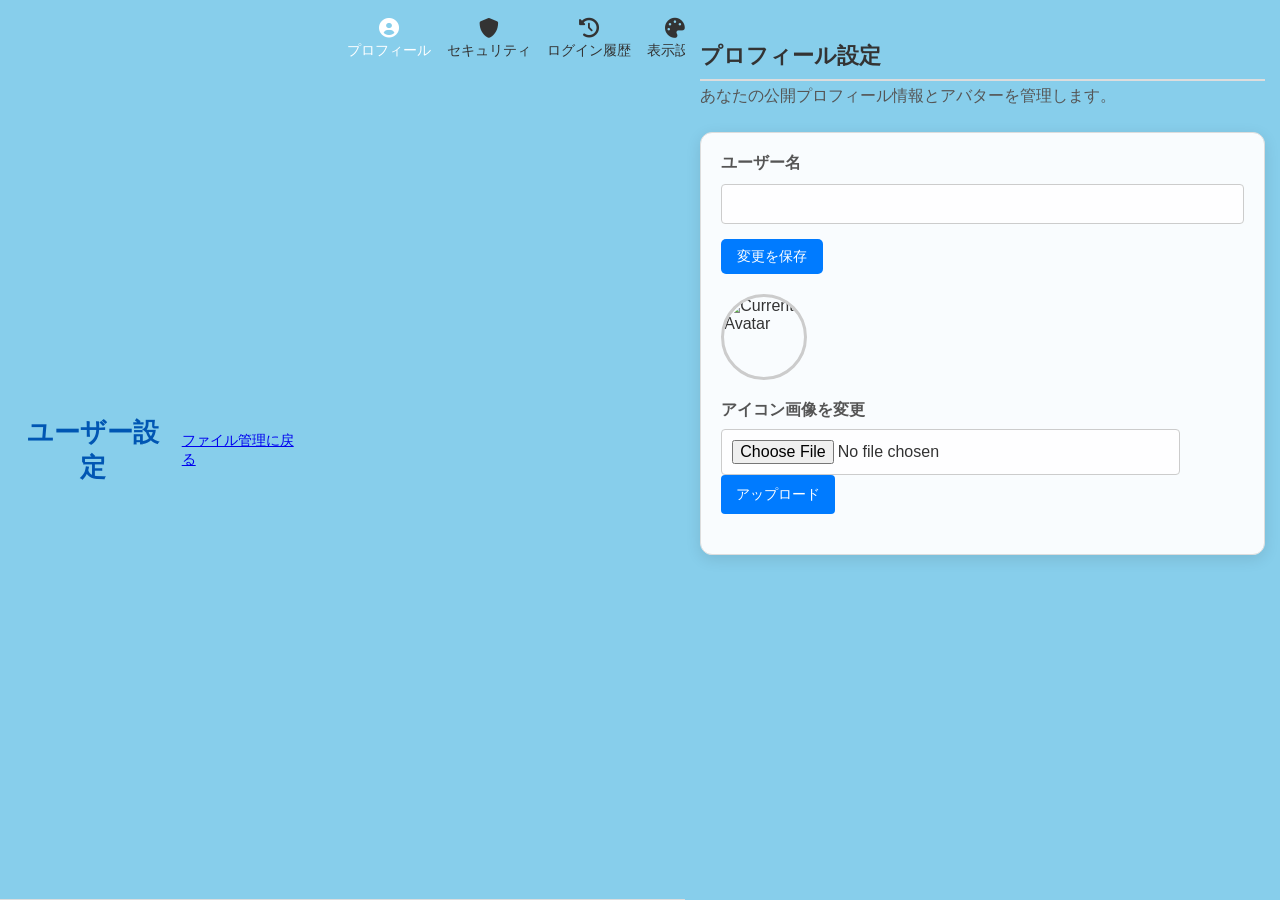
==== app/src/main/assets/settings.html @ d2f46eaf "Update settings.html" ====
<!DOCTYPE html>
<html lang="ja">
<head>
    <meta charset="UTF-8">
    <meta name="viewport" content="width=device-width, initial-scale=1.0">
    <title>ユーザー設定 - 365Cloud</title>
    <link rel="stylesheet" href="365Cloud.css">
    <link rel="stylesheet" href="https://cdnjs.cloudflare.com/ajax/libs/font-awesome/6.0.0/css/all.min.css">
    <style>
        :root {
            --card-bg-color: var(--bg-color-app);
            --card-shadow: 0 4px 15px rgba(0,0,0,0.1);
            --card-border-color: var(--border-color-secondary);
            --input-bg-color: var(--bg-color-main);
            --nav-bg-color: var(--bg-color-sidebar);
            --nav-link-hover-bg: var(--bg-color-action-section);
            --nav-link-active-bg: var(--accent-color);
        }
        body.dark-mode {
            --bg-color-body: #0f172a;
            --card-bg-color: var(--bg-color-action-section);
            --card-shadow: 0 4px 20px rgba(0,0,0,0.3);
            --card-border-color: #444;
            --input-bg-color: var(--bg-color-file-item);
            --nav-bg-color: #1e293b;
            --nav-link-hover-bg: #2a2f3b;
            --nav-link-active-bg: var(--accent-color-dark-theme);
        }
        body {
            min-height: 100vh;
            height: auto;
            padding: 0;
            background-color: var(--bg-color-body);
            color: var(--text-color-primary);
            transition: background-color 0.3s, color 0.3s;
        }
        .settings-header {
            padding: 15px 20px;
            background-color: var(--nav-bg-color);
            border-bottom: 1px solid var(--card-border-color);
            display: flex;
            justify-content: space-between;
            align-items: center;
        }
        .settings-header h1 {
            font-size: 1.6em;
            margin: 0;
        }
        .settings-nav {
            background-color: var(--nav-bg-color);
            border-bottom: 1px solid var(--card-border-color);
            padding: 8px 0;
        }
        .settings-nav ul {
            list-style: none;
            padding: 0;
            margin: 0;
            display: flex;
            flex-direction: row;
            overflow-x: auto;
            -webkit-overflow-scrolling: touch;
            width: 100%;
        }
        .settings-nav li {
            flex: 1 0 auto;
            min-width: 70px;
        }
        .settings-nav li a {
            display: flex;
            flex-direction: column;
            align-items: center;
            gap: 4px;
            padding: 10px 8px;
            color: var(--text-color-primary);
            text-decoration: none;
            font-weight: 500;
            font-size: 0.85em;
            transition: background-color 0.2s, color 0.2s;
        }
        .settings-nav li a .fa-fw {
            width: 24px;
            font-size: 1.45em;
        }
        .settings-nav li a:hover {
            background-color: var(--nav-link-hover-bg);
        }
        .settings-nav li a.active {
            background-color: var(--nav-link-active-bg);
            color: white;
        }
        .settings-content {
            padding: 20px 15px;
        }
        .settings-section {
            display: none;
        }
        .settings-section.active {
            display: block;
            animation: fadeIn 0.5s ease-in-out;
        }
        @keyframes fadeIn {
            from { opacity: 0; transform: translateY(10px); }
            to { opacity: 1; transform: translateY(0); }
        }
        .section-description {
            margin-top: -10px;
            margin-bottom: 25px;
            color: var(--text-color-secondary);
        }
        .card {
            background-color: var(--card-bg-color);
            padding: 20px;
            border-radius: 12px;
            box-shadow: var(--card-shadow);
            margin-bottom: 25px;
            border: 1px solid var(--card-border-color);
            transition: background-color 0.3s, border-color 0.3s;
        }
        .card h2 {
            color: var(--text-color-heading);
            border-bottom: 1px solid var(--border-color-secondary);
            padding-bottom: 15px;
            margin-top: 0;
            margin-bottom: 20px;
            font-size: 1.45em;
        }
        .form-group {
            margin-bottom: 20px;
        }
        label {
            display: block;
            margin-bottom: 8px;
            font-weight: 600;
            color: var(--text-color-secondary);
        }
        input[type="text"], input[type="password"], input[type="file"] {
            width: 100%;
            background-color: var(--input-bg-color);
            color: var(--text-color-primary);
            border: 1px solid var(--border-color-primary);
        }
        #message {
            text-align: center;
            margin-bottom: 20px;
            padding: 10px;
            border-radius: 5px;
            display: none;
        }
        #message.success {
            background-color: rgba(40, 167, 69, 0.2);
            color: var(--text-color-message-success);
            display: block;
        }
        #message.error {
            background-color: rgba(220, 53, 69, 0.2);
            color: var(--text-color-message-error);
            display: block;
        }
        .avatar-preview-container {
            display: flex;
            align-items: center;
            gap: 20px;
            flex-wrap: wrap;
        }
        #avatar-preview {
            border-radius: 50%;
            object-fit: cover;
            border: 3px solid var(--border-color-primary);
        }
        .status-indicator {
            display: inline-block;
            padding: 4px 10px;
            border-radius: 15px;
            font-weight: bold;
            font-size: 0.9em;
        }
        .status-indicator.enabled {
            background-color: rgba(40, 167, 69, 0.3);
            color: #20c997;
        }
        .status-indicator.disabled {
            background-color: rgba(108, 117, 125, 0.3);
            color: #adb5bd;
        }
        .history-table-container {
            max-height: 380px;
            overflow-y: auto;
            border: 1px solid var(--border-color-primary);
            border-radius: 8px;
        }
        .history-table {
            width: 100%;
            border-collapse: collapse;
        }
        .history-table th, .history-table td {
            padding: 12px 15px;
            text-align: left;
            border-bottom: 1px solid var(--border-color-primary);
        }
        .history-table th {
            background-color: var(--input-bg-color);
            position: sticky;
            top: 0;
        }
        .history-table tr:last-child td {
            border-bottom: none;
        }
        .username-form-group {
            display: flex;
            flex-wrap: wrap;
            align-items: center;
            gap: 10px;
        }
        .username-form-group label {
            flex-shrink: 0;
            margin-bottom: 0;
        }
        .username-form-group input {
            flex-grow: 1;
            min-width: 200px;
        }
        .username-form-group button {
            flex-shrink: 0;
        }
    </style>
    <link rel="icon" type="image/png" href="/365Cloud/365Cloud_Mainicon.png">
    <link rel="apple-touch-icon" href="/365Cloud/365Cloud_Mainicon.png">
    <link rel="shortcut icon" href="/365Cloud/365Cloud_Mainicon.png">
</head>
<body>
<div class="settings-header">
    <h1>ユーザー設定</h1>
    <a href="/365Cloud/index.html" class="btn btn-secondary">ファイル管理に戻る</a>
</div>
<div id="message"></div>
<nav class="settings-nav">
    <ul>
        <li><a href="#profile" class="active"><i class="fas fa-user-circle fa-fw"></i> プロフィール</a></li>
        <li><a href="#security"><i class="fas fa-shield-alt fa-fw"></i> セキュリティ</a></li>
        <li><a href="#login-history"><i class="fas fa-history fa-fw"></i> ログイン履歴</a></li>
        <li><a href="#appearance"><i class="fas fa-palette fa-fw"></i> 表示設定</a></li>
    </ul>
</nav>
<main class="settings-content">
    <section id="profile" class="settings-section active">
        <h2>プロフィール設定</h2>
        <p class="section-description">あなたの公開プロフィール情報とアバターを管理します。</p>
        <div class="card">
            <div class="form-group username-form-group">
                <label for="username-input">ユーザー名</label>
                <input type="text" id="username-input" value="" maxlength="10">
                <button id="save-username-button" class="btn btn-primary">変更を保存</button>
            </div>
            <div class="form-group avatar-preview-container">
                <img id="avatar-preview" src="/365Cloud/api/user/avatar" alt="Current Avatar" width="80" height="80">
                <div>
                    <label for="avatar-upload">アイコン画像を変更</label>
                    <input type="file" id="avatar-upload" accept="image/png, image/jpeg, image/gif">
                    <button id="upload-avatar-button">アップロード</button>
                </div>
            </div>
        </div>
    </section>
    <section id="security" class="settings-section">
        <h2>セキュリティ設定</h2>
        <p class="section-description">パスワードの変更と二要素認証（2FA）でアカウントを保護します。</p>
        <div class="card">
            <div class="form-group">
                <label>パスワード</label>
                <button id="open-password-modal">パスワードを変更</button>
            </div>
            <div class="form-group form-group-divider">
                <label>二要素認証 (2FA)</label>
                <div>
                    <p style="margin: 0; display: flex; align-items: center; gap: 10px;">
                        ステータス: <span id="2fa-status"></span>
                        <button id="toggle-2fa-button" class="btn-secondary"></button>
                    </p>
                </div>
            </div>
        </div>
    </section>
    <section id="login-history" class="settings-section">
        <h2>ログイン履歴</h2>
        <p class="section-description">あなたのアカウントへの最近のログインアクティビティを確認します。</p>
        <div class="card">
            <div id="login-history-container" class="history-table-container">
                <table class="history-table">
                    <thead>
                        <tr>
                            <th>日時</th>
                            <th>IPアドレス</th>
                        </tr>
                    </thead>
                    <tbody id="login-history-body">
                    </tbody>
                </table>
            </div>
        </div>
    </section>
    <section id="appearance" class="settings-section">
        <h2>表示設定</h2>
        <p class="section-description">サイトの見た目をカスタマイズします。</p>
        <div class="card">
            <div class="form-group">
                <label>テーマ</label>
                <button id="dark-mode-toggle">ライトモードに切り替え</button>
            </div>
        </div>
    </section>
</main>
<div id="password-modal" class="modal">
    <div class="modal-content">
        <span class="close-button" id="close-password-modal">&times;</span>
        <h2>パスワード変更</h2>
        <form id="password-change-form">
            <div class="form-group">
                <label for="current-password">現在のパスワード</label>
                <input type="password" id="current-password" required>
            </div>
            <div class="form-group">
                <label for="new-password">新しいパスワード (8文字以上)</label>
                <input type="password" id="new-password" required minlength="8">
            </div>
            <div class="form-group">
                <label for="confirm-password">新しいパスワード（確認）</label>
                <input type="password" id="confirm-password" required minlength="8">
            </div>
            <button type="submit">変更を保存</button>
        </form>
    </div>
</div>
<script src="settings.js"></script>
<script>
    document.addEventListener('DOMContentLoaded', () => {
        const navLinks = document.querySelectorAll('.settings-nav ul a');
        const sections = document.querySelectorAll('.settings-section');
        const activateSection = (hash) => {
            const targetHash = hash || '#profile';
            navLinks.forEach(link => {
                link.classList.toggle('active', link.hash === targetHash);
            });
            sections.forEach(section => {
                section.classList.toggle('active', section.id === targetHash.substring(1));
            });
        };
        navLinks.forEach(link => {
            link.addEventListener('click', (e) => {
                e.preventDefault();
                window.location.hash = link.hash;
            });
        });
        window.addEventListener('hashchange', () => {
            activateSection(window.location.hash);
        });
        activateSection(window.location.hash);
    });
</script>
</body>
</html>
---- app/src/main/assets/365Cloud.css ----
:root {
    --bg-color-body: #87CEEB; 
    --bg-color-app: rgba(255, 255, 255, 0.95); 
    --bg-color-main: rgba(255, 255, 255, 0.8); 
    --bg-color-action-section: rgba(233, 247, 255, 0.6); 
    --bg-color-file-list: rgba(255, 255, 255, 0.7); 
    --bg-color-file-item: #f9f9f9; 
    --bg-color-file-item-hover: #eef; 
    --bg-color-back-item: #e9e9e9; 
    --bg-color-resizer: rgba(0, 123, 255, 0.2); 
    --bg-color-resizer-hover: rgba(0, 123, 255, 0.5);
    --bg-color-resizer-active: rgba(0, 123, 255, 0.7);

    --text-color-primary: #333; 
    --text-color-secondary: #555; 
    --text-color-heading: #0056b3; 
    --text-color-link: #007bff; 
    --text-color-message-error: red; 
    --text-color-message-success: green; 

    --border-color-primary: #ccc; 
    --border-color-secondary: #ddd; 
    --border-color-action-section: #b3e0ff; 

    --button-color-primary: #fff;
    --button-bg-primary: #007bff;
    --button-bg-primary-hover: #0056b3;
    --button-bg-secondary: #6c757d;
    --button-bg-secondary-hover: #5a6268;
    --button-bg-danger: #dc3545;
    --button-bg-danger-hover: #c82333;
    --button-bg-warning: #ffc107;
    --button-color-warning: #333;
    --button-bg-warning-hover: #e0a800;
    --button-bg-disabled: #ccc;

     --icon-color-primary: #007bff;
}

body.dark-mode {
    --bg-color-body: #222;
    --bg-color-app: rgba(40, 40, 40, 0.95);
    --bg-color-main: rgba(50, 50, 50, 0.8);
    --bg-color-action-section: rgba(70, 70, 70, 0.6);
    --bg-color-file-list: rgba(60, 60, 60, 0.7);
    --bg-color-file-item: #444;
    --bg-color-file-item-hover: #555;
    --bg-color-back-item: #5a5a5a;
    --bg-color-resizer: rgba(100, 100, 100, 0.2);
    --bg-color-resizer-hover: rgba(100, 100, 100, 0.5);
    --bg-color-resizer-active: rgba(100, 100, 100, 0.7);


    --text-color-primary: #eee;
    --text-color-secondary: #bbb;
    --text-color-heading: #80bfff;
    --text-color-link: #80bfff;
    --text-color-message-error: #ff8888;
    --text-color-message-success: #88ff88;

    --border-color-primary: #555;
    --border-color-secondary: #666;
    --border-color-action-section: #777;

    --button-color-primary: #eee;
    --button-bg-primary: #0056b3;
    --button-bg-primary-hover: #003f80;
    --button-bg-secondary: #5a6268;
    --button-bg-secondary-hover: #4a5258;
    --button-bg-danger: #c82333;
    --button-bg-danger-hover: #a01c28;
    --button-bg-warning: #e0a800;
    --button-color-warning: #eee;
    --button-bg-warning-hover: #c09000;
    --button-bg-disabled: #888;

     --icon-color-primary: #80bfff;
}


body {
    font-family: 'Segoe UI', Tahoma, Geneva, Verdana, sans-serif;
    margin: 0;
    padding: 0;
    background-color: var(--bg-color-body);
    color: var(--text-color-primary);
    height: 100vh;
    overflow: hidden; 
    position: relative;
    display: flex; /* Enable flexbox for main layout */
    transition: background-color 0.3s ease, color 0.3s ease;
}

/* Global Error Message Style */
.error-message {
    background-color: #dc3545;
    color: white;
    padding: 10px 15px;
    border-radius: 5px;
    margin-bottom: 20px;
    text-align: center;
    font-weight: bold;
    box-shadow: 0 2px 4px rgba(0, 0, 0, 0.2);
}

/* Admin Console Specific Styles - Refined */
body.admin-page {
    background-color: #1a1a2e; /* Darker background */
    color: #e0e0e0;
    font-family: 'Poppins', sans-serif;
}

.admin-layout-wrapper {
    display: flex;
    width: 100%;
    height: 100vh; /* Full viewport height */
    overflow: hidden; /* Prevent body scroll */
}

.admin-nav {
    width: 220px; /* Slightly wider sidebar */
    background-color: #16213e; /* Darker sidebar */
    padding: 20px 15px;
    box-shadow: 3px 0 10px rgba(0, 0, 0, 0.3);
    display: flex;
    flex-direction: column;
    overflow-y: auto;
    flex-shrink: 0;
    border-right: 1px solid #0f3460;
}

.admin-nav h1 {
    color: #e94560; /* Accent color */
    font-size: 1.8em;
    text-align: center;
    margin-bottom: 30px;
    border-bottom: none; /* Remove bottom border from h1 in nav */
}

.admin-nav .nav-btn {
    display: block;
    width: 100%;
    padding: 12px 15px;
    margin-bottom: 8px;
    text-align: left;
    background-color: #0f3460; /* Darker button */
    color: #e0e0e0;
    border: none;
    border-radius: 5px;
    cursor: pointer;
    font-size: 0.95em;
    transition: background-color 0.3s ease, transform 0.2s ease;
}

.admin-nav .nav-btn:hover {
    background-color: #e94560; /* Accent color on hover */
    transform: translateX(5px);
}

.admin-nav .nav-btn.active {
    background-color: #e94560; /* Accent color for active */
    font-weight: 600;
    box-shadow: 0 2px 5px rgba(0, 0, 0, 0.2);
}

.admin-nav .nav-btn.active:hover {
    background-color: #e94560;
}

.admin-content-main {
    flex-grow: 1;
    padding: 30px;
    background-color: #1a1a2e; /* Match body background */
    overflow-y: auto;
    color: #e0e0e0;
}

.admin-page h1 {
    color: #e94560; /* Accent color */
    border-bottom: 2px solid #0f3460;
    padding-bottom: 15px;
    margin-bottom: 30px;
    font-size: 2em;
    text-align: left;
}

.admin-page h2 {
    color: #e0e0e0;
    font-size: 1.6em;
    border-bottom: 1px solid #0f3460;
    padding-bottom: 10px;
    margin-top: 25px;
    margin-bottom: 20px;
}

.admin-page h3 {
    color: #e0e0e0;
    font-size: 1.3em;
    margin-top: 20px;
    margin-bottom: 15px;
}

table {
    width: 100%;
    border-collapse: collapse;
    margin-top: 20px;
    background-color: var(--bg-color-file-item);
    border-radius: 8px;
    overflow: hidden;
    border: 1px solid var(--border-color-secondary);
}

th, td {
    padding: 15px 20px;
    border: 1px solid var(--border-color-secondary);
    text-align: left;
    color: var(--text-color-primary);
}

th {
    background-color: var(--bg-color-action-section);
    color: var(--text-color-heading);
    font-weight: 600;
    text-transform: uppercase;
    font-size: 0.9em;
}

tr:nth-child(even) {
    background-color: var(--bg-color-file-list);
}

tr:hover {
    background-color: var(--bg-color-file-item-hover);
    cursor: pointer;
}

.memory-bar-container {
    margin-bottom: 10px;
}

.memory-bar-label {
    font-size: 0.9em;
    color: #e0e0e0;
    margin-bottom: 5px;
}

.memory-bar-bg {
    width: 100%;
    height: 15px;
    background-color: #0f3460; /* Background of the bar */
    border-radius: 5px;
    overflow: hidden;
}

.memory-bar {
    height: 100%;
    width: var(--memory-percentage, 0%);
    background-color: #e94560; /* Bar color */
    border-radius: 5px;
    transition: width 0.5s ease-in-out;
}

.btn {
    padding: 8px 16px;
    border: none;
    border-radius: 5px;
    cursor: pointer;
    font-size: 0.9em;
    transition: background-color 0.3s ease, transform 0.2s ease;
    margin-right: 5px;
}

.btn:hover {
    transform: translateY(-2px);
}

.btn-approve {
    background-color: #28a745; /* Green */
    color: white;
}
.btn-approve:hover { background-color: #218838; }

.btn-reject {
    background-color: #dc3545; /* Red */
    color: white;
}
.btn-reject:hover { background-color: #c82333; }

.btn-info {
    background-color: #007bff; /* Blue */
    color: white;
}
.btn-info:hover { background-color: #0056b3; }

.controls {
    display: flex;
    flex-wrap: wrap;
    gap: 10px;
    margin-bottom: 20px;
    align-items: center;
}

.controls input[type="text"],
.controls select {
    padding: 10px;
    border: 1px solid #0f3460;
    border-radius: 5px;
    background-color: #16213e;
    color: #e0e0e0;
    font-size: 0.9em;
    flex: 1;
    min-width: 150px;
}

.controls input[type="text"]::placeholder {
    color: #bbb;
}

.pagination {
    display: flex;
    justify-content: center;
    align-items: center;
    margin-top: 20px;
    gap: 10px;
}

.pagination .btn {
    padding: 8px 12px;
}

.pagination span {
    font-size: 1.1em;
    font-weight: 600;
    color: #e94560;
}

.modal-content {
    background-color: #16213e; /* Modal background */
    border: 1px solid #0f3460;
    box-shadow: 0 5px 15px rgba(0,0,0,0.5);
}

.modal-content h3 {
    color: #e94560;
    border-bottom: 1px solid #0f3460;
    padding-bottom: 10px;
    margin-bottom: 20px;
}

.modal-content p {
    color: #e0e0e0;
}

.modal-content ul {
    list-style: none;
    padding: 0;
}

.modal-content ul li {
    background-color: #1a1a2e;
    margin-bottom: 5px;
    padding: 8px;
    border-radius: 4px;
    border: 1px solid #0f3460;
}

.user-actions button {
    margin-top: 15px;
}

.log-nav {
    display: flex;
    gap: 10px;
    margin-bottom: 15px;
}

.log-nav-btn {
    padding: 8px 15px;
    border: none;
    border-radius: 5px;
    cursor: pointer;
    background-color: #0f3460;
    color: #e0e0e0;
    transition: background-color 0.3s ease;
}

.log-nav-btn:hover {
    background-color: #e94560;
}

.log-nav-btn.active {
    background-color: #e94560;
    font-weight: 600;
}

#log-content pre {
    background-color: #0f3460;
    color: #88ff88; /* Green text for logs */
    padding: 15px;
    border-radius: 8px;
    max-height: 400px;
    overflow: auto;
    white-space: pre-wrap;
    word-break: break-all;
    border: 1px solid #e94560;
}

#app-settings-form label {
    display: block;
    margin-bottom: 5px;
    font-weight: 500;
}

#app-settings-form input[type="text"] {
    width: calc(100% - 22px);
    margin-bottom: 15px;
}

#app-settings-form button {
    margin-top: 10px;
}

.storage-circle-container {
    display: flex;
    flex-direction: column;
    align-items: center;
    margin-top: 20px;
    margin-bottom: 30px;
}

.storage-circle {
    position: relative;
    width: 150px;
    height: 150px;
    border-radius: 50%;
    background: conic-gradient(#e94560 0%, #e94560 var(--storage-percentage, 0%), #0f3460 var(--storage-percentage, 0%), #0f3460 100%);
    display: flex;
    justify-content: center;
    align-items: center;
    margin-bottom: 15px;
    box-shadow: inset 0 0 10px rgba(0,0,0,0.5);
}

.storage-circle-inner {
    width: 120px;
    height: 120px;
    border-radius: 50%;
    background-color: #1a1a2e; /* Inner circle background */
    display: flex;
    justify-content: center;
    align-items: center;
    font-size: 1.8em;
    font-weight: 600;
    color: #e0e0e0;
}

body.preview-open {
    overflow: hidden;
}

body.sidebar-open {
    overflow: hidden; 
}


h1 {
    color: var(--text-color-heading);
    font-size: 1.8em;
    margin: 0 0 20px 0;
    text-align: center;
}

h2 {
    color: var(--text-color-primary);
    font-size: 1.4em;
    border-bottom: 2px solid var(--border-color-secondary);
    padding-bottom: 8px;
    margin-top: 20px;
    margin-bottom: 15px;
}

.app-container {
    display: flex;
    width: 100%;
    height: 100%;
    position: relative;
    z-index: 1;
}

.sidebar {
    flex-basis: 500px; 
    flex-shrink: 0;
    flex-grow: 0;
    background-color: var(--bg-color-app);
    padding: 20px;
    box-shadow: 2px 0 5px rgba(0, 0, 0, 0.1);
    display: flex;
    flex-direction: column;
    overflow-y: auto;
    min-width: 150px;
    max-width: 50%;
    z-index: 100; 
}

.sidebar h2 {
    margin-top: 0;
    border-bottom: 1px solid var(--border-color-secondary);
}

.resizer {
    width: 8px;
    cursor: ew-resize;
    background-color: var(--bg-color-resizer);
    transition: background-color 0.2s ease;
    flex-shrink: 0;
}

.resizer:hover {
    background-color: var(--bg-color-resizer-hover);
}

body.resizing {
    cursor: ew-resize;
    user-select: none;
}
.resizing .resizer {
     background-color: var(--bg-color-resizer-active);
}


.main-content {
    flex-grow: 1;
    padding: 20px;
    background-color: var(--bg-color-main);
    overflow-y: auto;
    display: flex;
    flex-direction: column;
    min-width: 250px;
}

#storage-info {
    font-size: 1em;
    color: var(--text-color-primary);
    margin-bottom: 20px;
    padding-bottom: 10px;
    border-bottom: 1px solid var(--border-color-secondary);
}

.action-section {
    margin-bottom: 20px;
    padding: 15px;
    background-color: var(--bg-color-action-section);
    border-radius: 8px;
    border: 1px dashed var(--border-color-action-section);
}

.action-section div {
    margin-bottom: 10px;
}
.action-section div:last-child {
    margin-bottom: 0;
}

.action-section label {
    display: block;
    margin-bottom: 5px;
    font-weight: bold;
    color: var(--text-color-secondary);
    font-size: 0.9em;
}

input[type="text"], input[type="file"] {
    padding: 10px;
    border: 1px solid var(--border-color-primary);
    border-radius: 4px;
    font-size: 1em;
    box-sizing: border-box;
    margin-bottom: 5px;
    display: block;
    width: 100%;
    background-color: var(--bg-color-app);
    color: var(--text-color-primary);
}

input[type="file"] {
     width: calc(100% - 180px);
     display: inline-block;
     vertical-align: middle;
     margin-right: 10px;
     margin-bottom: 0;
}

button {
    padding: 10px 15px;
    font-size: 0.9em;
    color: var(--button-color-primary);
    background-color: var(--button-bg-primary);
    border: none;
    border-radius: 4px;
    cursor: pointer;
    transition: background-color 0.3s ease;
    margin-right: 5px;
    vertical-align: middle;
}

button:hover {
    background-color: var(--button-bg-primary-hover);
}

button:disabled {
    background-color: var(--button-bg-disabled);
    cursor: not-allowed;
}

#back-button {
    background-color: var(--button-bg-secondary);
    margin-bottom: 10px;
}
#back-button:hover {
    background-color: var(--button-bg-secondary-hover);
}

#logout-button {
    background-color: var(--button-bg-danger);
}
#logout-button:hover {
    background-color: var(--button-bg-danger-hover);
}

#clear-file-button {
    background-color: var(--button-bg-warning);
    color: var(--button-color-warning);
}
#clear-file-button:hover {
    background-color: var(--button-bg-warning-hover);
}

#dark-mode-toggle {
     padding: 8px 12px;
     font-size: 0.8em;
     background-color: var(--button-bg-secondary);
     color: var(--button-color-primary);
     border: none;
     border-radius: 4px;
     cursor: pointer;
     margin-top: 15px;
     align-self: flex-start;
}
#dark-mode-toggle:hover {
     background-color: var(--button-bg-secondary-hover);
}


.file-list-header {
    display: flex;
    justify-content: space-between;
    align-items: center;
    margin-bottom: 10px;
    flex-wrap: wrap;
}

#current-folder-display-main {
     font-size: 1.2em;
    flex-grow: 1;
    word-break: break-all;
    margin-right: 10px;
}

#upload-progress {
    margin-top: 10px;
    font-size: 0.9em;
    color: var(--text-color-link);
    font-weight: bold;
    text-align: center;
}

#file-list-container {
    flex-grow: 1;
    overflow-y: auto;
    border: 1px solid var(--border-color-secondary);
    border-radius: 8px;
    padding: 10px;
    background-color: var(--bg-color-file-list);
    cursor: pointer;
    box-shadow: inset 0 1px 3px rgba(0, 0, 0, 0.05);
    display: flex;
    justify-content: center;
    align-items: center;
    min-height: 150px;
    position: relative;
}

#file-list-container.drag-over {
    background-color: rgba(224, 247, 250, 0.9);
    border-color: #00bcd4;
    box-shadow: 0 0 10px rgba(0, 188, 212, 0.5);
}

body.dark-mode #file-list-container.drag-over {
    background-color: rgba(50, 50, 50, 0.9);
    border-color: #888;
    box-shadow: 0 0 10px rgba(100, 100, 100, 0.5);
}


#file-list {
    list-style-type: none;
    padding: 0;
    margin: 0;
    width: 100%;
}

#file-list li {
    display: flex;
    align-items: center;
    justify-content: space-between;
    padding: 12px;
    margin-bottom: 8px;
    border: 1px solid var(--border-color-secondary);
    border-radius: 5px;
    background-color: var(--bg-color-file-item);
    transition: background-color 0.2s ease, box-shadow 0.2s ease;
    position: relative;
}

#file-list li:last-child {
    margin-bottom: 0;
}

#file-list li:hover {
    background-color: var(--bg-color-file-item-hover);
    box-shadow: 0 2px 5px rgba(0, 0, 0, 0.1);
}

#file-list li.folder {
    background-color: var(--bg-color-back-item);
}
#file-list li.folder:hover {
    background-color: var(--bg-color-back-item);
    filter: brightness(0.9);
}


.item-icon {
    margin-right: 10px;
    font-size: 1.2em;
    color: var(--icon-color-primary);
    width: 20px;
    text-align: center;
    flex-shrink: 0;
}

/* PC側: 絵文字アイコン */
.item-icon.folder::before {
    content: '📁';
}

.item-icon.file::before {
    content: '📄';
}
.item-icon.file[data-type^="image"]::before { content: '🖼️'; }
.item-icon.file[data-type="text/plain"]::before { content: '📝'; }
.item-icon.file[data-type^="video"]::before { content: '📹'; }
.item-icon.file[data-type^="audio"]::before { content: '🎧'; }
.item-icon.file[data-type^="application/pdf"]::before { content: '📄'; }


.item-name {
    flex-grow: 1;
    margin-right: 15px;
    word-break: break-all;
    display: flex;
    align-items: center;
    font-weight: bold;
     color: var(--text-color-primary);
}

.file-list li.renaming {
    pointer-events: none; 
    opacity: 0.8; 
}

.file-list li.renaming .rename-input,
.file-list li.renaming .item-actions .save-rename-button,
.file-list li.renaming .item-actions .cancel-rename-button {
     pointer-events: auto;
}


.rename-input {
    flex-grow: 1;
    margin-right: 15px; 
    padding: 5px;
    font-size: 1em;
    border: 1px solid var(--text-color-link); 
    border-radius: 4px;
    box-sizing: border-box;
    background-color: var(--bg-color-app); 
    color: var(--text-color-primary); 
}

.item-actions button.save-rename-button {
    background-color: var(--button-bg-primary);
    color: var(--button-color-primary);
}
.item-actions button.save-rename-button:hover {
    background-color: var(--button-bg-primary-hover);
}

.item-actions button.cancel-rename-button {
    background-color: var(--button-bg-secondary);
    color: var(--button-color-primary);
}
.item-actions button.cancel-rename-button:hover {
    background-color: var(--button-bg-secondary-hover);
}


.item-size {
    font-size: 0.9em;
    color: var(--text-color-secondary);
    margin-left: 10px;
    flex-shrink: 0;
}

.item-actions {
    display: flex;
    gap: 5px;
    flex-shrink: 0;
    opacity: 0; 
    transition: opacity 0.2s ease;
}

#file-list li:hover .item-actions {
    opacity: 1;
}

#file-list li:has(.rename-input) .item-actions {
    opacity: 1;
}


.item-actions button {
    padding: 5px 10px;
    font-size: 0.8em;
    margin-right: 0;
}


#message {
    margin-top: 15px;
    font-size: 1em;
    color: var(--text-color-message-error);
    font-weight: bold;
     width: 100%;
     box-sizing: border-box;
}
#message[style*="color: green"] {
    color: var(--text-color-message-success) !important; 
}
#message[style*="color: red"] {
     color: var(--text-color-message-error) !important; 
}


.cloud {
    position: absolute;
    background: #fff;
    border-radius: 50%;
    box-shadow: 0 0 15px rgba(255, 255, 255, 0.7);
    opacity: 0.9;
    z-index: -1;
}

.cloud:nth-child(odd) {
    width: 200px;
    height: 100px;
}

.cloud:nth-child(even) {
    width: 250px;
    height: 120px;
}

@keyframes moveCloud {
    0% {
        transform: translateX(-100%);
    }
    100% {
        transform: translateX(calc(100vw + 250px));
    }
}

.cloud:nth-child(1) {
    top: 20%;
    left: -200px;
    animation: moveCloud 40s linear infinite;
}

.cloud:nth-child(2) {
    top: 30%;
    left: -250px;
    animation: moveCloud 50s linear infinite;
}

.cloud:nth-child(3) {
    top: 10%;
    left: -300px;
    animation: moveCloud 60s linear infinite;
}

.cloud:nth-child(4) {
    top: 50%;
    left: -400px;
    animation: moveCloud 70s linear infinite;
}

.cloud:nth-child(5) {
    top: 15%;
    left: -150px;
    animation: moveCloud 55s linear infinite;
}

.cloud:nth-child(6) {
    top: 40%;
    left: -200px;
    animation: moveCloud 65s linear infinite;
}

.cloud:nth-child(7) {
    top: 25%;
    left: -300px;
    animation: moveCloud 45s linear infinite;
}

.cloud:nth-child(8) {
    top: 5%;
    left: -350px;
    animation: moveCloud 75s linear infinite;
}

.cloud:nth-child(9) {
    top: 35%;
    left: -450px;
    animation: moveCloud 80s linear infinite;
}

.cloud:nth-child(10) {
    top: 60%;
    left: -500px;
    animation: moveCloud 90s linear infinite;
}

#preview-container {
    position: fixed;
    top: 0;
    left: 0;
    width: 100%;
    height: 100%;
    background-color: rgba(0, 0, 0, 0.8);
    display: none;
    justify-content: center;
    align-items: center;
    z-index: 1000;
}

#preview-content {
    background-color: #fff; 
    padding: 20px;
    border-radius: 8px;
    max-width: 90%;
    max-height: 90%;
    overflow: hidden;
    position: relative;
    display: flex;
    flex-direction: column;
}
body.dark-mode #preview-content {
    background-color: var(--bg-color-file-item); 
}

#preview-data {
    flex-grow: 1;
    overflow: auto;
    margin-bottom: 15px;
}

#preview-data img,
#preview-data video {
    display: block;
    max-width: 100%;
    max-height: 100%;
    margin: 0 auto;
}

#preview-data pre {
    white-space: pre-wrap;
    word-wrap: break-word;
    max-height: 100%;
    overflow: auto;
     color: var(--text-color-primary);
}

#preview-close-button {
    padding: 8px 15px;
    background-color: var(--button-bg-secondary);
    color: var(--button-color-primary);
    border: none;
    border-radius: 4px;
    cursor: pointer;
    align-self: flex-end;
    margin-top: 0;
}

#preview-close-button:hover {
     background-color: var(--button-bg-secondary-hover);
}

#share-modal {
    position: fixed;
    top: 0;
    left: 0;
    width: 100%;
    height: 100%;
    background-color: rgba(0, 0, 0, 0.8);
    display: none;
    justify-content: center;
    align-items: center;
    z-index: 1000;
}

.share-modal-content {
    background-color: var(--bg-color-app);
    color: var(--text-color-primary);
    padding: 20px;
    border-radius: 8px;
    max-width: 500px;
    width: 90%;
    text-align: center;
    position: relative;
}

.share-modal-content h3 {
    margin-top: 0;
    color: var(--text-color-primary);
}

#share-link-input {
    width: calc(100% - 22px);
    padding: 10px;
    margin: 15px 0;
    border: 1px solid var(--border-color-primary);
    border-radius: 4px;
    font-size: 1em;
    box-sizing: border-box;
    user-select: all;
    text-align: center;
    background-color: var(--bg-color-file-item);
    color: var(--text-color-primary);
}

.share-modal-buttons button {
    margin: 5px;
}


/* --- Mobile Modern UI (768px以下で適用) --- */
/* PC では非表示にするモバイル専用要素 */
.mobile-header, .mobile-bottom-nav, .fab,
.mobile-breadcrumb, .mobile-sidebar-backdrop, #mobile-upload-progress {
    display: none !important;
}

@media (max-width: 768px) {
    /* ベース設定 */
    body {
        font-size: 16px;
        overflow: hidden;
        background-color: #f0f4f8;
        padding: 0;
    }

    body.dark-mode {
        background-color: #1a1a1a;
    }

    /* ─── ヘッダー ─── */
    .mobile-header {
        display: flex !important;
        position: fixed;
        top: 0;
        left: 0;
        width: 100%;
        height: 56px;
        background: #007bff;
        color: white;
        z-index: 1600;
        align-items: center;
        padding: 0 8px;
        box-shadow: 0 2px 8px rgba(0,0,0,0.2);
        box-sizing: border-box;
        gap: 4px;
    }

    body.dark-mode .mobile-header {
        background: #0056b3;
    }

    .mobile-app-title {
        flex-grow: 1;
        font-weight: 700;
        font-size: 1.15rem;
        text-align: center;
        letter-spacing: 0.3px;
    }

    .mobile-header-actions {
        display: flex;
        align-items: center;
        gap: 2px;
    }

    /* ヘッダー・ブレッドクラムのアイコンボタン共通 */
    .mobile-icon-btn {
        background: transparent;
        border: none;
        color: white;
        font-size: 1.15rem;
        width: 40px;
        height: 40px;
        border-radius: 8px;
        cursor: pointer;
        display: flex;
        align-items: center;
        justify-content: center;
        flex-shrink: 0;
        -webkit-tap-highlight-color: transparent;
    }

    .mobile-icon-btn:active {
        background: rgba(255,255,255,0.2);
    }

    /* ─── パンくず（サブフォルダに入った時だけ表示） ─── */
    .mobile-breadcrumb {
        display: none; /* JS で flex に切替 */
        position: fixed;
        top: 56px;
        left: 0;
        width: 100%;
        height: 40px;
        background: var(--bg-color-app);
        border-bottom: 1px solid var(--border-color-secondary);
        z-index: 1500;
        align-items: center;
        padding: 0 12px;
        box-sizing: border-box;
        gap: 8px;
    }

    .mobile-breadcrumb.visible {
        display: flex !important;
    }

    .mobile-back-icon-btn {
        background: transparent;
        border: none;
        color: #007bff;
        font-size: 1rem;
        width: 32px;
        height: 32px;
        border-radius: 8px;
        cursor: pointer;
        display: flex;
        align-items: center;
        justify-content: center;
        flex-shrink: 0;
        -webkit-tap-highlight-color: transparent;
    }

    .mobile-back-icon-btn:active {
        background: rgba(0,123,255,0.1);
    }

    #mobile-path-display {
        font-size: 0.85rem;
        color: var(--text-color-secondary);
        white-space: nowrap;
        overflow: hidden;
        text-overflow: ellipsis;
    }

    /* ─── コンテナ調整 ─── */
    .app-container {
        flex-direction: column;
        height: 100vh;
        padding-top: 56px;    /* ヘッダー分 */
        padding-bottom: 65px; /* ボトムナビ分 */
        box-sizing: border-box;
    }

    .app-container.has-breadcrumb {
        padding-top: 96px; /* ヘッダー56 + パンくず40 */
    }

    /* ─── メインコンテンツ ─── */
    .main-content {
        padding: 12px;
        overflow-y: auto;
        -webkit-overflow-scrolling: touch;
        background-color: transparent;
        display: flex;
        flex-direction: column;
    }

    /* ─── ファイルリスト: カード型 ─── */
    #file-list-container {
        padding: 0;
        background: transparent;
        border: none;
        box-shadow: none;
        min-height: unset;
    }

    #file-list li {
        margin-bottom: 10px;
        padding: 12px 14px;
        background: var(--bg-color-app);
        border-radius: 14px;
        display: flex;
        align-items: center;
        box-shadow: 0 2px 8px rgba(0,0,0,0.06);
        transition: transform 0.15s ease, box-shadow 0.15s ease;
        border: 1px solid var(--border-color-secondary);
    }

    #file-list li:active {
        transform: scale(0.98);
        box-shadow: 0 1px 4px rgba(0,0,0,0.08);
    }

    .item-icon {
        width: 44px;
        height: 44px;
        background: var(--bg-color-action-section);
        border-radius: 12px;
        display: flex;
        align-items: center;
        justify-content: center;
        margin-right: 12px;
        font-size: 1.4rem;
        flex-shrink: 0;
    }

    .item-icon::before {
        display: none !important; /* モバイル: 絵文字アイコンは Font Awesome で代替 */
    }

    .item-name {
        font-size: 0.95rem;
        font-weight: 600;
        color: var(--text-color-primary);
        white-space: nowrap;
        overflow: hidden;
        text-overflow: ellipsis;
        flex-grow: 1;
        min-width: 0;
    }

    .item-size {
        font-size: 0.75rem;
        color: var(--text-color-secondary);
        font-weight: 400;
        margin-top: 2px;
    }

    /* ─── アクションボタン ─── */
    .item-actions {
        display: flex;
        gap: 6px;
        opacity: 1;
        flex-shrink: 0;
        margin-left: 8px;
    }

    .item-actions button {
        background: var(--bg-color-action-section);
        color: #007bff;
        width: 34px;
        height: 34px;
        border-radius: 10px;
        display: flex;
        align-items: center;
        justify-content: center;
        font-size: 0.9rem;
        padding: 0;
        margin: 0;
        border: none;
        -webkit-tap-highlight-color: transparent;
    }

    .item-actions button:active {
        opacity: 0.7;
    }

    /* ─── サイドバー: スライドインオーバーレイ ─── */
    .sidebar, .resizer, .file-list-header {
        display: none !important;
    }

    .sidebar.open {
        display: flex !important;
        position: fixed;
        top: 0;
        left: 0;
        width: 82%;
        max-width: 300px;
        height: 100%;
        z-index: 2000;
        overflow-y: auto;
        -webkit-overflow-scrolling: touch;
        padding: 20px 20px 20px 20px;
        padding-top: 70px;
        box-shadow: 4px 0 24px rgba(0,0,0,0.3);
        box-sizing: border-box;
        animation: mobileSlideInLeft 0.22s ease;
    }

    @keyframes mobileSlideInLeft {
        from { transform: translateX(-100%); opacity: 0.5; }
        to   { transform: translateX(0);    opacity: 1; }
    }

    /* ─── サイドバー背景オーバーレイ ─── */
    .mobile-sidebar-backdrop {
        display: none !important;
        position: fixed;
        top: 0; left: 0;
        width: 100%; height: 100%;
        background: rgba(0,0,0,0.45);
        z-index: 1950;
        pointer-events: none !important;
        -webkit-tap-highlight-color: transparent;
    }

    .mobile-sidebar-backdrop.active {
        display: block !important;
        pointer-events: auto !important;
    }

    /* ─── ボトムナビ ─── */
    .mobile-bottom-nav {
        display: flex !important;
        position: fixed;
        bottom: 0;
        left: 0;
        width: 100%;
        height: 65px;
        background: var(--bg-color-app);
        border-top: 1px solid var(--border-color-secondary);
        z-index: 1500;
        padding-bottom: env(safe-area-inset-bottom);
        box-sizing: border-box;
    }

    .nav-item {
        flex: 1;
        background: none;
        border: none;
        display: flex;
        flex-direction: column;
        align-items: center;
        justify-content: center;
        color: #8e8e93;
        font-size: 0.7rem;
        transition: color 0.2s ease;
        cursor: pointer;
        -webkit-tap-highlight-color: transparent;
        gap: 3px;
    }

    .nav-item i {
        font-size: 1.35rem;
    }

    .nav-item span {
        font-size: 0.68rem;
    }

    .nav-item.active {
        color: #007bff;
    }

    /* ─── FAB ─── */
    .fab {
        display: flex !important;
        position: fixed;
        right: 18px;
        bottom: 80px;
        width: 56px;
        height: 56px;
        border-radius: 28px;
        background: linear-gradient(135deg, #007bff, #0056b3);
        color: white;
        box-shadow: 0 4px 16px rgba(0, 123, 255, 0.45);
        z-index: 1400;
        font-size: 1.4rem;
        align-items: center;
        justify-content: center;
        border: none;
        cursor: pointer;
        -webkit-tap-highlight-color: transparent;
    }

    .fab:active {
        transform: scale(0.93);
    }

    /* ─── アップロード進捗オーバーレイ ─── */
    #mobile-upload-progress {
        display: none;
        position: fixed;
        bottom: 70px;
        left: 12px;
        right: 12px;
        background: var(--bg-color-app);
        border-radius: 12px;
        padding: 10px 14px;
        box-shadow: 0 4px 16px rgba(0,0,0,0.15);
        z-index: 1800;
        align-items: center;
        gap: 10px;
        border: 1px solid var(--border-color-secondary);
    }

    #mobile-upload-progress.active {
        display: flex !important;
    }

    .mobile-upload-bar-bg {
        flex-grow: 1;
        height: 6px;
        background: var(--border-color-secondary);
        border-radius: 3px;
        overflow: hidden;
    }

    .mobile-upload-bar-fill {
        height: 100%;
        width: 0%;
        background: #007bff;
        border-radius: 3px;
        transition: width 0.3s ease;
    }

    #mobile-upload-text {
        font-size: 0.8rem;
        color: var(--text-color-secondary);
        font-weight: 600;
        white-space: nowrap;
        min-width: 32px;
        text-align: right;
    }
}

@media (min-width: 769px) {
    #sidebar-toggle {
        display: none; 
    }
    body::after {
        display: none !important; 
        pointer-events: none !important; 
    }

    .item-actions {
        opacity: 0;
    }
    #file-list li:hover .item-actions {
        opacity: 1;
    }

     #file-list li.renaming .item-actions {
         opacity: 1;
     }
}

#hidden-options-modal {
    position: fixed;
    top: 0;
    left: 0;
    width: 100%;
    height: 100%;
    background-color: rgba(0, 0, 0, 0.8);
    display: none; 
    justify-content: center;
    align-items: center;
    z-index: 1100; 
}

.hidden-options-content {
    background-color: var(--bg-color-app); 
    color: var(--text-color-primary); 
    padding: 25px; 
    border-radius: 8px;
    max-width: 400px; 
    width: 90%;
    text-align: left; 
    position: relative;
    box-shadow: 0 4px 10px rgba(0, 0, 0, 0.3);
}

.hidden-options-content h3 {
    margin-top: 0;
    margin-bottom: 20px;
    color: var(--text-color-heading); 
    text-align: center; 
}

#system-info p {
    margin-bottom: 10px;
    font-size: 1em;
    line-height: 1.5;
}

#system-info strong {
     color: var(--text-color-secondary); 
     display: inline-block; 
     min-width: 120px; 
}


#close-hidden-options-modal {
    display: block; 
    width: 100px; 
    margin: 20px auto 0; 
    padding: 8px 15px;
    background-color: var(--button-bg-secondary); 
    color: var(--button-color-primary);
    border: none;
    border-radius: 4px;
    cursor: pointer;
    transition: background-color 0.3s ease;
}

#close-hidden-options-modal:hover {
     background-color: var(--button-bg-secondary-hover);
}


@media (max-width: 768px) {
    .hidden-options-content {
         padding: 20px;
         max-width: 90%;
    }
     .hidden-options-content h3 {
         margin-bottom: 15px;
     }
     #system-info strong {
         min-width: 100px;
     }
     #close-hidden-options-modal {
         width: 80px;
         margin-top: 15px;
     }
}

@media (min-width: 769px) {
}
.modal {
    display: none; 
    position: fixed;
    z-index: 1000;
    left: 0;
    top: 0;
    width: 100%;
    height: 100%;
    overflow: auto;
    background-color: rgba(0,0,0,0.5);
}
.modal-content {
    background-color: #fefefe;
    margin: 15% auto;
    padding: 20px;
    border: 1px solid #888;
    width: 80%;
    max-width: 500px;
    border-radius: 8px;
    position: relative;
    box-shadow: 0 4px 8px 0 rgba(0,0,0,0.2),0 6px 20px 0 rgba(0,0,0,0.19);
}
.close-button {
    color: #aaa;
    float: right;
    font-size: 28px;
    font-weight: bold;
}
.close-button:hover,
.close-button:focus {
    color: black;
    text-decoration: none;
    cursor: pointer;
}
.share-link-container { display: flex; align-items: center; }
.share-link-container input { flex-grow: 1; margin-right: 10px; }
.btn-icon { 
    padding: 8px 12px;
    background-color: #f0f0f0;
    border: 1px solid #ccc;
    cursor: pointer;
    border-radius: 4px;
}
.btn-icon:hover { background-color: #e0e0e0; }



.modal {
    display: none; 
    position: fixed;
    z-index: 1001; 
    left: 0;
    top: 0;
    width: 100%;
    height: 100%;
    overflow: auto;
    background-color: rgba(0,0,0,0.6); 
    justify-content: center;
    align-items: center;
}

.modal[style*="display: block;"],
.modal[style*="display: flex;"] {
    display: flex !important;
}

.modal-content {
    background-color: var(--bg-color-app);
    color: var(--text-color-primary);
    margin: auto;
    padding: 25px;
    border: 1px solid var(--border-color-primary);
    width: 90%;
    max-width: 500px;
    border-radius: 8px;
    position: relative;
    box-shadow: 0 5px 15px rgba(0,0,0,0.3);
    animation: modal-fade-in 0.3s ease-out;
}

@keyframes modal-fade-in {
    from {
        opacity: 0;
        transform: translateY(-20px);
    }
    to {
        opacity: 1;
        transform: translateY(0);
    }
}

.modal-content h2 {
    margin-top: 0;
    margin-bottom: 10px;
    color: var(--text-color-heading);
    font-size: 1.5em;
    text-align: center;
}

.modal-content p {
    text-align: center;
    margin-bottom: 20px;
    color: var(--text-color-secondary);
    word-break: break-all;
}

.modal-content .form-group {
    text-align: left;
    margin-bottom: 20px;
}

.modal-content .form-group label {
    display: block;
    margin-bottom: 5px;
    font-weight: 500;
}

.modal-content .form-group input {
    width: 100%;
    box-sizing: border-box;
}

.close-button {
    color: var(--text-color-secondary);
    position: absolute;
    top: 10px;
    right: 15px;
    font-size: 28px;
    font-weight: bold;
    line-height: 1;
}

.close-button:hover,
.close-button:focus {
    color: var(--text-color-primary);
    text-decoration: none;
    cursor: pointer;
}

.share-link-container {
    display: flex;
    align-items: center;
}

.share-link-container input {
    flex-grow: 1;
    margin-right: 10px;
    background-color: var(--bg-color-file-item);
    color: var(--text-color-primary);
    border: 1px solid var(--border-color-primary);
}

.btn-icon { 
    padding: 10px 14px;
    background-color: var(--bg-color-back-item);
    border: 1px solid var(--border-color-primary);
    cursor: pointer;
    border-radius: 4px;
    color: var(--text-color-primary);
    display: flex;
    align-items: center;
    justify-content: center;
}

#message-modal {
    z-index: 1200; /* Ensure it's on top */
}

.btn-icon:hover {
    background-color: var(--bg-color-file-item-hover);
}

#message-modal .modal-content {
    position: absolute; /* Allow top/left manipulation */
    cursor: grab;      /* Indicate it's draggable */
}

/* Admin page link styles for better visibility */
.admin-page a, .admin-page a:visited {
    color: #58a6ff; /* A bright, readable blue */
    text-decoration: none;
    transition: color 0.2s ease;
}

.admin-page a:hover {
    color: #80bfff; /* Lighter blue on hover */
    text-decoration: underline;
}

.user-actions-container {
    display: flex;
    gap: 10px;
    margin-top: 10px;
}

.user-actions-container .btn {
    flex: 1;
    text-align: center;
    text-decoration: none;
    color: var(--button-color-primary);
    padding: 10px 5px;
}

.btn-settings {
    background-color: var(--button-bg-secondary);
}

.btn-settings:hover {
    background-color: var(--button-bg-secondary-hover);
    color: var(--button-color-primary);
}

.btn-share-management {
    background-color: var(--button-bg-primary);
    text-decoration: none;
    color: var(--button-color-primary);
}

.btn-share-management:hover {
    background-color: var(--button-bg-primary-hover);
    color: var(--button-color-primary);
}

.modal-overlay {
    position: fixed;
    top: 0;
    left: 0;
    width: 100%;
    height: 100%;
    background-color: rgba(0, 0, 0, 0.6);
    display: none;
    justify-content: center;
    align-items: center;
    z-index: 1000;
}

.modal-overlay[style*="display: block;"],
.modal-overlay[style*="display: flex;"] {
    display: flex !important;
}

/* Drag and Drop Styles */
li[draggable="true"]:grabbing,
li[draggable="true"]:grabbing * {
    cursor: grabbing;
}

#file-list li.drag-over-folder {
    background-color: #e0f7fa; /* Light cyan background */
    border: 2px dashed #007bff; /* Blue dashed border */
}

body.dark-mode #file-list li.drag-over-folder {
    background-color: #3a5368; /* Darker cyan for dark mode */
    border: 2px dashed #80bfff; /* Lighter blue for dark mode */
}

/* Global Upload Progress Bar Styles */
#global-upload-progress-container {
    width: 100%;
    display: flex;
    align-items: center;
    gap: 8px;
    margin-top: 10px;
    margin-bottom: 10px;
}

.progress-bar-outer {
    flex-grow: 1;
    height: 20px;
    background-color: var(--bg-color-file-list);
    border-radius: 10px;
    border: 1px solid var(--border-color-secondary);
    padding: 2px;
    box-sizing: border-box;
    overflow: hidden; /* はみ出した内側要素を隠す */
}

.progress-bar-inner {
    height: 100%;
    width: 0%;
    background-color: var(--button-bg-primary);
    border-radius: 7px;
    transition: width 0.2s ease-out;
    position: relative;
}

#global-upload-progress-text {
    font-size: 12px;
    font-weight: bold;
    color: white;
    position: absolute;
    top: 50%;
    transform: translateY(-50%); /* Y軸の中央揃えのみ */
    white-space: nowrap;
    text-shadow: 0 0 2px rgba(0,0,0,0.7);
    transition: left 0.3s ease, color 0.3s ease; /* アニメーション効果 */
}

.progress-bar-inner.progress-text-right {
    justify-content: flex-end; /* テキストを右に寄せる */
    padding-right: 5px; /* 右端に少し余白 */
}
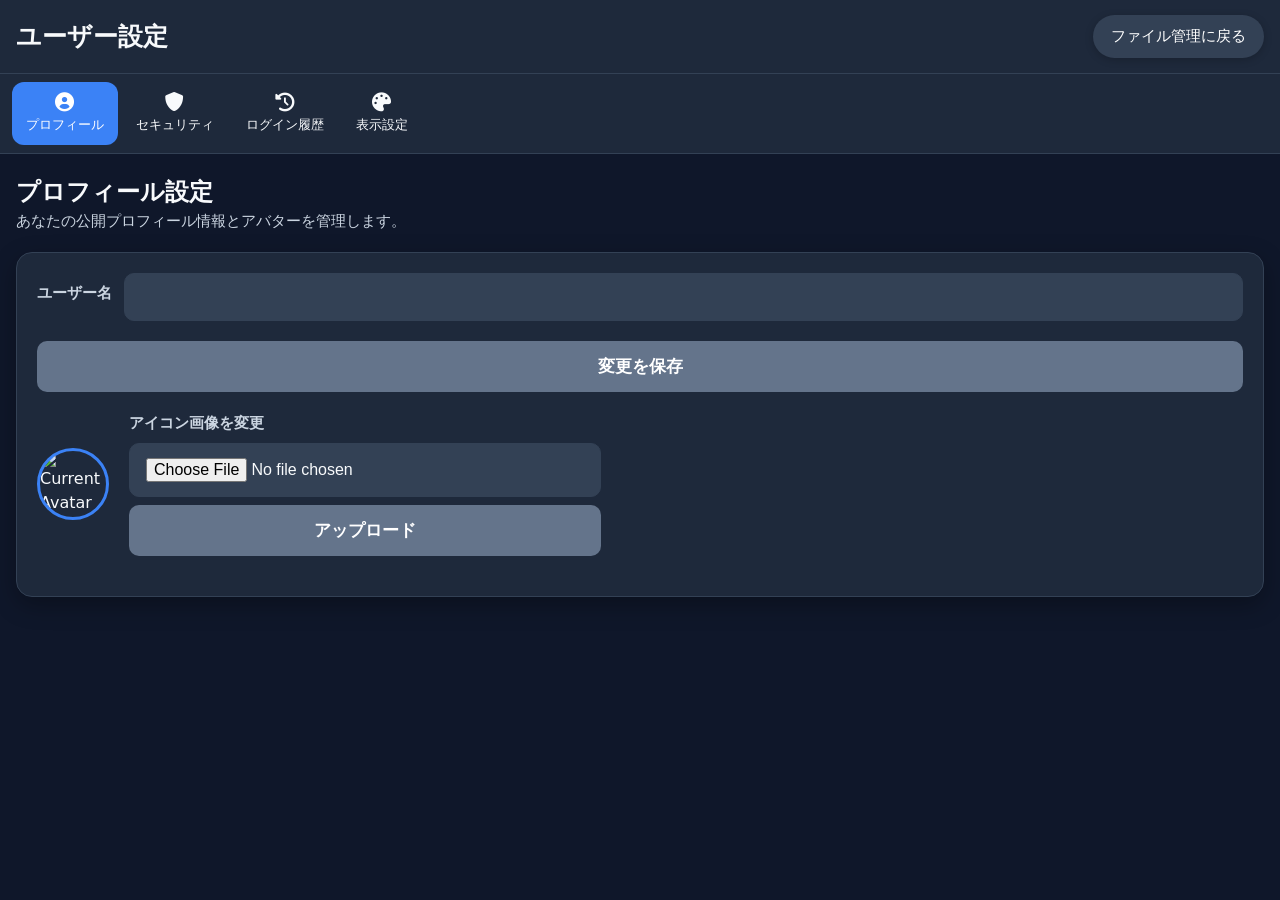
==== commit d37a1e1b: "Update settings.html" ====
--- a/app/src/main/assets/settings.html
+++ b/app/src/main/assets/settings.html
@@ -2,53 +2,67 @@
 <html lang="ja">
 <head>
     <meta charset="UTF-8">
-    <meta name="viewport" content="width=device-width, initial-scale=1.0">
+    <meta name="viewport" content="width=device-width, initial-scale=1.0, maximum-scale=1.0, user-scalable=no">
     <title>ユーザー設定 - 365Cloud</title>
-    <link rel="stylesheet" href="365Cloud.css">
     <link rel="stylesheet" href="https://cdnjs.cloudflare.com/ajax/libs/font-awesome/6.0.0/css/all.min.css">
+    <link rel="icon" type="image/png" href="/365Cloud/365Cloud_Mainicon.png">
+    <link rel="apple-touch-icon" href="/365Cloud/365Cloud_Mainicon.png">
+    <link rel="shortcut icon" href="/365Cloud/365Cloud_Mainicon.png">
     <style>
         :root {
-            --card-bg-color: var(--bg-color-app);
-            --card-shadow: 0 4px 15px rgba(0,0,0,0.1);
-            --card-border-color: var(--border-color-secondary);
-            --input-bg-color: var(--bg-color-main);
-            --nav-bg-color: var(--bg-color-sidebar);
-            --nav-link-hover-bg: var(--bg-color-action-section);
-            --nav-link-active-bg: var(--accent-color);
-        }
-        body.dark-mode {
-            --bg-color-body: #0f172a;
-            --card-bg-color: var(--bg-color-action-section);
-            --card-shadow: 0 4px 20px rgba(0,0,0,0.3);
-            --card-border-color: #444;
-            --input-bg-color: var(--bg-color-file-item);
-            --nav-bg-color: #1e293b;
-            --nav-link-hover-bg: #2a2f3b;
-            --nav-link-active-bg: var(--accent-color-dark-theme);
+            --bg-body: #0f172a;
+            --bg-header: #1e293b;
+            --bg-card: #1e293b;
+            --text-primary: #f8fafc;
+            --text-secondary: #cbd5e1;
+            --accent: #3b82f6;
+            --border: #334155;
+        }
+        * {
+            margin: 0;
+            padding: 0;
+            box-sizing: border-box;
         }
         body {
+            font-family: system-ui, -apple-system, BlinkMacSystemFont, "Segoe UI", Roboto, sans-serif;
+            background-color: var(--bg-body);
+            color: var(--text-primary);
             min-height: 100vh;
-            height: auto;
-            padding: 0;
-            background-color: var(--bg-color-body);
-            color: var(--text-color-primary);
-            transition: background-color 0.3s, color 0.3s;
+            padding-bottom: 20px;
+            line-height: 1.5;
         }
         .settings-header {
-            padding: 15px 20px;
-            background-color: var(--nav-bg-color);
-            border-bottom: 1px solid var(--card-border-color);
-            display: flex;
+            background-color: var(--bg-header);
+            padding: 15px 16px;
+            display: flex;
+            align-items: center;
             justify-content: space-between;
-            align-items: center;
+            border-bottom: 1px solid var(--border);
+            position: sticky;
+            top: 0;
+            z-index: 100;
         }
         .settings-header h1 {
-            font-size: 1.6em;
-            margin: 0;
+            font-size: 1.55em;
+            font-weight: 600;
+        }
+        .back-button {
+            background-color: #334155;
+            color: white;
+            border: none;
+            padding: 10px 18px;
+            border-radius: 9999px;
+            font-size: 0.95em;
+            font-weight: 500;
+            text-decoration: none;
+            display: flex;
+            align-items: center;
+            gap: 6px;
+            box-shadow: 0 2px 8px rgba(0,0,0,0.2);
         }
         .settings-nav {
-            background-color: var(--nav-bg-color);
-            border-bottom: 1px solid var(--card-border-color);
+            background-color: var(--bg-header);
+            border-bottom: 1px solid var(--border);
             padding: 8px 0;
         }
         .settings-nav ul {
@@ -56,73 +70,70 @@
             padding: 0;
             margin: 0;
             display: flex;
-            flex-direction: row;
             overflow-x: auto;
             -webkit-overflow-scrolling: touch;
-            width: 100%;
+            gap: 4px;
+            padding-left: 12px;
         }
         .settings-nav li {
-            flex: 1 0 auto;
-            min-width: 70px;
+            flex: 0 0 auto;
         }
         .settings-nav li a {
             display: flex;
             flex-direction: column;
             align-items: center;
             gap: 4px;
-            padding: 10px 8px;
-            color: var(--text-color-primary);
+            padding: 10px 14px;
+            color: var(--text-primary);
             text-decoration: none;
+            font-size: 0.82em;
             font-weight: 500;
-            font-size: 0.85em;
-            transition: background-color 0.2s, color 0.2s;
+            border-radius: 12px;
+            min-width: 72px;
+            transition: background-color 0.2s;
         }
         .settings-nav li a .fa-fw {
-            width: 24px;
             font-size: 1.45em;
         }
         .settings-nav li a:hover {
-            background-color: var(--nav-link-hover-bg);
+            background-color: #334155;
         }
         .settings-nav li a.active {
-            background-color: var(--nav-link-active-bg);
+            background-color: var(--accent);
             color: white;
         }
-        .settings-content {
-            padding: 20px 15px;
+        .main-content {
+            padding: 20px 16px;
         }
         .settings-section {
             display: none;
         }
         .settings-section.active {
             display: block;
-            animation: fadeIn 0.5s ease-in-out;
+            animation: fadeIn 0.4s ease-out;
         }
         @keyframes fadeIn {
-            from { opacity: 0; transform: translateY(10px); }
+            from { opacity: 0; transform: translateY(12px); }
             to { opacity: 1; transform: translateY(0); }
         }
         .section-description {
-            margin-top: -10px;
-            margin-bottom: 25px;
-            color: var(--text-color-secondary);
+            color: var(--text-secondary);
+            font-size: 0.95em;
+            margin-bottom: 20px;
         }
         .card {
-            background-color: var(--card-bg-color);
+            background-color: var(--bg-card);
+            border-radius: 16px;
             padding: 20px;
-            border-radius: 12px;
-            box-shadow: var(--card-shadow);
-            margin-bottom: 25px;
-            border: 1px solid var(--card-border-color);
-            transition: background-color 0.3s, border-color 0.3s;
+            box-shadow: 0 8px 25px rgba(0,0,0,0.3);
+            border: 1px solid var(--border);
+            margin-bottom: 24px;
         }
         .card h2 {
-            color: var(--text-color-heading);
-            border-bottom: 1px solid var(--border-color-secondary);
-            padding-bottom: 15px;
-            margin-top: 0;
-            margin-bottom: 20px;
             font-size: 1.45em;
+            margin-bottom: 16px;
+            padding-bottom: 12px;
+            border-bottom: 1px solid var(--border);
         }
         .form-group {
             margin-bottom: 20px;
@@ -131,29 +142,36 @@
             display: block;
             margin-bottom: 8px;
             font-weight: 600;
-            color: var(--text-color-secondary);
-        }
-        input[type="text"], input[type="password"], input[type="file"] {
+            color: var(--text-secondary);
+            font-size: 0.95em;
+        }
+        input[type="text"],
+        input[type="password"],
+        input[type="file"] {
             width: 100%;
-            background-color: var(--input-bg-color);
-            color: var(--text-color-primary);
-            border: 1px solid var(--border-color-primary);
+            padding: 14px 16px;
+            background-color: #334155;
+            border: 1px solid var(--border);
+            border-radius: 10px;
+            color: var(--text-primary);
+            font-size: 1em;
         }
         #message {
+            margin: 12px 16px;
+            padding: 12px;
+            border-radius: 8px;
             text-align: center;
-            margin-bottom: 20px;
-            padding: 10px;
-            border-radius: 5px;
+            font-weight: 500;
             display: none;
         }
         #message.success {
-            background-color: rgba(40, 167, 69, 0.2);
-            color: var(--text-color-message-success);
+            background-color: rgba(34, 197, 94, 0.2);
+            color: #4ade80;
             display: block;
         }
         #message.error {
-            background-color: rgba(220, 53, 69, 0.2);
-            color: var(--text-color-message-error);
+            background-color: rgba(239, 68, 68, 0.2);
+            color: #f87171;
             display: block;
         }
         .avatar-preview-container {
@@ -165,196 +183,274 @@
         #avatar-preview {
             border-radius: 50%;
             object-fit: cover;
-            border: 3px solid var(--border-color-primary);
-        }
-        .status-indicator {
-            display: inline-block;
-            padding: 4px 10px;
-            border-radius: 15px;
-            font-weight: bold;
-            font-size: 0.9em;
-        }
-        .status-indicator.enabled {
-            background-color: rgba(40, 167, 69, 0.3);
-            color: #20c997;
-        }
-        .status-indicator.disabled {
-            background-color: rgba(108, 117, 125, 0.3);
-            color: #adb5bd;
+            border: 3px solid var(--accent);
+            width: 72px;
+            height: 72px;
+        }
+        .username-form-group {
+            display: flex;
+            flex-wrap: wrap;
+            align-items: center;
+            gap: 12px;
+        }
+        .username-form-group label {
+            flex-shrink: 0;
+        }
+        .username-form-group input {
+            flex: 1;
+            min-width: 180px;
+        }
+        .username-form-group button {
+            flex-shrink: 0;
+            padding: 12px 24px;
         }
         .history-table-container {
             max-height: 380px;
             overflow-y: auto;
-            border: 1px solid var(--border-color-primary);
-            border-radius: 8px;
+            border: 1px solid var(--border);
+            border-radius: 12px;
+            background-color: #1e293b;
         }
         .history-table {
             width: 100%;
             border-collapse: collapse;
         }
-        .history-table th, .history-table td {
-            padding: 12px 15px;
+        .history-table th,
+        .history-table td {
+            padding: 14px 12px;
             text-align: left;
-            border-bottom: 1px solid var(--border-color-primary);
+            font-size: 0.95em;
+            border-bottom: 1px solid var(--border);
         }
         .history-table th {
-            background-color: var(--input-bg-color);
+            background-color: #0f172a;
             position: sticky;
             top: 0;
+            z-index: 10;
         }
         .history-table tr:last-child td {
             border-bottom: none;
         }
-        .username-form-group {
-            display: flex;
-            flex-wrap: wrap;
-            align-items: center;
-            gap: 10px;
-        }
-        .username-form-group label {
-            flex-shrink: 0;
-            margin-bottom: 0;
-        }
-        .username-form-group input {
-            flex-grow: 1;
-            min-width: 200px;
-        }
-        .username-form-group button {
-            flex-shrink: 0;
+        .status-indicator {
+            display: inline-block;
+            padding: 4px 12px;
+            border-radius: 9999px;
+            font-size: 0.85em;
+            font-weight: 600;
+        }
+        .status-indicator.enabled {
+            background-color: rgba(34, 197, 94, 0.2);
+            color: #4ade80;
+        }
+        .status-indicator.disabled {
+            background-color: rgba(148, 163, 184, 0.2);
+            color: #94a3b8;
+        }
+        .modal {
+            display: none;
+            position: fixed;
+            top: 0;
+            left: 0;
+            width: 100%;
+            height: 100%;
+            background-color: rgba(15, 23, 42, 0.95);
+            z-index: 1000;
+            align-items: center;
+            justify-content: center;
+            padding: 20px;
+        }
+        .modal-content {
+            background-color: #1e293b;
+            width: 100%;
+            max-width: 420px;
+            border-radius: 20px;
+            padding: 24px;
+            position: relative;
+            box-shadow: 0 20px 40px rgba(0,0,0,0.4);
+        }
+        .close-button {
+            position: absolute;
+            top: 18px;
+            right: 22px;
+            font-size: 30px;
+            color: #94a3b8;
+            cursor: pointer;
+            line-height: 1;
+        }
+        .modal h2 {
+            font-size: 1.45em;
+            margin-bottom: 16px;
+        }
+        .form-group button {
+            width: 100%;
+            padding: 14px;
+            font-size: 1.05em;
+            font-weight: 600;
+            border: none;
+            border-radius: 10px;
+            margin-top: 8px;
+        }
+        .btn-primary {
+            background-color: var(--accent);
+            color: white;
+        }
+        .btn-secondary {
+            background-color: #64748b;
+            color: white;
+        }
+        .btn {
+            background-color: #64748b;
+            color: white;
+            padding: 12px 24px;
+            border: none;
+            border-radius: 10px;
+            font-weight: 500;
+            cursor: pointer;
+            font-size: 1em;
         }
     </style>
-    <link rel="icon" type="image/png" href="/365Cloud/365Cloud_Mainicon.png">
-    <link rel="apple-touch-icon" href="/365Cloud/365Cloud_Mainicon.png">
-    <link rel="shortcut icon" href="/365Cloud/365Cloud_Mainicon.png">
 </head>
 <body>
-<div class="settings-header">
-    <h1>ユーザー設定</h1>
-    <a href="/365Cloud/index.html" class="btn btn-secondary">ファイル管理に戻る</a>
-</div>
-<div id="message"></div>
-<nav class="settings-nav">
-    <ul>
-        <li><a href="#profile" class="active"><i class="fas fa-user-circle fa-fw"></i> プロフィール</a></li>
-        <li><a href="#security"><i class="fas fa-shield-alt fa-fw"></i> セキュリティ</a></li>
-        <li><a href="#login-history"><i class="fas fa-history fa-fw"></i> ログイン履歴</a></li>
-        <li><a href="#appearance"><i class="fas fa-palette fa-fw"></i> 表示設定</a></li>
-    </ul>
-</nav>
-<main class="settings-content">
-    <section id="profile" class="settings-section active">
-        <h2>プロフィール設定</h2>
-        <p class="section-description">あなたの公開プロフィール情報とアバターを管理します。</p>
-        <div class="card">
-            <div class="form-group username-form-group">
-                <label for="username-input">ユーザー名</label>
-                <input type="text" id="username-input" value="" maxlength="10">
-                <button id="save-username-button" class="btn btn-primary">変更を保存</button>
+
+    <div class="settings-header">
+        <h1>ユーザー設定</h1>
+        <a href="/365Cloud/index.html" class="back-button">ファイル管理に戻る</a>
+    </div>
+
+    <div id="message"></div>
+
+    <nav class="settings-nav">
+        <ul>
+            <li><a href="#profile" class="active"><i class="fas fa-user-circle fa-fw"></i> プロフィール</a></li>
+            <li><a href="#security"><i class="fas fa-shield-alt fa-fw"></i> セキュリティ</a></li>
+            <li><a href="#login-history"><i class="fas fa-history fa-fw"></i> ログイン履歴</a></li>
+            <li><a href="#appearance"><i class="fas fa-palette fa-fw"></i> 表示設定</a></li>
+        </ul>
+    </nav>
+
+    <div class="main-content">
+        <section id="profile" class="settings-section active">
+            <h2>プロフィール設定</h2>
+            <p class="section-description">あなたの公開プロフィール情報とアバターを管理します。</p>
+            <div class="card">
+                <div class="form-group username-form-group">
+                    <label for="username-input">ユーザー名</label>
+                    <input type="text" id="username-input" value="" maxlength="10">
+                    <button id="save-username-button" class="btn btn-primary">変更を保存</button>
+                </div>
+                <div class="form-group avatar-preview-container">
+                    <img id="avatar-preview" src="/365Cloud/api/user/avatar" alt="Current Avatar" width="72" height="72">
+                    <div>
+                        <label for="avatar-upload">アイコン画像を変更</label>
+                        <input type="file" id="avatar-upload" accept="image/png, image/jpeg, image/gif">
+                        <button id="upload-avatar-button" class="btn">アップロード</button>
+                    </div>
+                </div>
             </div>
-            <div class="form-group avatar-preview-container">
-                <img id="avatar-preview" src="/365Cloud/api/user/avatar" alt="Current Avatar" width="80" height="80">
-                <div>
-                    <label for="avatar-upload">アイコン画像を変更</label>
-                    <input type="file" id="avatar-upload" accept="image/png, image/jpeg, image/gif">
-                    <button id="upload-avatar-button">アップロード</button>
+        </section>
+
+        <section id="security" class="settings-section">
+            <h2>セキュリティ設定</h2>
+            <p class="section-description">パスワードの変更と二要素認証（2FA）でアカウントを保護します。</p>
+            <div class="card">
+                <div class="form-group">
+                    <label>パスワード</label>
+                    <button id="open-password-modal" class="btn">パスワードを変更</button>
+                </div>
+                <div class="form-group">
+                    <label>二要素認証 (2FA)</label>
+                    <div>
+                        <p style="margin: 0; display: flex; align-items: center; gap: 12px; flex-wrap: wrap;">
+                            ステータス: <span id="2fa-status"></span>
+                            <button id="toggle-2fa-button" class="btn btn-secondary"></button>
+                        </p>
+                    </div>
                 </div>
             </div>
+        </section>
+
+        <section id="login-history" class="settings-section">
+            <h2>ログイン履歴</h2>
+            <p class="section-description">あなたのアカウントへの最近のログインアクティビティを確認します。</p>
+            <div class="card">
+                <div id="login-history-container" class="history-table-container">
+                    <table class="history-table">
+                        <thead>
+                            <tr>
+                                <th>日時</th>
+                                <th>IPアドレス</th>
+                            </tr>
+                        </thead>
+                        <tbody id="login-history-body">
+                        </tbody>
+                    </table>
+                </div>
+            </div>
+        </section>
+
+        <section id="appearance" class="settings-section">
+            <h2>表示設定</h2>
+            <p class="section-description">サイトの見た目をカスタマイズします。</p>
+            <div class="card">
+                <div class="form-group">
+                    <label>テーマ</label>
+                    <button id="dark-mode-toggle" class="btn">ライトモードに切り替え</button>
+                </div>
+            </div>
+        </section>
+    </div>
+
+    <div id="password-modal" class="modal">
+        <div class="modal-content">
+            <span class="close-button" id="close-password-modal">&times;</span>
+            <h2>パスワード変更</h2>
+            <form id="password-change-form">
+                <div class="form-group">
+                    <label for="current-password">現在のパスワード</label>
+                    <input type="password" id="current-password" required>
+                </div>
+                <div class="form-group">
+                    <label for="new-password">新しいパスワード (8文字以上)</label>
+                    <input type="password" id="new-password" required minlength="8">
+                </div>
+                <div class="form-group">
+                    <label for="confirm-password">新しいパスワード（確認）</label>
+                    <input type="password" id="confirm-password" required minlength="8">
+                </div>
+                <button type="submit" class="btn btn-primary">変更を保存</button>
+            </form>
         </div>
-    </section>
-    <section id="security" class="settings-section">
-        <h2>セキュリティ設定</h2>
-        <p class="section-description">パスワードの変更と二要素認証（2FA）でアカウントを保護します。</p>
-        <div class="card">
-            <div class="form-group">
-                <label>パスワード</label>
-                <button id="open-password-modal">パスワードを変更</button>
-            </div>
-            <div class="form-group form-group-divider">
-                <label>二要素認証 (2FA)</label>
-                <div>
-                    <p style="margin: 0; display: flex; align-items: center; gap: 10px;">
-                        ステータス: <span id="2fa-status"></span>
-                        <button id="toggle-2fa-button" class="btn-secondary"></button>
-                    </p>
-                </div>
-            </div>
-        </div>
-    </section>
-    <section id="login-history" class="settings-section">
-        <h2>ログイン履歴</h2>
-        <p class="section-description">あなたのアカウントへの最近のログインアクティビティを確認します。</p>
-        <div class="card">
-            <div id="login-history-container" class="history-table-container">
-                <table class="history-table">
-                    <thead>
-                        <tr>
-                            <th>日時</th>
-                            <th>IPアドレス</th>
-                        </tr>
-                    </thead>
-                    <tbody id="login-history-body">
-                    </tbody>
-                </table>
-            </div>
-        </div>
-    </section>
-    <section id="appearance" class="settings-section">
-        <h2>表示設定</h2>
-        <p class="section-description">サイトの見た目をカスタマイズします。</p>
-        <div class="card">
-            <div class="form-group">
-                <label>テーマ</label>
-                <button id="dark-mode-toggle">ライトモードに切り替え</button>
-            </div>
-        </div>
-    </section>
-</main>
-<div id="password-modal" class="modal">
-    <div class="modal-content">
-        <span class="close-button" id="close-password-modal">&times;</span>
-        <h2>パスワード変更</h2>
-        <form id="password-change-form">
-            <div class="form-group">
-                <label for="current-password">現在のパスワード</label>
-                <input type="password" id="current-password" required>
-            </div>
-            <div class="form-group">
-                <label for="new-password">新しいパスワード (8文字以上)</label>
-                <input type="password" id="new-password" required minlength="8">
-            </div>
-            <div class="form-group">
-                <label for="confirm-password">新しいパスワード（確認）</label>
-                <input type="password" id="confirm-password" required minlength="8">
-            </div>
-            <button type="submit">変更を保存</button>
-        </form>
     </div>
-</div>
-<script src="settings.js"></script>
-<script>
-    document.addEventListener('DOMContentLoaded', () => {
-        const navLinks = document.querySelectorAll('.settings-nav ul a');
-        const sections = document.querySelectorAll('.settings-section');
-        const activateSection = (hash) => {
-            const targetHash = hash || '#profile';
+
+    <script src="settings.js"></script>
+    <script>
+        document.addEventListener('DOMContentLoaded', () => {
+            const navLinks = document.querySelectorAll('.settings-nav ul a');
+            const sections = document.querySelectorAll('.settings-section');
+
+            const activateSection = (hash) => {
+                const targetHash = hash || '#profile';
+                navLinks.forEach(link => {
+                    link.classList.toggle('active', link.hash === targetHash);
+                });
+                sections.forEach(section => {
+                    section.classList.toggle('active', section.id === targetHash.substring(1));
+                });
+            };
+
             navLinks.forEach(link => {
-                link.classList.toggle('active', link.hash === targetHash);
+                link.addEventListener('click', (e) => {
+                    e.preventDefault();
+                    window.location.hash = link.hash;
+                });
             });
-            sections.forEach(section => {
-                section.classList.toggle('active', section.id === targetHash.substring(1));
+
+            window.addEventListener('hashchange', () => {
+                activateSection(window.location.hash);
             });
-        };
-        navLinks.forEach(link => {
-            link.addEventListener('click', (e) => {
-                e.preventDefault();
-                window.location.hash = link.hash;
-            });
-        });
-        window.addEventListener('hashchange', () => {
+
             activateSection(window.location.hash);
         });
-        activateSection(window.location.hash);
-    });
-</script>
+    </script>
 </body>
 </html>
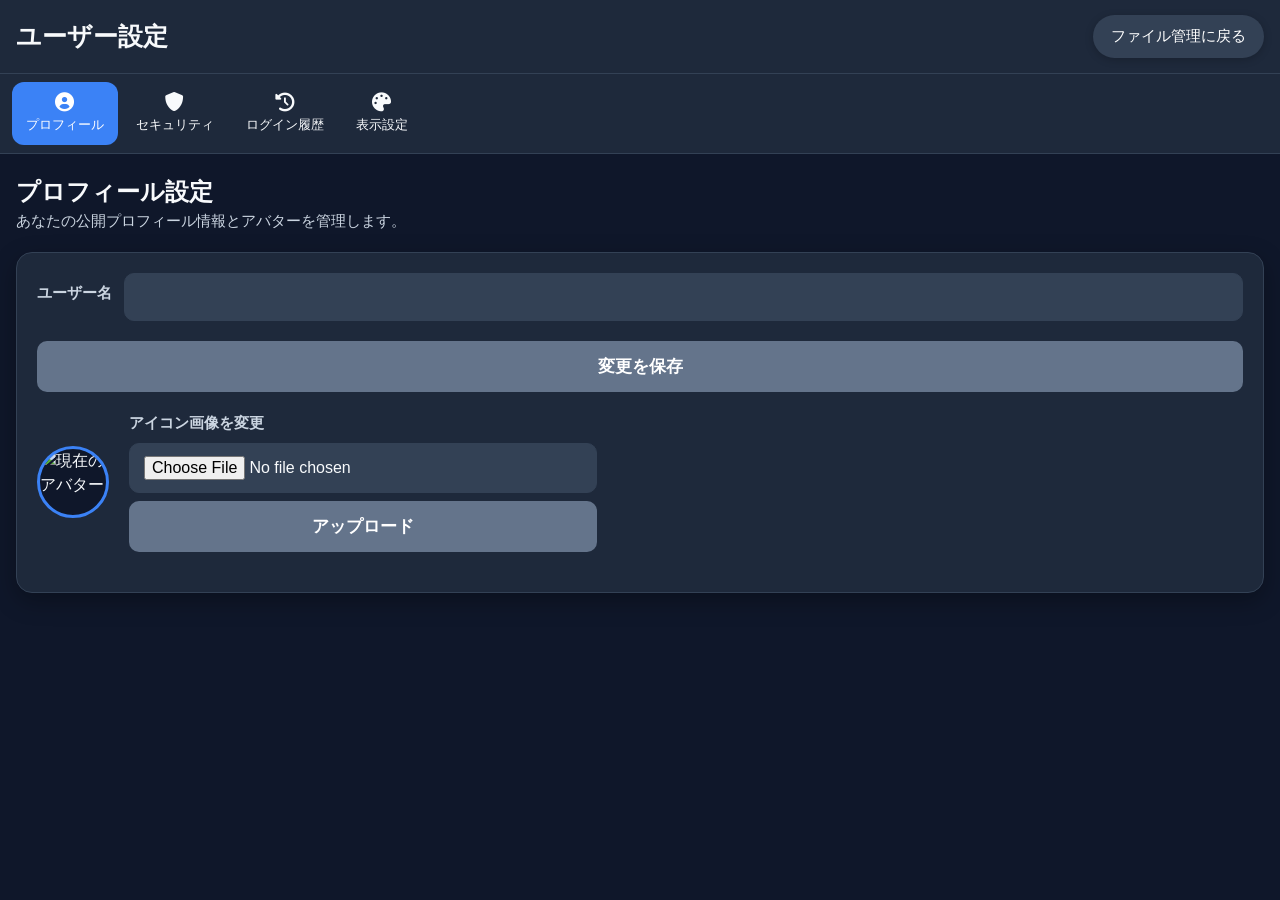
==== commit dece9bc8: "Update settings.html" ====
--- a/app/src/main/assets/settings.html
+++ b/app/src/main/assets/settings.html
@@ -58,7 +58,7 @@
             display: flex;
             align-items: center;
             gap: 6px;
-            box-shadow: 0 2px 8px rgba(0,0,0,0.2);
+            box-shadow: 0 2px 8px rgba(0, 0, 0, 0.2);
         }
         .settings-nav {
             background-color: var(--bg-header);
@@ -113,8 +113,14 @@
             animation: fadeIn 0.4s ease-out;
         }
         @keyframes fadeIn {
-            from { opacity: 0; transform: translateY(12px); }
-            to { opacity: 1; transform: translateY(0); }
+            from {
+                opacity: 0;
+                transform: translateY(12px);
+            }
+            to {
+                opacity: 1;
+                transform: translateY(0);
+            }
         }
         .section-description {
             color: var(--text-secondary);
@@ -125,7 +131,7 @@
             background-color: var(--bg-card);
             border-radius: 16px;
             padding: 20px;
-            box-shadow: 0 8px 25px rgba(0,0,0,0.3);
+            box-shadow: 0 8px 25px rgba(0, 0, 0, 0.3);
             border: 1px solid var(--border);
             margin-bottom: 24px;
         }
@@ -156,6 +162,9 @@
             color: var(--text-primary);
             font-size: 1em;
         }
+        input[type="file"] {
+            padding: 12px 14px;
+        }
         #message {
             margin: 12px 16px;
             padding: 12px;
@@ -163,6 +172,8 @@
             text-align: center;
             font-weight: 500;
             display: none;
+            min-height: 0;
+            word-break: break-word;
         }
         #message.success {
             background-color: rgba(34, 197, 94, 0.2);
@@ -186,6 +197,8 @@
             border: 3px solid var(--accent);
             width: 72px;
             height: 72px;
+            background-color: #0f172a;
+            flex-shrink: 0;
         }
         .username-form-group {
             display: flex;
@@ -266,7 +279,7 @@
             border-radius: 20px;
             padding: 24px;
             position: relative;
-            box-shadow: 0 20px 40px rgba(0,0,0,0.4);
+            box-shadow: 0 20px 40px rgba(0, 0, 0, 0.4);
         }
         .close-button {
             position: absolute;
@@ -308,6 +321,21 @@
             cursor: pointer;
             font-size: 1em;
         }
+        .btn:hover {
+            filter: brightness(1.05);
+        }
+        .btn:disabled {
+            opacity: 0.65;
+            cursor: not-allowed;
+        }
+        .btn:focus-visible,
+        .back-button:focus-visible,
+        .settings-nav li a:focus-visible,
+        input:focus-visible,
+        .close-button:focus-visible {
+            outline: 2px solid var(--accent);
+            outline-offset: 2px;
+        }
     </style>
 </head>
 <body>
@@ -317,7 +345,7 @@
         <a href="/365Cloud/index.html" class="back-button">ファイル管理に戻る</a>
     </div>
 
-    <div id="message"></div>
+    <div id="message" aria-live="polite"></div>
 
     <nav class="settings-nav">
         <ul>
@@ -335,15 +363,15 @@
             <div class="card">
                 <div class="form-group username-form-group">
                     <label for="username-input">ユーザー名</label>
-                    <input type="text" id="username-input" value="" maxlength="10">
-                    <button id="save-username-button" class="btn btn-primary">変更を保存</button>
+                    <input type="text" id="username-input" value="" maxlength="10" autocomplete="nickname" spellcheck="false">
+                    <button id="save-username-button" type="button" class="btn btn-primary">変更を保存</button>
                 </div>
                 <div class="form-group avatar-preview-container">
-                    <img id="avatar-preview" src="/365Cloud/api/user/avatar" alt="Current Avatar" width="72" height="72">
+                    <img id="avatar-preview" src="/365Cloud/api/user/avatar" alt="現在のアバター" width="72" height="72">
                     <div>
                         <label for="avatar-upload">アイコン画像を変更</label>
                         <input type="file" id="avatar-upload" accept="image/png, image/jpeg, image/gif">
-                        <button id="upload-avatar-button" class="btn">アップロード</button>
+                        <button id="upload-avatar-button" type="button" class="btn">アップロード</button>
                     </div>
                 </div>
             </div>
@@ -355,14 +383,14 @@
             <div class="card">
                 <div class="form-group">
                     <label>パスワード</label>
-                    <button id="open-password-modal" class="btn">パスワードを変更</button>
+                    <button id="open-password-modal" type="button" class="btn">パスワードを変更</button>
                 </div>
                 <div class="form-group">
                     <label>二要素認証 (2FA)</label>
                     <div>
                         <p style="margin: 0; display: flex; align-items: center; gap: 12px; flex-wrap: wrap;">
                             ステータス: <span id="2fa-status"></span>
-                            <button id="toggle-2fa-button" class="btn btn-secondary"></button>
+                            <button id="toggle-2fa-button" type="button" class="btn btn-secondary"></button>
                         </p>
                     </div>
                 </div>
@@ -381,8 +409,7 @@
                                 <th>IPアドレス</th>
                             </tr>
                         </thead>
-                        <tbody id="login-history-body">
-                        </tbody>
+                        <tbody id="login-history-body"></tbody>
                     </table>
                 </div>
             </div>
@@ -394,28 +421,28 @@
             <div class="card">
                 <div class="form-group">
                     <label>テーマ</label>
-                    <button id="dark-mode-toggle" class="btn">ライトモードに切り替え</button>
+                    <button id="dark-mode-toggle" type="button" class="btn">ライトモードに切り替え</button>
                 </div>
             </div>
         </section>
     </div>
 
-    <div id="password-modal" class="modal">
-        <div class="modal-content">
-            <span class="close-button" id="close-password-modal">&times;</span>
-            <h2>パスワード変更</h2>
+    <div id="password-modal" class="modal" aria-hidden="true">
+        <div class="modal-content" role="dialog" aria-modal="true" aria-labelledby="password-modal-title">
+            <span class="close-button" id="close-password-modal" aria-label="閉じる">&times;</span>
+            <h2 id="password-modal-title">パスワード変更</h2>
             <form id="password-change-form">
                 <div class="form-group">
                     <label for="current-password">現在のパスワード</label>
-                    <input type="password" id="current-password" required>
+                    <input type="password" id="current-password" required autocomplete="current-password">
                 </div>
                 <div class="form-group">
                     <label for="new-password">新しいパスワード (8文字以上)</label>
-                    <input type="password" id="new-password" required minlength="8">
+                    <input type="password" id="new-password" required minlength="8" autocomplete="new-password">
                 </div>
                 <div class="form-group">
                     <label for="confirm-password">新しいパスワード（確認）</label>
-                    <input type="password" id="confirm-password" required minlength="8">
+                    <input type="password" id="confirm-password" required minlength="8" autocomplete="new-password">
                 </div>
                 <button type="submit" class="btn btn-primary">変更を保存</button>
             </form>
@@ -442,6 +469,7 @@
                 link.addEventListener('click', (e) => {
                     e.preventDefault();
                     window.location.hash = link.hash;
+                    activateSection(link.hash);
                 });
             });
 
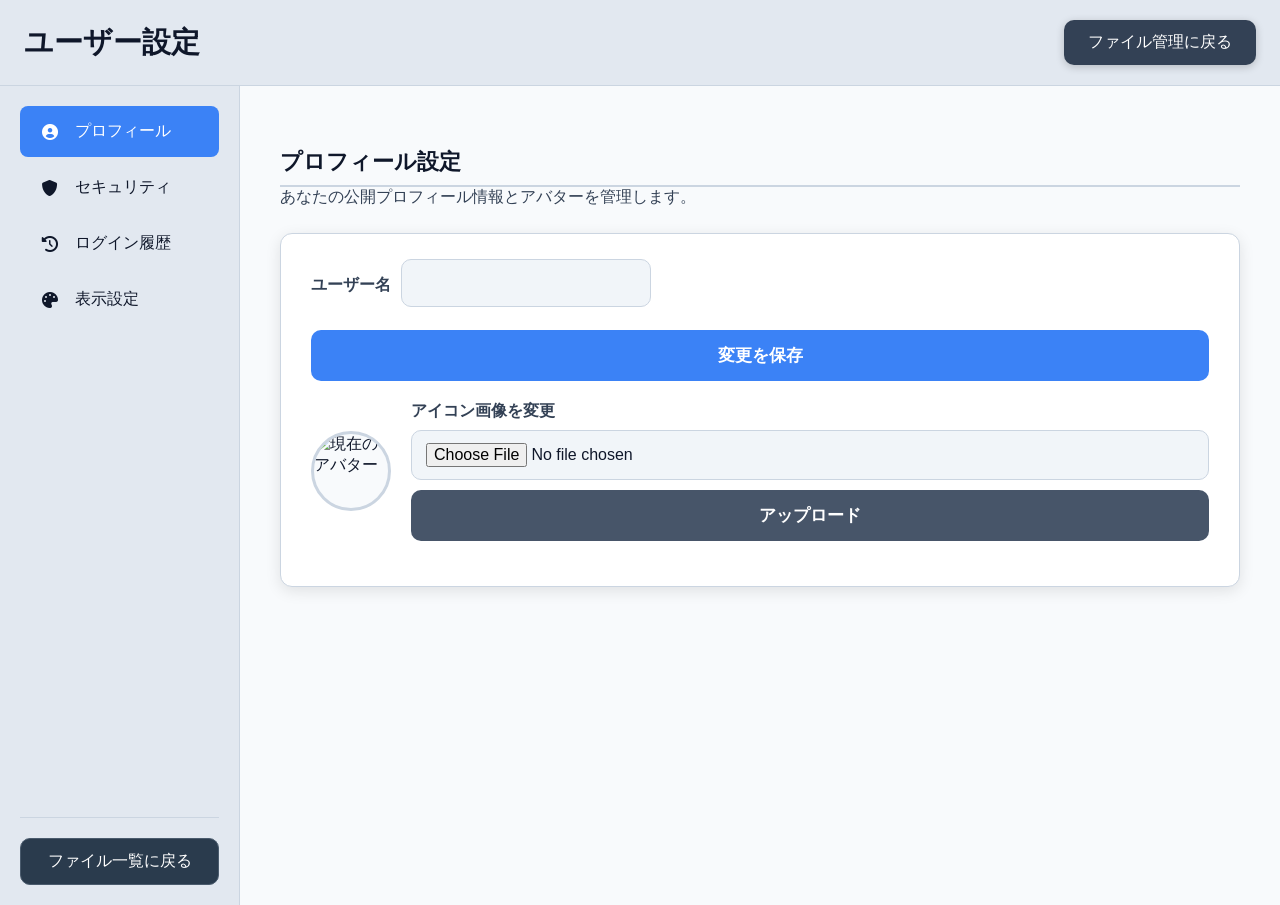
==== commit 80e38935: "Update settings.html" ====
--- a/app/src/main/assets/settings.html
+++ b/app/src/main/assets/settings.html
@@ -2,268 +2,430 @@
 <html lang="ja">
 <head>
     <meta charset="UTF-8">
-    <meta name="viewport" content="width=device-width, initial-scale=1.0, maximum-scale=1.0, user-scalable=no">
+    <meta name="viewport" content="width=device-width, initial-scale=1.0">
     <title>ユーザー設定 - 365Cloud</title>
+    <link rel="stylesheet" href="365Cloud.css">
     <link rel="stylesheet" href="https://cdnjs.cloudflare.com/ajax/libs/font-awesome/6.0.0/css/all.min.css">
     <link rel="icon" type="image/png" href="/365Cloud/365Cloud_Mainicon.png">
     <link rel="apple-touch-icon" href="/365Cloud/365Cloud_Mainicon.png">
     <link rel="shortcut icon" href="/365Cloud/365Cloud_Mainicon.png">
     <style>
         :root {
-            --bg-body: #0f172a;
-            --bg-header: #1e293b;
-            --bg-card: #1e293b;
-            --text-primary: #f8fafc;
-            --text-secondary: #cbd5e1;
-            --accent: #3b82f6;
-            --border: #334155;
-        }
+            --bg-color-body: #f8fafc;
+            --bg-color-app: #ffffff;
+            --bg-color-main: #f1f5f9;
+            --bg-color-sidebar: #e2e8f0;
+            --bg-color-action-section: #cbd5e1;
+            --bg-color-file-item: #e2e8f0;
+            --accent-color: #3b82f6;
+            --accent-color-dark-theme: #60a5fa;
+            --text-color-primary: #0f172a;
+            --text-color-secondary: #334155;
+            --text-color-heading: #0f172a;
+            --text-color-message-success: #16a34a;
+            --text-color-message-error: #dc2626;
+            --border-color-primary: #cbd5e1;
+            --border-color-secondary: #cbd5e1;
+            --button-bg-primary: #3b82f6;
+            --button-bg-secondary: #475569;
+            --card-bg-color: var(--bg-color-app);
+            --card-shadow: 0 4px 15px rgba(0, 0, 0, 0.1);
+            --card-border-color: var(--border-color-secondary);
+            --input-bg-color: var(--bg-color-main);
+            --nav-bg-color: var(--bg-color-sidebar);
+            --nav-link-hover-bg: var(--bg-color-action-section);
+            --nav-link-active-bg: var(--accent-color);
+        }
+
+        body.dark-mode {
+            --bg-color-body: #0f172a;
+            --bg-color-app: #1e293b;
+            --bg-color-main: #1e293b;
+            --bg-color-sidebar: #111827;
+            --bg-color-action-section: #1f2937;
+            --bg-color-file-item: #334155;
+            --accent-color: #3b82f6;
+            --accent-color-dark-theme: #60a5fa;
+            --text-color-primary: #f8fafc;
+            --text-color-secondary: #cbd5e1;
+            --text-color-heading: #f8fafc;
+            --text-color-message-success: #4ade80;
+            --text-color-message-error: #f87171;
+            --border-color-primary: #334155;
+            --border-color-secondary: #334155;
+            --button-bg-primary: #3b82f6;
+            --button-bg-secondary: #334155;
+            --card-bg-color: var(--bg-color-app);
+            --card-shadow: 0 4px 20px rgba(0, 0, 0, 0.3);
+            --card-border-color: #334155;
+            --input-bg-color: var(--bg-color-file-item);
+            --nav-bg-color: #1e293b;
+            --nav-link-hover-bg: #2a3649;
+            --nav-link-active-bg: var(--accent-color-dark-theme);
+        }
+
         * {
+            box-sizing: border-box;
+        }
+
+        html, body {
             margin: 0;
             padding: 0;
-            box-sizing: border-box;
-        }
+            min-height: 100%;
+        }
+
         body {
+            display: block;
+            min-height: 100vh;
+            height: auto;
+            overflow: hidden;
+            background-color: var(--bg-color-body);
+            color: var(--text-color-primary);
             font-family: system-ui, -apple-system, BlinkMacSystemFont, "Segoe UI", Roboto, sans-serif;
-            background-color: var(--bg-body);
-            color: var(--text-primary);
-            min-height: 100vh;
-            padding-bottom: 20px;
-            line-height: 1.5;
-        }
+            transition: background-color 0.3s, color 0.3s;
+        }
+
+        a {
+            color: inherit;
+        }
+
         .settings-header {
-            background-color: var(--bg-header);
-            padding: 15px 16px;
+            padding: 20px 24px;
+            background-color: var(--nav-bg-color);
+            border-bottom: 1px solid var(--card-border-color);
             display: flex;
+            justify-content: space-between;
             align-items: center;
-            justify-content: space-between;
-            border-bottom: 1px solid var(--border);
-            position: sticky;
-            top: 0;
-            z-index: 100;
-        }
+            gap: 16px;
+            flex-wrap: wrap;
+        }
+
         .settings-header h1 {
-            font-size: 1.55em;
-            font-weight: 600;
-        }
+            font-size: 1.8em;
+            margin: 0;
+            font-weight: 700;
+        }
+
+        .btn,
+        .btn-primary,
+        .btn-secondary,
+        .back-button {
+            appearance: none;
+            border: none;
+            border-radius: 10px;
+            cursor: pointer;
+            font-size: 1em;
+            font-weight: 500;
+            padding: 12px 24px;
+            text-decoration: none;
+            display: inline-flex;
+            align-items: center;
+            justify-content: center;
+            gap: 8px;
+            transition: filter 0.15s ease, background-color 0.15s ease, color 0.15s ease, border-color 0.15s ease;
+        }
+
+        .btn:hover,
+        .btn-primary:hover,
+        .btn-secondary:hover,
+        .back-button:hover {
+            filter: brightness(1.05);
+        }
+
+        .btn:disabled,
+        .btn-primary:disabled,
+        .btn-secondary:disabled,
+        .back-button:disabled {
+            opacity: 0.65;
+            cursor: not-allowed;
+        }
+
+        .btn {
+            background-color: var(--button-bg-secondary);
+            color: white;
+        }
+
+        .btn-primary {
+            background-color: var(--button-bg-primary);
+            color: white;
+        }
+
+        .btn-secondary {
+            background-color: #2a3b4d;
+            border: 1px solid #4a5b6d;
+            color: white;
+        }
+
         .back-button {
             background-color: #334155;
             color: white;
-            border: none;
-            padding: 10px 18px;
-            border-radius: 9999px;
-            font-size: 0.95em;
-            font-weight: 500;
-            text-decoration: none;
+            box-shadow: 0 2px 8px rgba(0, 0, 0, 0.2);
+        }
+
+        .settings-layout {
             display: flex;
-            align-items: center;
-            gap: 6px;
-            box-shadow: 0 2px 8px rgba(0, 0, 0, 0.2);
-        }
+            height: calc(100vh - 81px);
+            min-height: calc(100vh - 81px);
+        }
+
         .settings-nav {
-            background-color: var(--bg-header);
-            border-bottom: 1px solid var(--border);
-            padding: 8px 0;
-        }
+            width: 240px;
+            background-color: var(--nav-bg-color);
+            padding: 20px;
+            border-right: 1px solid var(--card-border-color);
+            flex-shrink: 0;
+            display: flex;
+            flex-direction: column;
+            overflow: hidden;
+        }
+
         .settings-nav ul {
             list-style: none;
             padding: 0;
             margin: 0;
-            display: flex;
-            overflow-x: auto;
-            -webkit-overflow-scrolling: touch;
-            gap: 4px;
-            padding-left: 12px;
-        }
-        .settings-nav li {
-            flex: 0 0 auto;
-        }
+        }
+
         .settings-nav li a {
             display: flex;
-            flex-direction: column;
             align-items: center;
-            gap: 4px;
-            padding: 10px 14px;
-            color: var(--text-primary);
+            gap: 15px;
+            padding: 15px 20px;
+            color: var(--text-color-primary);
             text-decoration: none;
-            font-size: 0.82em;
+            border-radius: 8px;
+            margin-bottom: 5px;
             font-weight: 500;
-            border-radius: 12px;
-            min-width: 72px;
-            transition: background-color 0.2s;
-        }
+            transition: background-color 0.2s, color 0.2s;
+        }
+
         .settings-nav li a .fa-fw {
-            font-size: 1.45em;
-        }
+            width: 20px;
+        }
+
         .settings-nav li a:hover {
-            background-color: #334155;
-        }
+            background-color: var(--nav-link-hover-bg);
+        }
+
         .settings-nav li a.active {
-            background-color: var(--accent);
+            background-color: var(--button-bg-primary);
             color: white;
         }
-        .main-content {
-            padding: 20px 16px;
-        }
+
+        .nav-footer {
+            margin-top: auto;
+            padding-top: 20px;
+            border-top: 1px solid var(--card-border-color);
+        }
+
+        .nav-footer .btn,
+        .nav-footer .btn-secondary {
+            width: 100%;
+            box-sizing: border-box;
+        }
+
+        .settings-content {
+            flex-grow: 1;
+            padding: 40px;
+            overflow-y: auto;
+            overflow-x: hidden;
+        }
+
         .settings-section {
             display: none;
         }
+
         .settings-section.active {
             display: block;
-            animation: fadeIn 0.4s ease-out;
-        }
+            animation: fadeIn 0.5s ease-in-out;
+        }
+
         @keyframes fadeIn {
             from {
                 opacity: 0;
-                transform: translateY(12px);
+                transform: translateY(10px);
             }
             to {
                 opacity: 1;
                 transform: translateY(0);
             }
         }
+
         .section-description {
-            color: var(--text-secondary);
-            font-size: 0.95em;
-            margin-bottom: 20px;
-        }
+            margin-top: -15px;
+            margin-bottom: 25px;
+            color: var(--text-color-secondary);
+        }
+
         .card {
-            background-color: var(--bg-card);
-            border-radius: 16px;
-            padding: 20px;
-            box-shadow: 0 8px 25px rgba(0, 0, 0, 0.3);
-            border: 1px solid var(--border);
-            margin-bottom: 24px;
-        }
+            background-color: var(--card-bg-color);
+            padding: 25px 30px;
+            border-radius: 12px;
+            box-shadow: var(--card-shadow);
+            margin-bottom: 30px;
+            border: 1px solid var(--card-border-color);
+            transition: background-color 0.3s, border-color 0.3s;
+        }
+
         .card h2 {
-            font-size: 1.45em;
-            margin-bottom: 16px;
-            padding-bottom: 12px;
-            border-bottom: 1px solid var(--border);
-        }
+            color: var(--text-color-heading);
+            border-bottom: 1px solid var(--border-color-secondary);
+            padding-bottom: 15px;
+            margin-top: 0;
+            margin-bottom: 25px;
+            font-size: 1.5em;
+        }
+
         .form-group {
             margin-bottom: 20px;
         }
+
         label {
             display: block;
             margin-bottom: 8px;
             font-weight: 600;
-            color: var(--text-secondary);
-            font-size: 0.95em;
-        }
+            color: var(--text-color-secondary);
+        }
+
         input[type="text"],
         input[type="password"],
         input[type="file"] {
             width: 100%;
             padding: 14px 16px;
-            background-color: #334155;
-            border: 1px solid var(--border);
+            background-color: var(--input-bg-color);
+            color: var(--text-color-primary);
+            border: 1px solid var(--border-color-primary);
             border-radius: 10px;
-            color: var(--text-primary);
             font-size: 1em;
         }
+
         input[type="file"] {
             padding: 12px 14px;
         }
+
+        input:focus-visible,
+        .btn:focus-visible,
+        .btn-primary:focus-visible,
+        .btn-secondary:focus-visible,
+        .back-button:focus-visible,
+        .settings-nav li a:focus-visible,
+        .close-button:focus-visible {
+            outline: 2px solid var(--accent-color);
+            outline-offset: 2px;
+        }
+
         #message {
-            margin: 12px 16px;
+            text-align: center;
+            margin: 12px 16px 20px;
             padding: 12px;
             border-radius: 8px;
-            text-align: center;
-            font-weight: 500;
             display: none;
-            min-height: 0;
             word-break: break-word;
-        }
+            font-weight: 600;
+        }
+
         #message.success {
-            background-color: rgba(34, 197, 94, 0.2);
-            color: #4ade80;
+            background-color: rgba(40, 167, 69, 0.2);
+            color: var(--text-color-message-success);
             display: block;
         }
+
         #message.error {
-            background-color: rgba(239, 68, 68, 0.2);
-            color: #f87171;
+            background-color: rgba(220, 53, 69, 0.2);
+            color: var(--text-color-message-error);
             display: block;
         }
+
         .avatar-preview-container {
             display: flex;
             align-items: center;
             gap: 20px;
             flex-wrap: wrap;
         }
+
         #avatar-preview {
             border-radius: 50%;
             object-fit: cover;
-            border: 3px solid var(--accent);
-            width: 72px;
-            height: 72px;
-            background-color: #0f172a;
+            border: 3px solid var(--border-color-primary);
+            background-color: var(--bg-color-body);
+            width: 80px;
+            height: 80px;
             flex-shrink: 0;
         }
+
         .username-form-group {
             display: flex;
+            align-items: center;
+            gap: 10px;
             flex-wrap: wrap;
-            align-items: center;
-            gap: 12px;
-        }
+        }
+
         .username-form-group label {
             flex-shrink: 0;
-        }
+            margin-bottom: 0;
+        }
+
         .username-form-group input {
-            flex: 1;
+            flex-grow: 1;
             min-width: 180px;
-        }
+            max-width: 250px;
+        }
+
         .username-form-group button {
             flex-shrink: 0;
-            padding: 12px 24px;
-        }
+        }
+
         .history-table-container {
-            max-height: 380px;
+            max-height: 400px;
             overflow-y: auto;
-            border: 1px solid var(--border);
-            border-radius: 12px;
-            background-color: #1e293b;
-        }
+            border: 1px solid var(--border-color-primary);
+            border-radius: 8px;
+        }
+
         .history-table {
             width: 100%;
             border-collapse: collapse;
         }
+
         .history-table th,
         .history-table td {
-            padding: 14px 12px;
+            padding: 12px 15px;
             text-align: left;
-            font-size: 0.95em;
-            border-bottom: 1px solid var(--border);
-        }
+            border-bottom: 1px solid var(--border-color-primary);
+        }
+
         .history-table th {
-            background-color: #0f172a;
+            background-color: var(--input-bg-color);
             position: sticky;
             top: 0;
-            z-index: 10;
-        }
+            z-index: 1;
+        }
+
         .history-table tr:last-child td {
             border-bottom: none;
         }
+
         .status-indicator {
             display: inline-block;
-            padding: 4px 12px;
-            border-radius: 9999px;
-            font-size: 0.85em;
-            font-weight: 600;
-        }
+            padding: 4px 10px;
+            border-radius: 15px;
+            font-weight: bold;
+            font-size: 0.9em;
+        }
+
         .status-indicator.enabled {
-            background-color: rgba(34, 197, 94, 0.2);
-            color: #4ade80;
-        }
+            background-color: rgba(40, 167, 69, 0.3);
+            color: #20c997;
+        }
+
         .status-indicator.disabled {
-            background-color: rgba(148, 163, 184, 0.2);
-            color: #94a3b8;
-        }
+            background-color: rgba(108, 117, 125, 0.3);
+            color: #adb5bd;
+        }
+
         .modal {
             display: none;
             position: fixed;
-            top: 0;
-            left: 0;
+            inset: 0;
             width: 100%;
             height: 100%;
             background-color: rgba(15, 23, 42, 0.95);
@@ -272,15 +434,18 @@
             justify-content: center;
             padding: 20px;
         }
+
         .modal-content {
-            background-color: #1e293b;
+            background-color: var(--card-bg-color);
             width: 100%;
             max-width: 420px;
             border-radius: 20px;
             padding: 24px;
             position: relative;
             box-shadow: 0 20px 40px rgba(0, 0, 0, 0.4);
-        }
+            border: 1px solid var(--card-border-color);
+        }
+
         .close-button {
             position: absolute;
             top: 18px;
@@ -290,10 +455,12 @@
             cursor: pointer;
             line-height: 1;
         }
+
         .modal h2 {
             font-size: 1.45em;
             margin-bottom: 16px;
         }
+
         .form-group button {
             width: 100%;
             padding: 14px;
@@ -303,38 +470,63 @@
             border-radius: 10px;
             margin-top: 8px;
         }
-        .btn-primary {
-            background-color: var(--accent);
-            color: white;
-        }
-        .btn-secondary {
-            background-color: #64748b;
-            color: white;
-        }
-        .btn {
-            background-color: #64748b;
-            color: white;
-            padding: 12px 24px;
-            border: none;
-            border-radius: 10px;
-            font-weight: 500;
-            cursor: pointer;
-            font-size: 1em;
-        }
-        .btn:hover {
-            filter: brightness(1.05);
-        }
-        .btn:disabled {
-            opacity: 0.65;
-            cursor: not-allowed;
-        }
-        .btn:focus-visible,
-        .back-button:focus-visible,
-        .settings-nav li a:focus-visible,
-        input:focus-visible,
-        .close-button:focus-visible {
-            outline: 2px solid var(--accent);
-            outline-offset: 2px;
+
+        section#appearance.settings-section {
+            display: none;
+        }
+
+        @media (max-width: 900px) {
+            body {
+                overflow: auto;
+            }
+
+            .settings-layout {
+                flex-direction: column;
+                height: auto;
+                min-height: auto;
+            }
+
+            .settings-nav {
+                width: 100%;
+                border-right: none;
+                border-bottom: 1px solid var(--card-border-color);
+            }
+
+            .settings-content {
+                overflow: visible;
+                padding: 20px 16px 28px;
+            }
+
+            .nav-footer {
+                display: none;
+            }
+        }
+
+        @media (max-width: 640px) {
+            .settings-header {
+                padding: 16px;
+            }
+
+            .settings-header h1 {
+                font-size: 1.45em;
+            }
+
+            .settings-content {
+                padding: 16px;
+            }
+
+            .card {
+                padding: 18px;
+            }
+
+            .username-form-group input {
+                max-width: 100%;
+            }
+
+            .username-form-group button,
+            .form-group button {
+                width: 100%;
+            }
         }
     </style>
 </head>
@@ -347,84 +539,89 @@
 
     <div id="message" aria-live="polite"></div>
 
-    <nav class="settings-nav">
-        <ul>
-            <li><a href="#profile" class="active"><i class="fas fa-user-circle fa-fw"></i> プロフィール</a></li>
-            <li><a href="#security"><i class="fas fa-shield-alt fa-fw"></i> セキュリティ</a></li>
-            <li><a href="#login-history"><i class="fas fa-history fa-fw"></i> ログイン履歴</a></li>
-            <li><a href="#appearance"><i class="fas fa-palette fa-fw"></i> 表示設定</a></li>
-        </ul>
-    </nav>
-
-    <div class="main-content">
-        <section id="profile" class="settings-section active">
-            <h2>プロフィール設定</h2>
-            <p class="section-description">あなたの公開プロフィール情報とアバターを管理します。</p>
-            <div class="card">
-                <div class="form-group username-form-group">
-                    <label for="username-input">ユーザー名</label>
-                    <input type="text" id="username-input" value="" maxlength="10" autocomplete="nickname" spellcheck="false">
-                    <button id="save-username-button" type="button" class="btn btn-primary">変更を保存</button>
-                </div>
-                <div class="form-group avatar-preview-container">
-                    <img id="avatar-preview" src="/365Cloud/api/user/avatar" alt="現在のアバター" width="72" height="72">
-                    <div>
-                        <label for="avatar-upload">アイコン画像を変更</label>
-                        <input type="file" id="avatar-upload" accept="image/png, image/jpeg, image/gif">
-                        <button id="upload-avatar-button" type="button" class="btn">アップロード</button>
+    <div class="settings-layout">
+        <nav class="settings-nav">
+            <ul>
+                <li><a href="#profile" class="active"><i class="fas fa-user-circle fa-fw"></i> プロフィール</a></li>
+                <li><a href="#security"><i class="fas fa-shield-alt fa-fw"></i> セキュリティ</a></li>
+                <li><a href="#login-history"><i class="fas fa-history fa-fw"></i> ログイン履歴</a></li>
+                <li><a href="#appearance"><i class="fas fa-palette fa-fw"></i> 表示設定</a></li>
+            </ul>
+            <div class="nav-footer">
+                <a href="/365Cloud/index.html" class="btn btn-secondary">ファイル一覧に戻る</a>
+            </div>
+        </nav>
+
+        <main class="settings-content">
+            <section id="profile" class="settings-section active">
+                <h2>プロフィール設定</h2>
+                <p class="section-description">あなたの公開プロフィール情報とアバターを管理します。</p>
+                <div class="card">
+                    <div class="form-group username-form-group">
+                        <label for="username-input">ユーザー名</label>
+                        <input type="text" id="username-input" value="" maxlength="10" autocomplete="nickname" spellcheck="false">
+                        <button id="save-username-button" type="button" class="btn btn-primary">変更を保存</button>
+                    </div>
+                    <div class="form-group avatar-preview-container">
+                        <img id="avatar-preview" src="/365Cloud/api/user/avatar" alt="現在のアバター" width="80" height="80">
+                        <div style="min-width: 220px; flex: 1;">
+                            <label for="avatar-upload">アイコン画像を変更</label>
+                            <input type="file" id="avatar-upload" accept="image/png, image/jpeg, image/gif">
+                            <button id="upload-avatar-button" type="button" class="btn" style="margin-top: 10px;">アップロード</button>
+                        </div>
                     </div>
                 </div>
-            </div>
-        </section>
-
-        <section id="security" class="settings-section">
-            <h2>セキュリティ設定</h2>
-            <p class="section-description">パスワードの変更と二要素認証（2FA）でアカウントを保護します。</p>
-            <div class="card">
-                <div class="form-group">
-                    <label>パスワード</label>
-                    <button id="open-password-modal" type="button" class="btn">パスワードを変更</button>
-                </div>
-                <div class="form-group">
-                    <label>二要素認証 (2FA)</label>
-                    <div>
-                        <p style="margin: 0; display: flex; align-items: center; gap: 12px; flex-wrap: wrap;">
-                            ステータス: <span id="2fa-status"></span>
-                            <button id="toggle-2fa-button" type="button" class="btn btn-secondary"></button>
-                        </p>
+            </section>
+
+            <section id="security" class="settings-section">
+                <h2>セキュリティ設定</h2>
+                <p class="section-description">パスワードの変更と二要素認証（2FA）でアカウントを保護します。</p>
+                <div class="card">
+                    <div class="form-group">
+                        <label>パスワード</label>
+                        <button id="open-password-modal" type="button" class="btn">パスワードを変更</button>
+                    </div>
+                    <div class="form-group">
+                        <label>二要素認証 (2FA)</label>
+                        <div>
+                            <p style="margin: 0; display: flex; align-items: center; gap: 12px; flex-wrap: wrap;">
+                                ステータス: <span id="2fa-status"></span>
+                                <button id="toggle-2fa-button" type="button" class="btn btn-secondary"></button>
+                            </p>
+                        </div>
                     </div>
                 </div>
-            </div>
-        </section>
-
-        <section id="login-history" class="settings-section">
-            <h2>ログイン履歴</h2>
-            <p class="section-description">あなたのアカウントへの最近のログインアクティビティを確認します。</p>
-            <div class="card">
-                <div id="login-history-container" class="history-table-container">
-                    <table class="history-table">
-                        <thead>
-                            <tr>
-                                <th>日時</th>
-                                <th>IPアドレス</th>
-                            </tr>
-                        </thead>
-                        <tbody id="login-history-body"></tbody>
-                    </table>
+            </section>
+
+            <section id="login-history" class="settings-section">
+                <h2>ログイン履歴</h2>
+                <p class="section-description">あなたのアカウントへの最近のログインアクティビティを確認します。</p>
+                <div class="card">
+                    <div id="login-history-container" class="history-table-container">
+                        <table class="history-table">
+                            <thead>
+                                <tr>
+                                    <th>日時</th>
+                                    <th>IPアドレス</th>
+                                </tr>
+                            </thead>
+                            <tbody id="login-history-body"></tbody>
+                        </table>
+                    </div>
                 </div>
-            </div>
-        </section>
-
-        <section id="appearance" class="settings-section">
-            <h2>表示設定</h2>
-            <p class="section-description">サイトの見た目をカスタマイズします。</p>
-            <div class="card">
-                <div class="form-group">
-                    <label>テーマ</label>
-                    <button id="dark-mode-toggle" type="button" class="btn">ライトモードに切り替え</button>
+            </section>
+
+            <section id="appearance" class="settings-section" style="display: none;">
+                <h2>表示設定</h2>
+                <p class="section-description">サイトの見た目をカスタマイズします。</p>
+                <div class="card">
+                    <div class="form-group">
+                        <label>テーマ</label>
+                        <button id="dark-mode-toggle" type="button" class="btn">ライトモードに切り替え</button>
+                    </div>
                 </div>
-            </div>
-        </section>
+            </section>
+        </main>
     </div>
 
     <div id="password-modal" class="modal" aria-hidden="true">
--- a/app/src/main/assets/365Cloud.css
+++ b/app/src/main/assets/365Cloud.css
@@ -0,0 +1,1873 @@
+:root {
+    --bg-color-body: #87CEEB; 
+    --bg-color-app: rgba(255, 255, 255, 0.95); 
+    --bg-color-main: rgba(255, 255, 255, 0.8); 
+    --bg-color-action-section: rgba(233, 247, 255, 0.6); 
+    --bg-color-file-list: rgba(255, 255, 255, 0.7); 
+    --bg-color-file-item: #f9f9f9; 
+    --bg-color-file-item-hover: #eef; 
+    --bg-color-back-item: #e9e9e9; 
+    --bg-color-resizer: rgba(0, 123, 255, 0.2); 
+    --bg-color-resizer-hover: rgba(0, 123, 255, 0.5);
+    --bg-color-resizer-active: rgba(0, 123, 255, 0.7);
+
+    --text-color-primary: #333; 
+    --text-color-secondary: #555; 
+    --text-color-heading: #0056b3; 
+    --text-color-link: #007bff; 
+    --text-color-message-error: red; 
+    --text-color-message-success: green; 
+
+    --border-color-primary: #ccc; 
+    --border-color-secondary: #ddd; 
+    --border-color-action-section: #b3e0ff; 
+
+    --button-color-primary: #fff;
+    --button-bg-primary: #007bff;
+    --button-bg-primary-hover: #0056b3;
+    --button-bg-secondary: #6c757d;
+    --button-bg-secondary-hover: #5a6268;
+    --button-bg-danger: #dc3545;
+    --button-bg-danger-hover: #c82333;
+    --button-bg-warning: #ffc107;
+    --button-color-warning: #333;
+    --button-bg-warning-hover: #e0a800;
+    --button-bg-disabled: #ccc;
+
+     --icon-color-primary: #007bff;
+}
+
+body.dark-mode {
+    --bg-color-body: #222;
+    --bg-color-app: rgba(40, 40, 40, 0.95);
+    --bg-color-main: rgba(50, 50, 50, 0.8);
+    --bg-color-action-section: rgba(70, 70, 70, 0.6);
+    --bg-color-file-list: rgba(60, 60, 60, 0.7);
+    --bg-color-file-item: #444;
+    --bg-color-file-item-hover: #555;
+    --bg-color-back-item: #5a5a5a;
+    --bg-color-resizer: rgba(100, 100, 100, 0.2);
+    --bg-color-resizer-hover: rgba(100, 100, 100, 0.5);
+    --bg-color-resizer-active: rgba(100, 100, 100, 0.7);
+
+
+    --text-color-primary: #eee;
+    --text-color-secondary: #bbb;
+    --text-color-heading: #80bfff;
+    --text-color-link: #80bfff;
+    --text-color-message-error: #ff8888;
+    --text-color-message-success: #88ff88;
+
+    --border-color-primary: #555;
+    --border-color-secondary: #666;
+    --border-color-action-section: #777;
+
+    --button-color-primary: #eee;
+    --button-bg-primary: #0056b3;
+    --button-bg-primary-hover: #003f80;
+    --button-bg-secondary: #5a6268;
+    --button-bg-secondary-hover: #4a5258;
+    --button-bg-danger: #c82333;
+    --button-bg-danger-hover: #a01c28;
+    --button-bg-warning: #e0a800;
+    --button-color-warning: #eee;
+    --button-bg-warning-hover: #c09000;
+    --button-bg-disabled: #888;
+
+     --icon-color-primary: #80bfff;
+}
+
+
+body {
+    font-family: 'Segoe UI', Tahoma, Geneva, Verdana, sans-serif;
+    margin: 0;
+    padding: 0;
+    background-color: var(--bg-color-body);
+    color: var(--text-color-primary);
+    height: 100vh;
+    overflow: hidden; 
+    position: relative;
+    display: flex; /* Enable flexbox for main layout */
+    transition: background-color 0.3s ease, color 0.3s ease;
+}
+
+/* Global Error Message Style */
+.error-message {
+    background-color: #dc3545;
+    color: white;
+    padding: 10px 15px;
+    border-radius: 5px;
+    margin-bottom: 20px;
+    text-align: center;
+    font-weight: bold;
+    box-shadow: 0 2px 4px rgba(0, 0, 0, 0.2);
+}
+
+/* Admin Console Specific Styles - Refined */
+body.admin-page {
+    background-color: #1a1a2e; /* Darker background */
+    color: #e0e0e0;
+    font-family: 'Poppins', sans-serif;
+}
+
+.admin-layout-wrapper {
+    display: flex;
+    width: 100%;
+    height: 100vh; /* Full viewport height */
+    overflow: hidden; /* Prevent body scroll */
+}
+
+.admin-nav {
+    width: 220px; /* Slightly wider sidebar */
+    background-color: #16213e; /* Darker sidebar */
+    padding: 20px 15px;
+    box-shadow: 3px 0 10px rgba(0, 0, 0, 0.3);
+    display: flex;
+    flex-direction: column;
+    overflow-y: auto;
+    flex-shrink: 0;
+    border-right: 1px solid #0f3460;
+}
+
+.admin-nav h1 {
+    color: #e94560; /* Accent color */
+    font-size: 1.8em;
+    text-align: center;
+    margin-bottom: 30px;
+    border-bottom: none; /* Remove bottom border from h1 in nav */
+}
+
+.admin-nav .nav-btn {
+    display: block;
+    width: 100%;
+    padding: 12px 15px;
+    margin-bottom: 8px;
+    text-align: left;
+    background-color: #0f3460; /* Darker button */
+    color: #e0e0e0;
+    border: none;
+    border-radius: 5px;
+    cursor: pointer;
+    font-size: 0.95em;
+    transition: background-color 0.3s ease, transform 0.2s ease;
+}
+
+.admin-nav .nav-btn:hover {
+    background-color: #e94560; /* Accent color on hover */
+    transform: translateX(5px);
+}
+
+.admin-nav .nav-btn.active {
+    background-color: #e94560; /* Accent color for active */
+    font-weight: 600;
+    box-shadow: 0 2px 5px rgba(0, 0, 0, 0.2);
+}
+
+.admin-nav .nav-btn.active:hover {
+    background-color: #e94560;
+}
+
+.admin-content-main {
+    flex-grow: 1;
+    padding: 30px;
+    background-color: #1a1a2e; /* Match body background */
+    overflow-y: auto;
+    color: #e0e0e0;
+}
+
+.admin-page h1 {
+    color: #e94560; /* Accent color */
+    border-bottom: 2px solid #0f3460;
+    padding-bottom: 15px;
+    margin-bottom: 30px;
+    font-size: 2em;
+    text-align: left;
+}
+
+.admin-page h2 {
+    color: #e0e0e0;
+    font-size: 1.6em;
+    border-bottom: 1px solid #0f3460;
+    padding-bottom: 10px;
+    margin-top: 25px;
+    margin-bottom: 20px;
+}
+
+.admin-page h3 {
+    color: #e0e0e0;
+    font-size: 1.3em;
+    margin-top: 20px;
+    margin-bottom: 15px;
+}
+
+table {
+    width: 100%;
+    border-collapse: collapse;
+    margin-top: 20px;
+    background-color: var(--bg-color-file-item);
+    border-radius: 8px;
+    overflow: hidden;
+    border: 1px solid var(--border-color-secondary);
+}
+
+th, td {
+    padding: 15px 20px;
+    border: 1px solid var(--border-color-secondary);
+    text-align: left;
+    color: var(--text-color-primary);
+}
+
+th {
+    background-color: var(--bg-color-action-section);
+    color: var(--text-color-heading);
+    font-weight: 600;
+    text-transform: uppercase;
+    font-size: 0.9em;
+}
+
+tr:nth-child(even) {
+    background-color: var(--bg-color-file-list);
+}
+
+tr:hover {
+    background-color: var(--bg-color-file-item-hover);
+    cursor: pointer;
+}
+
+.memory-bar-container {
+    margin-bottom: 10px;
+}
+
+.memory-bar-label {
+    font-size: 0.9em;
+    color: #e0e0e0;
+    margin-bottom: 5px;
+}
+
+.memory-bar-bg {
+    width: 100%;
+    height: 15px;
+    background-color: #0f3460; /* Background of the bar */
+    border-radius: 5px;
+    overflow: hidden;
+}
+
+.memory-bar {
+    height: 100%;
+    width: var(--memory-percentage, 0%);
+    background-color: #e94560; /* Bar color */
+    border-radius: 5px;
+    transition: width 0.5s ease-in-out;
+}
+
+.btn {
+    padding: 8px 16px;
+    border: none;
+    border-radius: 5px;
+    cursor: pointer;
+    font-size: 0.9em;
+    transition: background-color 0.3s ease, transform 0.2s ease;
+    margin-right: 5px;
+}
+
+.btn:hover {
+    transform: translateY(-2px);
+}
+
+.btn-approve {
+    background-color: #28a745; /* Green */
+    color: white;
+}
+.btn-approve:hover { background-color: #218838; }
+
+.btn-reject {
+    background-color: #dc3545; /* Red */
+    color: white;
+}
+.btn-reject:hover { background-color: #c82333; }
+
+.btn-info {
+    background-color: #007bff; /* Blue */
+    color: white;
+}
+.btn-info:hover { background-color: #0056b3; }
+
+.controls {
+    display: flex;
+    flex-wrap: wrap;
+    gap: 10px;
+    margin-bottom: 20px;
+    align-items: center;
+}
+
+.controls input[type="text"],
+.controls select {
+    padding: 10px;
+    border: 1px solid #0f3460;
+    border-radius: 5px;
+    background-color: #16213e;
+    color: #e0e0e0;
+    font-size: 0.9em;
+    flex: 1;
+    min-width: 150px;
+}
+
+.controls input[type="text"]::placeholder {
+    color: #bbb;
+}
+
+.pagination {
+    display: flex;
+    justify-content: center;
+    align-items: center;
+    margin-top: 20px;
+    gap: 10px;
+}
+
+.pagination .btn {
+    padding: 8px 12px;
+}
+
+.pagination span {
+    font-size: 1.1em;
+    font-weight: 600;
+    color: #e94560;
+}
+
+.modal-content {
+    background-color: #16213e; /* Modal background */
+    border: 1px solid #0f3460;
+    box-shadow: 0 5px 15px rgba(0,0,0,0.5);
+}
+
+.modal-content h3 {
+    color: #e94560;
+    border-bottom: 1px solid #0f3460;
+    padding-bottom: 10px;
+    margin-bottom: 20px;
+}
+
+.modal-content p {
+    color: #e0e0e0;
+}
+
+.modal-content ul {
+    list-style: none;
+    padding: 0;
+}
+
+.modal-content ul li {
+    background-color: #1a1a2e;
+    margin-bottom: 5px;
+    padding: 8px;
+    border-radius: 4px;
+    border: 1px solid #0f3460;
+}
+
+.user-actions button {
+    margin-top: 15px;
+}
+
+.log-nav {
+    display: flex;
+    gap: 10px;
+    margin-bottom: 15px;
+}
+
+.log-nav-btn {
+    padding: 8px 15px;
+    border: none;
+    border-radius: 5px;
+    cursor: pointer;
+    background-color: #0f3460;
+    color: #e0e0e0;
+    transition: background-color 0.3s ease;
+}
+
+.log-nav-btn:hover {
+    background-color: #e94560;
+}
+
+.log-nav-btn.active {
+    background-color: #e94560;
+    font-weight: 600;
+}
+
+#log-content pre {
+    background-color: #0f3460;
+    color: #88ff88; /* Green text for logs */
+    padding: 15px;
+    border-radius: 8px;
+    max-height: 400px;
+    overflow: auto;
+    white-space: pre-wrap;
+    word-break: break-all;
+    border: 1px solid #e94560;
+}
+
+#app-settings-form label {
+    display: block;
+    margin-bottom: 5px;
+    font-weight: 500;
+}
+
+#app-settings-form input[type="text"] {
+    width: calc(100% - 22px);
+    margin-bottom: 15px;
+}
+
+#app-settings-form button {
+    margin-top: 10px;
+}
+
+.storage-circle-container {
+    display: flex;
+    flex-direction: column;
+    align-items: center;
+    margin-top: 20px;
+    margin-bottom: 30px;
+}
+
+.storage-circle {
+    position: relative;
+    width: 150px;
+    height: 150px;
+    border-radius: 50%;
+    background: conic-gradient(#e94560 0%, #e94560 var(--storage-percentage, 0%), #0f3460 var(--storage-percentage, 0%), #0f3460 100%);
+    display: flex;
+    justify-content: center;
+    align-items: center;
+    margin-bottom: 15px;
+    box-shadow: inset 0 0 10px rgba(0,0,0,0.5);
+}
+
+.storage-circle-inner {
+    width: 120px;
+    height: 120px;
+    border-radius: 50%;
+    background-color: #1a1a2e; /* Inner circle background */
+    display: flex;
+    justify-content: center;
+    align-items: center;
+    font-size: 1.8em;
+    font-weight: 600;
+    color: #e0e0e0;
+}
+
+body.preview-open {
+    overflow: hidden;
+}
+
+body.sidebar-open {
+    overflow: hidden; 
+}
+
+
+h1 {
+    color: var(--text-color-heading);
+    font-size: 1.8em;
+    margin: 0 0 20px 0;
+    text-align: center;
+}
+
+h2 {
+    color: var(--text-color-primary);
+    font-size: 1.4em;
+    border-bottom: 2px solid var(--border-color-secondary);
+    padding-bottom: 8px;
+    margin-top: 20px;
+    margin-bottom: 15px;
+}
+
+.app-container {
+    display: flex;
+    width: 100%;
+    height: 100%;
+    position: relative;
+    z-index: 1;
+}
+
+.sidebar {
+    flex-basis: 500px; 
+    flex-shrink: 0;
+    flex-grow: 0;
+    background-color: var(--bg-color-app);
+    padding: 20px;
+    box-shadow: 2px 0 5px rgba(0, 0, 0, 0.1);
+    display: flex;
+    flex-direction: column;
+    overflow-y: auto;
+    min-width: 150px;
+    max-width: 50%;
+    z-index: 100; 
+}
+
+.sidebar h2 {
+    margin-top: 0;
+    border-bottom: 1px solid var(--border-color-secondary);
+}
+
+.resizer {
+    width: 8px;
+    cursor: ew-resize;
+    background-color: var(--bg-color-resizer);
+    transition: background-color 0.2s ease;
+    flex-shrink: 0;
+}
+
+.resizer:hover {
+    background-color: var(--bg-color-resizer-hover);
+}
+
+body.resizing {
+    cursor: ew-resize;
+    user-select: none;
+}
+.resizing .resizer {
+     background-color: var(--bg-color-resizer-active);
+}
+
+
+.main-content {
+    flex-grow: 1;
+    padding: 20px;
+    background-color: var(--bg-color-main);
+    overflow-y: auto;
+    display: flex;
+    flex-direction: column;
+    min-width: 250px;
+}
+
+#storage-info {
+    font-size: 1em;
+    color: var(--text-color-primary);
+    margin-bottom: 20px;
+    padding-bottom: 10px;
+    border-bottom: 1px solid var(--border-color-secondary);
+}
+
+.action-section {
+    margin-bottom: 20px;
+    padding: 15px;
+    background-color: var(--bg-color-action-section);
+    border-radius: 8px;
+    border: 1px dashed var(--border-color-action-section);
+}
+
+.action-section div {
+    margin-bottom: 10px;
+}
+.action-section div:last-child {
+    margin-bottom: 0;
+}
+
+.action-section label {
+    display: block;
+    margin-bottom: 5px;
+    font-weight: bold;
+    color: var(--text-color-secondary);
+    font-size: 0.9em;
+}
+
+input[type="text"], input[type="file"] {
+    padding: 10px;
+    border: 1px solid var(--border-color-primary);
+    border-radius: 4px;
+    font-size: 1em;
+    box-sizing: border-box;
+    margin-bottom: 5px;
+    display: block;
+    width: 100%;
+    background-color: var(--bg-color-app);
+    color: var(--text-color-primary);
+}
+
+input[type="file"] {
+     width: calc(100% - 180px);
+     display: inline-block;
+     vertical-align: middle;
+     margin-right: 10px;
+     margin-bottom: 0;
+}
+
+button {
+    padding: 10px 15px;
+    font-size: 0.9em;
+    color: var(--button-color-primary);
+    background-color: var(--button-bg-primary);
+    border: none;
+    border-radius: 4px;
+    cursor: pointer;
+    transition: background-color 0.3s ease;
+    margin-right: 5px;
+    vertical-align: middle;
+}
+
+button:hover {
+    background-color: var(--button-bg-primary-hover);
+}
+
+button:disabled {
+    background-color: var(--button-bg-disabled);
+    cursor: not-allowed;
+}
+
+#back-button {
+    background-color: var(--button-bg-secondary);
+    margin-bottom: 10px;
+}
+#back-button:hover {
+    background-color: var(--button-bg-secondary-hover);
+}
+
+#logout-button {
+    background-color: var(--button-bg-danger);
+}
+#logout-button:hover {
+    background-color: var(--button-bg-danger-hover);
+}
+
+#clear-file-button {
+    background-color: var(--button-bg-warning);
+    color: var(--button-color-warning);
+}
+#clear-file-button:hover {
+    background-color: var(--button-bg-warning-hover);
+}
+
+#dark-mode-toggle {
+     padding: 8px 12px;
+     font-size: 0.8em;
+     background-color: var(--button-bg-secondary);
+     color: var(--button-color-primary);
+     border: none;
+     border-radius: 4px;
+     cursor: pointer;
+     margin-top: 15px;
+     align-self: flex-start;
+}
+#dark-mode-toggle:hover {
+     background-color: var(--button-bg-secondary-hover);
+}
+
+
+.file-list-header {
+    display: flex;
+    justify-content: space-between;
+    align-items: center;
+    margin-bottom: 10px;
+    flex-wrap: wrap;
+}
+
+#current-folder-display-main {
+     font-size: 1.2em;
+    flex-grow: 1;
+    word-break: break-all;
+    margin-right: 10px;
+}
+
+#upload-progress {
+    margin-top: 10px;
+    font-size: 0.9em;
+    color: var(--text-color-link);
+    font-weight: bold;
+    text-align: center;
+}
+
+#file-list-container {
+    flex-grow: 1;
+    overflow-y: auto;
+    border: 1px solid var(--border-color-secondary);
+    border-radius: 8px;
+    padding: 10px;
+    background-color: var(--bg-color-file-list);
+    cursor: pointer;
+    box-shadow: inset 0 1px 3px rgba(0, 0, 0, 0.05);
+    display: flex;
+    justify-content: center;
+    align-items: center;
+    min-height: 150px;
+    position: relative;
+}
+
+#file-list-container.drag-over {
+    background-color: rgba(224, 247, 250, 0.9);
+    border-color: #00bcd4;
+    box-shadow: 0 0 10px rgba(0, 188, 212, 0.5);
+}
+
+body.dark-mode #file-list-container.drag-over {
+    background-color: rgba(50, 50, 50, 0.9);
+    border-color: #888;
+    box-shadow: 0 0 10px rgba(100, 100, 100, 0.5);
+}
+
+
+#file-list {
+    list-style-type: none;
+    padding: 0;
+    margin: 0;
+    width: 100%;
+}
+
+#file-list li {
+    display: flex;
+    align-items: center;
+    justify-content: space-between;
+    padding: 12px;
+    margin-bottom: 8px;
+    border: 1px solid var(--border-color-secondary);
+    border-radius: 5px;
+    background-color: var(--bg-color-file-item);
+    transition: background-color 0.2s ease, box-shadow 0.2s ease;
+    position: relative;
+}
+
+#file-list li:last-child {
+    margin-bottom: 0;
+}
+
+#file-list li:hover {
+    background-color: var(--bg-color-file-item-hover);
+    box-shadow: 0 2px 5px rgba(0, 0, 0, 0.1);
+}
+
+#file-list li.folder {
+    background-color: var(--bg-color-back-item);
+}
+#file-list li.folder:hover {
+    background-color: var(--bg-color-back-item);
+    filter: brightness(0.9);
+}
+
+
+.item-icon {
+    margin-right: 10px;
+    font-size: 1.2em;
+    color: var(--icon-color-primary);
+    width: 20px;
+    text-align: center;
+    flex-shrink: 0;
+}
+
+/* PC側: 絵文字アイコン */
+.item-icon.folder::before {
+    content: '📁';
+}
+
+.item-icon.file::before {
+    content: '📄';
+}
+.item-icon.file[data-type^="image"]::before { content: '🖼️'; }
+.item-icon.file[data-type="text/plain"]::before { content: '📝'; }
+.item-icon.file[data-type^="video"]::before { content: '📹'; }
+.item-icon.file[data-type^="audio"]::before { content: '🎧'; }
+.item-icon.file[data-type^="application/pdf"]::before { content: '📄'; }
+
+
+.item-name {
+    flex-grow: 1;
+    margin-right: 15px;
+    word-break: break-all;
+    display: flex;
+    align-items: center;
+    font-weight: bold;
+     color: var(--text-color-primary);
+}
+
+.file-list li.renaming {
+    pointer-events: none; 
+    opacity: 0.8; 
+}
+
+.file-list li.renaming .rename-input,
+.file-list li.renaming .item-actions .save-rename-button,
+.file-list li.renaming .item-actions .cancel-rename-button {
+     pointer-events: auto;
+}
+
+
+.rename-input {
+    flex-grow: 1;
+    margin-right: 15px; 
+    padding: 5px;
+    font-size: 1em;
+    border: 1px solid var(--text-color-link); 
+    border-radius: 4px;
+    box-sizing: border-box;
+    background-color: var(--bg-color-app); 
+    color: var(--text-color-primary); 
+}
+
+.item-actions button.save-rename-button {
+    background-color: var(--button-bg-primary);
+    color: var(--button-color-primary);
+}
+.item-actions button.save-rename-button:hover {
+    background-color: var(--button-bg-primary-hover);
+}
+
+.item-actions button.cancel-rename-button {
+    background-color: var(--button-bg-secondary);
+    color: var(--button-color-primary);
+}
+.item-actions button.cancel-rename-button:hover {
+    background-color: var(--button-bg-secondary-hover);
+}
+
+
+.item-size {
+    font-size: 0.9em;
+    color: var(--text-color-secondary);
+    margin-left: 10px;
+    flex-shrink: 0;
+}
+
+.item-actions {
+    display: flex;
+    gap: 5px;
+    flex-shrink: 0;
+    opacity: 0; 
+    transition: opacity 0.2s ease;
+}
+
+#file-list li:hover .item-actions {
+    opacity: 1;
+}
+
+#file-list li:has(.rename-input) .item-actions {
+    opacity: 1;
+}
+
+
+.item-actions button {
+    padding: 5px 10px;
+    font-size: 0.8em;
+    margin-right: 0;
+}
+
+
+#message {
+    margin-top: 15px;
+    font-size: 1em;
+    color: var(--text-color-message-error);
+    font-weight: bold;
+     width: 100%;
+     box-sizing: border-box;
+}
+#message[style*="color: green"] {
+    color: var(--text-color-message-success) !important; 
+}
+#message[style*="color: red"] {
+     color: var(--text-color-message-error) !important; 
+}
+
+
+.cloud {
+    position: absolute;
+    background: #fff;
+    border-radius: 50%;
+    box-shadow: 0 0 15px rgba(255, 255, 255, 0.7);
+    opacity: 0.9;
+    z-index: -1;
+}
+
+.cloud:nth-child(odd) {
+    width: 200px;
+    height: 100px;
+}
+
+.cloud:nth-child(even) {
+    width: 250px;
+    height: 120px;
+}
+
+@keyframes moveCloud {
+    0% {
+        transform: translateX(-100%);
+    }
+    100% {
+        transform: translateX(calc(100vw + 250px));
+    }
+}
+
+.cloud:nth-child(1) {
+    top: 20%;
+    left: -200px;
+    animation: moveCloud 40s linear infinite;
+}
+
+.cloud:nth-child(2) {
+    top: 30%;
+    left: -250px;
+    animation: moveCloud 50s linear infinite;
+}
+
+.cloud:nth-child(3) {
+    top: 10%;
+    left: -300px;
+    animation: moveCloud 60s linear infinite;
+}
+
+.cloud:nth-child(4) {
+    top: 50%;
+    left: -400px;
+    animation: moveCloud 70s linear infinite;
+}
+
+.cloud:nth-child(5) {
+    top: 15%;
+    left: -150px;
+    animation: moveCloud 55s linear infinite;
+}
+
+.cloud:nth-child(6) {
+    top: 40%;
+    left: -200px;
+    animation: moveCloud 65s linear infinite;
+}
+
+.cloud:nth-child(7) {
+    top: 25%;
+    left: -300px;
+    animation: moveCloud 45s linear infinite;
+}
+
+.cloud:nth-child(8) {
+    top: 5%;
+    left: -350px;
+    animation: moveCloud 75s linear infinite;
+}
+
+.cloud:nth-child(9) {
+    top: 35%;
+    left: -450px;
+    animation: moveCloud 80s linear infinite;
+}
+
+.cloud:nth-child(10) {
+    top: 60%;
+    left: -500px;
+    animation: moveCloud 90s linear infinite;
+}
+
+#preview-container {
+    position: fixed;
+    top: 0;
+    left: 0;
+    width: 100%;
+    height: 100%;
+    background-color: rgba(0, 0, 0, 0.8);
+    display: none;
+    justify-content: center;
+    align-items: center;
+    z-index: 1000;
+}
+
+#preview-content {
+    background-color: #fff; 
+    padding: 20px;
+    border-radius: 8px;
+    max-width: 90%;
+    max-height: 90%;
+    overflow: hidden;
+    position: relative;
+    display: flex;
+    flex-direction: column;
+}
+body.dark-mode #preview-content {
+    background-color: var(--bg-color-file-item); 
+}
+
+#preview-data {
+    flex-grow: 1;
+    overflow: auto;
+    margin-bottom: 15px;
+}
+
+#preview-data img,
+#preview-data video {
+    display: block;
+    max-width: 100%;
+    max-height: 100%;
+    margin: 0 auto;
+}
+
+#preview-data pre {
+    white-space: pre-wrap;
+    word-wrap: break-word;
+    max-height: 100%;
+    overflow: auto;
+     color: var(--text-color-primary);
+}
+
+#preview-close-button {
+    padding: 8px 15px;
+    background-color: var(--button-bg-secondary);
+    color: var(--button-color-primary);
+    border: none;
+    border-radius: 4px;
+    cursor: pointer;
+    align-self: flex-end;
+    margin-top: 0;
+}
+
+#preview-close-button:hover {
+     background-color: var(--button-bg-secondary-hover);
+}
+
+#share-modal {
+    position: fixed;
+    top: 0;
+    left: 0;
+    width: 100%;
+    height: 100%;
+    background-color: rgba(0, 0, 0, 0.8);
+    display: none;
+    justify-content: center;
+    align-items: center;
+    z-index: 1000;
+}
+
+.share-modal-content {
+    background-color: var(--bg-color-app);
+    color: var(--text-color-primary);
+    padding: 20px;
+    border-radius: 8px;
+    max-width: 500px;
+    width: 90%;
+    text-align: center;
+    position: relative;
+}
+
+.share-modal-content h3 {
+    margin-top: 0;
+    color: var(--text-color-primary);
+}
+
+#share-link-input {
+    width: calc(100% - 22px);
+    padding: 10px;
+    margin: 15px 0;
+    border: 1px solid var(--border-color-primary);
+    border-radius: 4px;
+    font-size: 1em;
+    box-sizing: border-box;
+    user-select: all;
+    text-align: center;
+    background-color: var(--bg-color-file-item);
+    color: var(--text-color-primary);
+}
+
+.share-modal-buttons button {
+    margin: 5px;
+}
+
+
+/* --- Mobile Modern UI (768px以下で適用) --- */
+/* PC では非表示にするモバイル専用要素 */
+.mobile-header, .mobile-bottom-nav, .fab,
+.mobile-breadcrumb, .mobile-sidebar-backdrop, #mobile-upload-progress {
+    display: none !important;
+}
+
+@media (max-width: 768px) {
+    /* ベース設定 */
+    body {
+        font-size: 16px;
+        overflow: hidden;
+        background-color: #f0f4f8;
+        padding: 0;
+    }
+
+    body.dark-mode {
+        background-color: #1a1a1a;
+    }
+
+    /* ─── ヘッダー ─── */
+    .mobile-header {
+        display: flex !important;
+        position: fixed;
+        top: 0;
+        left: 0;
+        width: 100%;
+        height: 56px;
+        background: #007bff;
+        color: white;
+        z-index: 1600;
+        align-items: center;
+        padding: 0 8px;
+        box-shadow: 0 2px 8px rgba(0,0,0,0.2);
+        box-sizing: border-box;
+        gap: 4px;
+    }
+
+    body.dark-mode .mobile-header {
+        background: #0056b3;
+    }
+
+    .mobile-app-title {
+        flex-grow: 1;
+        font-weight: 700;
+        font-size: 1.15rem;
+        text-align: center;
+        letter-spacing: 0.3px;
+    }
+
+    .mobile-header-actions {
+        display: flex;
+        align-items: center;
+        gap: 2px;
+    }
+
+    /* ヘッダー・ブレッドクラムのアイコンボタン共通 */
+    .mobile-icon-btn {
+        background: transparent;
+        border: none;
+        color: white;
+        font-size: 1.15rem;
+        width: 40px;
+        height: 40px;
+        border-radius: 8px;
+        cursor: pointer;
+        display: flex;
+        align-items: center;
+        justify-content: center;
+        flex-shrink: 0;
+        -webkit-tap-highlight-color: transparent;
+    }
+
+    .mobile-icon-btn:active {
+        background: rgba(255,255,255,0.2);
+    }
+
+    /* ─── パンくず（サブフォルダに入った時だけ表示） ─── */
+    .mobile-breadcrumb {
+        display: none; /* JS で flex に切替 */
+        position: fixed;
+        top: 56px;
+        left: 0;
+        width: 100%;
+        height: 40px;
+        background: var(--bg-color-app);
+        border-bottom: 1px solid var(--border-color-secondary);
+        z-index: 1500;
+        align-items: center;
+        padding: 0 12px;
+        box-sizing: border-box;
+        gap: 8px;
+    }
+
+    .mobile-breadcrumb.visible {
+        display: flex !important;
+    }
+
+    .mobile-back-icon-btn {
+        background: transparent;
+        border: none;
+        color: #007bff;
+        font-size: 1rem;
+        width: 32px;
+        height: 32px;
+        border-radius: 8px;
+        cursor: pointer;
+        display: flex;
+        align-items: center;
+        justify-content: center;
+        flex-shrink: 0;
+        -webkit-tap-highlight-color: transparent;
+    }
+
+    .mobile-back-icon-btn:active {
+        background: rgba(0,123,255,0.1);
+    }
+
+    #mobile-path-display {
+        font-size: 0.85rem;
+        color: var(--text-color-secondary);
+        white-space: nowrap;
+        overflow: hidden;
+        text-overflow: ellipsis;
+    }
+
+    /* ─── コンテナ調整 ─── */
+    .app-container {
+        flex-direction: column;
+        height: 100vh;
+        padding-top: 56px;    /* ヘッダー分 */
+        padding-bottom: 65px; /* ボトムナビ分 */
+        box-sizing: border-box;
+    }
+
+    .app-container.has-breadcrumb {
+        padding-top: 96px; /* ヘッダー56 + パンくず40 */
+    }
+
+    /* ─── メインコンテンツ ─── */
+    .main-content {
+        padding: 12px;
+        overflow-y: auto;
+        -webkit-overflow-scrolling: touch;
+        background-color: transparent;
+        display: flex;
+        flex-direction: column;
+    }
+
+    /* ─── ファイルリスト: カード型 ─── */
+    #file-list-container {
+        padding: 0;
+        background: transparent;
+        border: none;
+        box-shadow: none;
+        min-height: unset;
+    }
+
+    #file-list li {
+        margin-bottom: 10px;
+        padding: 12px 14px;
+        background: var(--bg-color-app);
+        border-radius: 14px;
+        display: flex;
+        align-items: center;
+        box-shadow: 0 2px 8px rgba(0,0,0,0.06);
+        transition: transform 0.15s ease, box-shadow 0.15s ease;
+        border: 1px solid var(--border-color-secondary);
+    }
+
+    #file-list li:active {
+        transform: scale(0.98);
+        box-shadow: 0 1px 4px rgba(0,0,0,0.08);
+    }
+
+    .item-icon {
+        width: 44px;
+        height: 44px;
+        background: var(--bg-color-action-section);
+        border-radius: 12px;
+        display: flex;
+        align-items: center;
+        justify-content: center;
+        margin-right: 12px;
+        font-size: 1.4rem;
+        flex-shrink: 0;
+    }
+
+    .item-icon::before {
+        display: none !important; /* モバイル: 絵文字アイコンは Font Awesome で代替 */
+    }
+
+    .item-name {
+        font-size: 0.95rem;
+        font-weight: 600;
+        color: var(--text-color-primary);
+        white-space: nowrap;
+        overflow: hidden;
+        text-overflow: ellipsis;
+        flex-grow: 1;
+        min-width: 0;
+    }
+
+    .item-size {
+        font-size: 0.75rem;
+        color: var(--text-color-secondary);
+        font-weight: 400;
+        margin-top: 2px;
+    }
+
+    /* ─── アクションボタン ─── */
+    .item-actions {
+        display: flex;
+        gap: 6px;
+        opacity: 1;
+        flex-shrink: 0;
+        margin-left: 8px;
+    }
+
+    .item-actions button {
+        background: var(--bg-color-action-section);
+        color: #007bff;
+        width: 34px;
+        height: 34px;
+        border-radius: 10px;
+        display: flex;
+        align-items: center;
+        justify-content: center;
+        font-size: 0.9rem;
+        padding: 0;
+        margin: 0;
+        border: none;
+        -webkit-tap-highlight-color: transparent;
+    }
+
+    .item-actions button:active {
+        opacity: 0.7;
+    }
+
+    /* ─── サイドバー: スライドインオーバーレイ ─── */
+    .sidebar, .resizer, .file-list-header {
+        display: none !important;
+    }
+
+    .sidebar.open {
+        display: flex !important;
+        position: fixed;
+        top: 0;
+        left: 0;
+        width: 82%;
+        max-width: 300px;
+        height: 100%;
+        z-index: 2000;
+        overflow-y: auto;
+        -webkit-overflow-scrolling: touch;
+        padding: 20px 20px 20px 20px;
+        padding-top: 70px;
+        box-shadow: 4px 0 24px rgba(0,0,0,0.3);
+        box-sizing: border-box;
+        animation: mobileSlideInLeft 0.22s ease;
+    }
+
+    @keyframes mobileSlideInLeft {
+        from { transform: translateX(-100%); opacity: 0.5; }
+        to   { transform: translateX(0);    opacity: 1; }
+    }
+
+    /* ─── サイドバー背景オーバーレイ ─── */
+    .mobile-sidebar-backdrop {
+        display: none !important;
+        position: fixed;
+        top: 0; left: 0;
+        width: 100%; height: 100%;
+        background: rgba(0,0,0,0.45);
+        z-index: 1950;
+        pointer-events: none !important;
+        -webkit-tap-highlight-color: transparent;
+    }
+
+    .mobile-sidebar-backdrop.active {
+        display: block !important;
+        pointer-events: auto !important;
+    }
+
+    /* ─── ボトムナビ ─── */
+    .mobile-bottom-nav {
+        display: flex !important;
+        position: fixed;
+        bottom: 0;
+        left: 0;
+        width: 100%;
+        height: 65px;
+        background: var(--bg-color-app);
+        border-top: 1px solid var(--border-color-secondary);
+        z-index: 1500;
+        padding-bottom: env(safe-area-inset-bottom);
+        box-sizing: border-box;
+    }
+
+    .nav-item {
+        flex: 1;
+        background: none;
+        border: none;
+        display: flex;
+        flex-direction: column;
+        align-items: center;
+        justify-content: center;
+        color: #8e8e93;
+        font-size: 0.7rem;
+        transition: color 0.2s ease;
+        cursor: pointer;
+        -webkit-tap-highlight-color: transparent;
+        gap: 3px;
+    }
+
+    .nav-item i {
+        font-size: 1.35rem;
+    }
+
+    .nav-item span {
+        font-size: 0.68rem;
+    }
+
+    .nav-item.active {
+        color: #007bff;
+    }
+
+    /* ─── FAB ─── */
+    .fab {
+        display: flex !important;
+        position: fixed;
+        right: 18px;
+        bottom: 80px;
+        width: 56px;
+        height: 56px;
+        border-radius: 28px;
+        background: linear-gradient(135deg, #007bff, #0056b3);
+        color: white;
+        box-shadow: 0 4px 16px rgba(0, 123, 255, 0.45);
+        z-index: 1400;
+        font-size: 1.4rem;
+        align-items: center;
+        justify-content: center;
+        border: none;
+        cursor: pointer;
+        -webkit-tap-highlight-color: transparent;
+    }
+
+    .fab:active {
+        transform: scale(0.93);
+    }
+
+    /* ─── アップロード進捗オーバーレイ ─── */
+    #mobile-upload-progress {
+        display: none;
+        position: fixed;
+        bottom: 70px;
+        left: 12px;
+        right: 12px;
+        background: var(--bg-color-app);
+        border-radius: 12px;
+        padding: 10px 14px;
+        box-shadow: 0 4px 16px rgba(0,0,0,0.15);
+        z-index: 1800;
+        align-items: center;
+        gap: 10px;
+        border: 1px solid var(--border-color-secondary);
+    }
+
+    #mobile-upload-progress.active {
+        display: flex !important;
+    }
+
+    .mobile-upload-bar-bg {
+        flex-grow: 1;
+        height: 6px;
+        background: var(--border-color-secondary);
+        border-radius: 3px;
+        overflow: hidden;
+    }
+
+    .mobile-upload-bar-fill {
+        height: 100%;
+        width: 0%;
+        background: #007bff;
+        border-radius: 3px;
+        transition: width 0.3s ease;
+    }
+
+    #mobile-upload-text {
+        font-size: 0.8rem;
+        color: var(--text-color-secondary);
+        font-weight: 600;
+        white-space: nowrap;
+        min-width: 32px;
+        text-align: right;
+    }
+}
+
+@media (min-width: 769px) {
+    #sidebar-toggle {
+        display: none; 
+    }
+    body::after {
+        display: none !important; 
+        pointer-events: none !important; 
+    }
+
+    .item-actions {
+        opacity: 0;
+    }
+    #file-list li:hover .item-actions {
+        opacity: 1;
+    }
+
+     #file-list li.renaming .item-actions {
+         opacity: 1;
+     }
+}
+
+#hidden-options-modal {
+    position: fixed;
+    top: 0;
+    left: 0;
+    width: 100%;
+    height: 100%;
+    background-color: rgba(0, 0, 0, 0.8);
+    display: none; 
+    justify-content: center;
+    align-items: center;
+    z-index: 1100; 
+}
+
+.hidden-options-content {
+    background-color: var(--bg-color-app); 
+    color: var(--text-color-primary); 
+    padding: 25px; 
+    border-radius: 8px;
+    max-width: 400px; 
+    width: 90%;
+    text-align: left; 
+    position: relative;
+    box-shadow: 0 4px 10px rgba(0, 0, 0, 0.3);
+}
+
+.hidden-options-content h3 {
+    margin-top: 0;
+    margin-bottom: 20px;
+    color: var(--text-color-heading); 
+    text-align: center; 
+}
+
+#system-info p {
+    margin-bottom: 10px;
+    font-size: 1em;
+    line-height: 1.5;
+}
+
+#system-info strong {
+     color: var(--text-color-secondary); 
+     display: inline-block; 
+     min-width: 120px; 
+}
+
+
+#close-hidden-options-modal {
+    display: block; 
+    width: 100px; 
+    margin: 20px auto 0; 
+    padding: 8px 15px;
+    background-color: var(--button-bg-secondary); 
+    color: var(--button-color-primary);
+    border: none;
+    border-radius: 4px;
+    cursor: pointer;
+    transition: background-color 0.3s ease;
+}
+
+#close-hidden-options-modal:hover {
+     background-color: var(--button-bg-secondary-hover);
+}
+
+
+@media (max-width: 768px) {
+    .hidden-options-content {
+         padding: 20px;
+         max-width: 90%;
+    }
+     .hidden-options-content h3 {
+         margin-bottom: 15px;
+     }
+     #system-info strong {
+         min-width: 100px;
+     }
+     #close-hidden-options-modal {
+         width: 80px;
+         margin-top: 15px;
+     }
+}
+
+@media (min-width: 769px) {
+}
+.modal {
+    display: none; 
+    position: fixed;
+    z-index: 1000;
+    left: 0;
+    top: 0;
+    width: 100%;
+    height: 100%;
+    overflow: auto;
+    background-color: rgba(0,0,0,0.5);
+}
+.modal-content {
+    background-color: #fefefe;
+    margin: 15% auto;
+    padding: 20px;
+    border: 1px solid #888;
+    width: 80%;
+    max-width: 500px;
+    border-radius: 8px;
+    position: relative;
+    box-shadow: 0 4px 8px 0 rgba(0,0,0,0.2),0 6px 20px 0 rgba(0,0,0,0.19);
+}
+.close-button {
+    color: #aaa;
+    float: right;
+    font-size: 28px;
+    font-weight: bold;
+}
+.close-button:hover,
+.close-button:focus {
+    color: black;
+    text-decoration: none;
+    cursor: pointer;
+}
+.share-link-container { display: flex; align-items: center; }
+.share-link-container input { flex-grow: 1; margin-right: 10px; }
+.btn-icon { 
+    padding: 8px 12px;
+    background-color: #f0f0f0;
+    border: 1px solid #ccc;
+    cursor: pointer;
+    border-radius: 4px;
+}
+.btn-icon:hover { background-color: #e0e0e0; }
+
+
+
+.modal {
+    display: none; 
+    position: fixed;
+    z-index: 1001; 
+    left: 0;
+    top: 0;
+    width: 100%;
+    height: 100%;
+    overflow: auto;
+    background-color: rgba(0,0,0,0.6); 
+    justify-content: center;
+    align-items: center;
+}
+
+.modal[style*="display: block;"],
+.modal[style*="display: flex;"] {
+    display: flex !important;
+}
+
+.modal-content {
+    background-color: var(--bg-color-app);
+    color: var(--text-color-primary);
+    margin: auto;
+    padding: 25px;
+    border: 1px solid var(--border-color-primary);
+    width: 90%;
+    max-width: 500px;
+    border-radius: 8px;
+    position: relative;
+    box-shadow: 0 5px 15px rgba(0,0,0,0.3);
+    animation: modal-fade-in 0.3s ease-out;
+}
+
+@keyframes modal-fade-in {
+    from {
+        opacity: 0;
+        transform: translateY(-20px);
+    }
+    to {
+        opacity: 1;
+        transform: translateY(0);
+    }
+}
+
+.modal-content h2 {
+    margin-top: 0;
+    margin-bottom: 10px;
+    color: var(--text-color-heading);
+    font-size: 1.5em;
+    text-align: center;
+}
+
+.modal-content p {
+    text-align: center;
+    margin-bottom: 20px;
+    color: var(--text-color-secondary);
+    word-break: break-all;
+}
+
+.modal-content .form-group {
+    text-align: left;
+    margin-bottom: 20px;
+}
+
+.modal-content .form-group label {
+    display: block;
+    margin-bottom: 5px;
+    font-weight: 500;
+}
+
+.modal-content .form-group input {
+    width: 100%;
+    box-sizing: border-box;
+}
+
+.close-button {
+    color: var(--text-color-secondary);
+    position: absolute;
+    top: 10px;
+    right: 15px;
+    font-size: 28px;
+    font-weight: bold;
+    line-height: 1;
+}
+
+.close-button:hover,
+.close-button:focus {
+    color: var(--text-color-primary);
+    text-decoration: none;
+    cursor: pointer;
+}
+
+.share-link-container {
+    display: flex;
+    align-items: center;
+}
+
+.share-link-container input {
+    flex-grow: 1;
+    margin-right: 10px;
+    background-color: var(--bg-color-file-item);
+    color: var(--text-color-primary);
+    border: 1px solid var(--border-color-primary);
+}
+
+.btn-icon { 
+    padding: 10px 14px;
+    background-color: var(--bg-color-back-item);
+    border: 1px solid var(--border-color-primary);
+    cursor: pointer;
+    border-radius: 4px;
+    color: var(--text-color-primary);
+    display: flex;
+    align-items: center;
+    justify-content: center;
+}
+
+#message-modal {
+    z-index: 1200; /* Ensure it's on top */
+}
+
+.btn-icon:hover {
+    background-color: var(--bg-color-file-item-hover);
+}
+
+#message-modal .modal-content {
+    position: absolute; /* Allow top/left manipulation */
+    cursor: grab;      /* Indicate it's draggable */
+}
+
+/* Admin page link styles for better visibility */
+.admin-page a, .admin-page a:visited {
+    color: #58a6ff; /* A bright, readable blue */
+    text-decoration: none;
+    transition: color 0.2s ease;
+}
+
+.admin-page a:hover {
+    color: #80bfff; /* Lighter blue on hover */
+    text-decoration: underline;
+}
+
+.user-actions-container {
+    display: flex;
+    gap: 10px;
+    margin-top: 10px;
+}
+
+.user-actions-container .btn {
+    flex: 1;
+    text-align: center;
+    text-decoration: none;
+    color: var(--button-color-primary);
+    padding: 10px 5px;
+}
+
+.btn-settings {
+    background-color: var(--button-bg-secondary);
+}
+
+.btn-settings:hover {
+    background-color: var(--button-bg-secondary-hover);
+    color: var(--button-color-primary);
+}
+
+.btn-share-management {
+    background-color: var(--button-bg-primary);
+    text-decoration: none;
+    color: var(--button-color-primary);
+}
+
+.btn-share-management:hover {
+    background-color: var(--button-bg-primary-hover);
+    color: var(--button-color-primary);
+}
+
+.modal-overlay {
+    position: fixed;
+    top: 0;
+    left: 0;
+    width: 100%;
+    height: 100%;
+    background-color: rgba(0, 0, 0, 0.6);
+    display: none;
+    justify-content: center;
+    align-items: center;
+    z-index: 1000;
+}
+
+.modal-overlay[style*="display: block;"],
+.modal-overlay[style*="display: flex;"] {
+    display: flex !important;
+}
+
+/* Drag and Drop Styles */
+li[draggable="true"]:grabbing,
+li[draggable="true"]:grabbing * {
+    cursor: grabbing;
+}
+
+#file-list li.drag-over-folder {
+    background-color: #e0f7fa; /* Light cyan background */
+    border: 2px dashed #007bff; /* Blue dashed border */
+}
+
+body.dark-mode #file-list li.drag-over-folder {
+    background-color: #3a5368; /* Darker cyan for dark mode */
+    border: 2px dashed #80bfff; /* Lighter blue for dark mode */
+}
+
+/* Global Upload Progress Bar Styles */
+#global-upload-progress-container {
+    width: 100%;
+    display: flex;
+    align-items: center;
+    gap: 8px;
+    margin-top: 10px;
+    margin-bottom: 10px;
+}
+
+.progress-bar-outer {
+    flex-grow: 1;
+    height: 20px;
+    background-color: var(--bg-color-file-list);
+    border-radius: 10px;
+    border: 1px solid var(--border-color-secondary);
+    padding: 2px;
+    box-sizing: border-box;
+    overflow: hidden; /* はみ出した内側要素を隠す */
+}
+
+.progress-bar-inner {
+    height: 100%;
+    width: 0%;
+    background-color: var(--button-bg-primary);
+    border-radius: 7px;
+    transition: width 0.2s ease-out;
+    position: relative;
+}
+
+#global-upload-progress-text {
+    font-size: 12px;
+    font-weight: bold;
+    color: white;
+    position: absolute;
+    top: 50%;
+    transform: translateY(-50%); /* Y軸の中央揃えのみ */
+    white-space: nowrap;
+    text-shadow: 0 0 2px rgba(0,0,0,0.7);
+    transition: left 0.3s ease, color 0.3s ease; /* アニメーション効果 */
+}
+
+.progress-bar-inner.progress-text-right {
+    justify-content: flex-end; /* テキストを右に寄せる */
+    padding-right: 5px; /* 右端に少し余白 */
+}
+
+
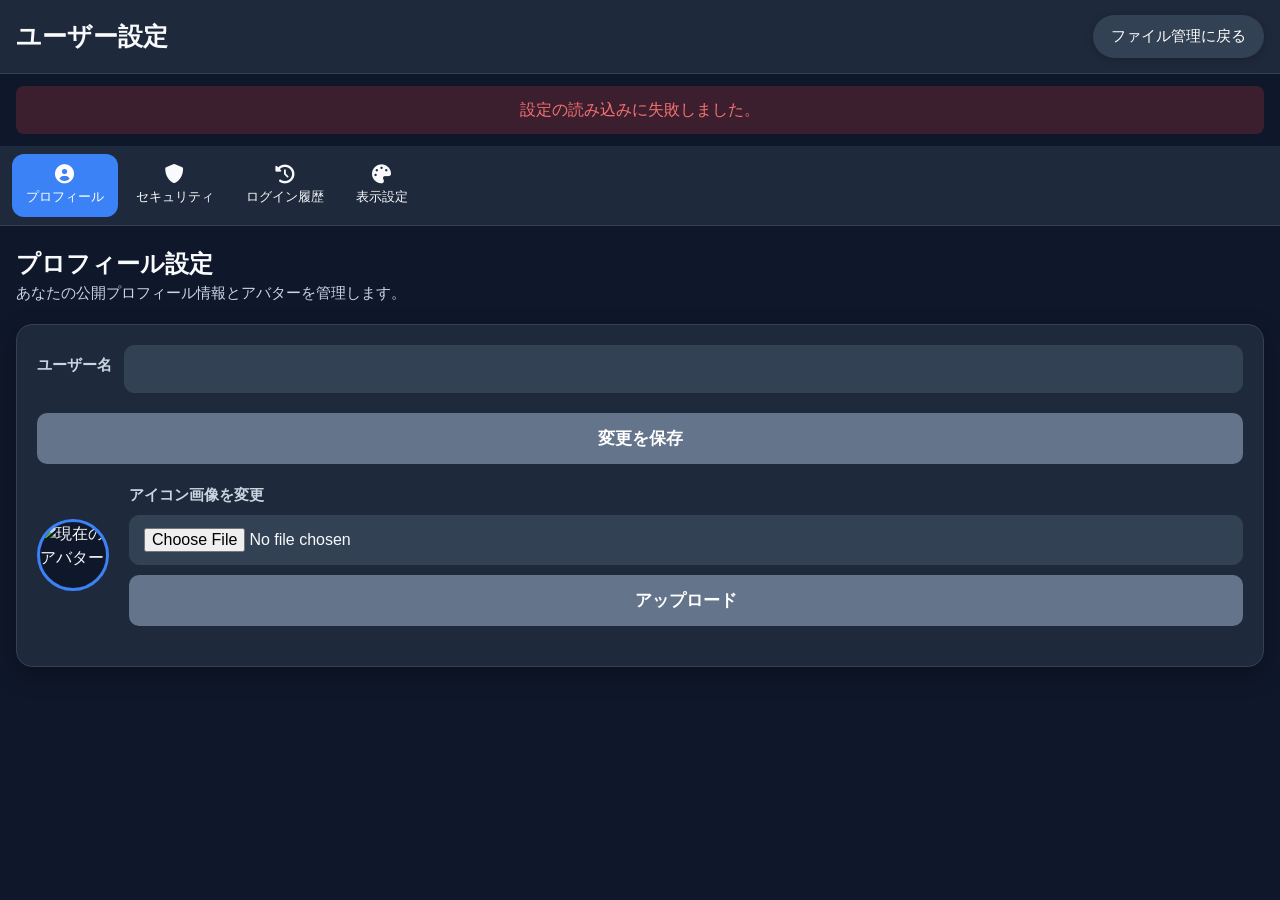
==== commit 0a5a07f4: "Update settings.html" ====
--- a/app/src/main/assets/settings.html
+++ b/app/src/main/assets/settings.html
@@ -2,232 +2,121 @@
 <html lang="ja">
 <head>
     <meta charset="UTF-8">
-    <meta name="viewport" content="width=device-width, initial-scale=1.0">
+    <meta name="viewport" content="width=device-width, initial-scale=1.0, maximum-scale=1.0, user-scalable=no">
     <title>ユーザー設定 - 365Cloud</title>
-    <link rel="stylesheet" href="365Cloud.css">
     <link rel="stylesheet" href="https://cdnjs.cloudflare.com/ajax/libs/font-awesome/6.0.0/css/all.min.css">
     <link rel="icon" type="image/png" href="/365Cloud/365Cloud_Mainicon.png">
     <link rel="apple-touch-icon" href="/365Cloud/365Cloud_Mainicon.png">
     <link rel="shortcut icon" href="/365Cloud/365Cloud_Mainicon.png">
     <style>
         :root {
-            --bg-color-body: #f8fafc;
-            --bg-color-app: #ffffff;
-            --bg-color-main: #f1f5f9;
-            --bg-color-sidebar: #e2e8f0;
-            --bg-color-action-section: #cbd5e1;
-            --bg-color-file-item: #e2e8f0;
-            --accent-color: #3b82f6;
-            --accent-color-dark-theme: #60a5fa;
-            --text-color-primary: #0f172a;
-            --text-color-secondary: #334155;
-            --text-color-heading: #0f172a;
-            --text-color-message-success: #16a34a;
-            --text-color-message-error: #dc2626;
-            --border-color-primary: #cbd5e1;
-            --border-color-secondary: #cbd5e1;
-            --button-bg-primary: #3b82f6;
-            --button-bg-secondary: #475569;
-            --card-bg-color: var(--bg-color-app);
-            --card-shadow: 0 4px 15px rgba(0, 0, 0, 0.1);
-            --card-border-color: var(--border-color-secondary);
-            --input-bg-color: var(--bg-color-main);
-            --nav-bg-color: var(--bg-color-sidebar);
-            --nav-link-hover-bg: var(--bg-color-action-section);
-            --nav-link-active-bg: var(--accent-color);
-        }
-
-        body.dark-mode {
-            --bg-color-body: #0f172a;
-            --bg-color-app: #1e293b;
-            --bg-color-main: #1e293b;
-            --bg-color-sidebar: #111827;
-            --bg-color-action-section: #1f2937;
-            --bg-color-file-item: #334155;
-            --accent-color: #3b82f6;
-            --accent-color-dark-theme: #60a5fa;
-            --text-color-primary: #f8fafc;
-            --text-color-secondary: #cbd5e1;
-            --text-color-heading: #f8fafc;
-            --text-color-message-success: #4ade80;
-            --text-color-message-error: #f87171;
-            --border-color-primary: #334155;
-            --border-color-secondary: #334155;
-            --button-bg-primary: #3b82f6;
-            --button-bg-secondary: #334155;
-            --card-bg-color: var(--bg-color-app);
-            --card-shadow: 0 4px 20px rgba(0, 0, 0, 0.3);
-            --card-border-color: #334155;
-            --input-bg-color: var(--bg-color-file-item);
-            --nav-bg-color: #1e293b;
-            --nav-link-hover-bg: #2a3649;
-            --nav-link-active-bg: var(--accent-color-dark-theme);
+            --bg-body: #0f172a;
+            --bg-header: #1e293b;
+            --bg-card: #1e293b;
+            --text-primary: #f8fafc;
+            --text-secondary: #cbd5e1;
+            --accent: #3b82f6;
+            --border: #334155;
         }
 
         * {
-            box-sizing: border-box;
-        }
-
-        html, body {
             margin: 0;
             padding: 0;
-            min-height: 100%;
+            box-sizing: border-box;
         }
 
         body {
-            display: block;
+            font-family: system-ui, -apple-system, BlinkMacSystemFont, "Segoe UI", Roboto, sans-serif;
+            background-color: var(--bg-body);
+            color: var(--text-primary);
             min-height: 100vh;
-            height: auto;
-            overflow: hidden;
-            background-color: var(--bg-color-body);
-            color: var(--text-color-primary);
-            font-family: system-ui, -apple-system, BlinkMacSystemFont, "Segoe UI", Roboto, sans-serif;
-            transition: background-color 0.3s, color 0.3s;
-        }
-
-        a {
-            color: inherit;
+            padding-bottom: 20px;
+            line-height: 1.5;
         }
 
         .settings-header {
-            padding: 20px 24px;
-            background-color: var(--nav-bg-color);
-            border-bottom: 1px solid var(--card-border-color);
+            background-color: var(--bg-header);
+            padding: 15px 16px;
             display: flex;
+            align-items: center;
             justify-content: space-between;
-            align-items: center;
-            gap: 16px;
-            flex-wrap: wrap;
+            border-bottom: 1px solid var(--border);
+            position: sticky;
+            top: 0;
+            z-index: 100;
         }
 
         .settings-header h1 {
-            font-size: 1.8em;
-            margin: 0;
-            font-weight: 700;
-        }
-
-        .btn,
-        .btn-primary,
-        .btn-secondary,
-        .back-button {
-            appearance: none;
-            border: none;
-            border-radius: 10px;
-            cursor: pointer;
-            font-size: 1em;
-            font-weight: 500;
-            padding: 12px 24px;
-            text-decoration: none;
-            display: inline-flex;
-            align-items: center;
-            justify-content: center;
-            gap: 8px;
-            transition: filter 0.15s ease, background-color 0.15s ease, color 0.15s ease, border-color 0.15s ease;
-        }
-
-        .btn:hover,
-        .btn-primary:hover,
-        .btn-secondary:hover,
-        .back-button:hover {
-            filter: brightness(1.05);
-        }
-
-        .btn:disabled,
-        .btn-primary:disabled,
-        .btn-secondary:disabled,
-        .back-button:disabled {
-            opacity: 0.65;
-            cursor: not-allowed;
-        }
-
-        .btn {
-            background-color: var(--button-bg-secondary);
-            color: white;
-        }
-
-        .btn-primary {
-            background-color: var(--button-bg-primary);
-            color: white;
-        }
-
-        .btn-secondary {
-            background-color: #2a3b4d;
-            border: 1px solid #4a5b6d;
-            color: white;
+            font-size: 1.55em;
+            font-weight: 600;
         }
 
         .back-button {
             background-color: #334155;
             color: white;
+            border: none;
+            padding: 10px 18px;
+            border-radius: 9999px;
+            font-size: 0.95em;
+            font-weight: 500;
+            text-decoration: none;
+            display: flex;
+            align-items: center;
+            gap: 6px;
             box-shadow: 0 2px 8px rgba(0, 0, 0, 0.2);
         }
 
-        .settings-layout {
-            display: flex;
-            height: calc(100vh - 81px);
-            min-height: calc(100vh - 81px);
-        }
-
         .settings-nav {
-            width: 240px;
-            background-color: var(--nav-bg-color);
-            padding: 20px;
-            border-right: 1px solid var(--card-border-color);
-            flex-shrink: 0;
-            display: flex;
-            flex-direction: column;
-            overflow: hidden;
+            background-color: var(--bg-header);
+            border-bottom: 1px solid var(--border);
+            padding: 8px 0;
         }
 
         .settings-nav ul {
             list-style: none;
             padding: 0;
             margin: 0;
+            display: flex;
+            overflow-x: auto;
+            -webkit-overflow-scrolling: touch;
+            gap: 4px;
+            padding-left: 12px;
+        }
+
+        .settings-nav li {
+            flex: 0 0 auto;
         }
 
         .settings-nav li a {
             display: flex;
+            flex-direction: column;
             align-items: center;
-            gap: 15px;
-            padding: 15px 20px;
-            color: var(--text-color-primary);
+            gap: 4px;
+            padding: 10px 14px;
+            color: var(--text-primary);
             text-decoration: none;
-            border-radius: 8px;
-            margin-bottom: 5px;
+            font-size: 0.82em;
             font-weight: 500;
-            transition: background-color 0.2s, color 0.2s;
+            border-radius: 12px;
+            min-width: 72px;
+            transition: background-color 0.2s;
         }
 
         .settings-nav li a .fa-fw {
-            width: 20px;
+            font-size: 1.45em;
         }
 
         .settings-nav li a:hover {
-            background-color: var(--nav-link-hover-bg);
+            background-color: #334155;
         }
 
         .settings-nav li a.active {
-            background-color: var(--button-bg-primary);
+            background-color: var(--accent);
             color: white;
         }
 
-        .nav-footer {
-            margin-top: auto;
-            padding-top: 20px;
-            border-top: 1px solid var(--card-border-color);
-        }
-
-        .nav-footer .btn,
-        .nav-footer .btn-secondary {
-            width: 100%;
-            box-sizing: border-box;
-        }
-
-        .settings-content {
-            flex-grow: 1;
-            padding: 40px;
-            overflow-y: auto;
-            overflow-x: hidden;
+        .main-content {
+            padding: 20px 16px;
         }
 
         .settings-section {
@@ -236,13 +125,13 @@
 
         .settings-section.active {
             display: block;
-            animation: fadeIn 0.5s ease-in-out;
+            animation: fadeIn 0.4s ease-out;
         }
 
         @keyframes fadeIn {
             from {
                 opacity: 0;
-                transform: translateY(10px);
+                transform: translateY(12px);
             }
             to {
                 opacity: 1;
@@ -251,28 +140,25 @@
         }
 
         .section-description {
-            margin-top: -15px;
-            margin-bottom: 25px;
-            color: var(--text-color-secondary);
+            color: var(--text-secondary);
+            font-size: 0.95em;
+            margin-bottom: 20px;
         }
 
         .card {
-            background-color: var(--card-bg-color);
-            padding: 25px 30px;
-            border-radius: 12px;
-            box-shadow: var(--card-shadow);
-            margin-bottom: 30px;
-            border: 1px solid var(--card-border-color);
-            transition: background-color 0.3s, border-color 0.3s;
+            background-color: var(--bg-card);
+            border-radius: 16px;
+            padding: 20px;
+            box-shadow: 0 8px 25px rgba(0, 0, 0, 0.3);
+            border: 1px solid var(--border);
+            margin-bottom: 24px;
         }
 
         .card h2 {
-            color: var(--text-color-heading);
-            border-bottom: 1px solid var(--border-color-secondary);
-            padding-bottom: 15px;
-            margin-top: 0;
-            margin-bottom: 25px;
-            font-size: 1.5em;
+            font-size: 1.45em;
+            margin-bottom: 16px;
+            padding-bottom: 12px;
+            border-bottom: 1px solid var(--border);
         }
 
         .form-group {
@@ -283,7 +169,8 @@
             display: block;
             margin-bottom: 8px;
             font-weight: 600;
-            color: var(--text-color-secondary);
+            color: var(--text-secondary);
+            font-size: 0.95em;
         }
 
         input[type="text"],
@@ -291,10 +178,10 @@
         input[type="file"] {
             width: 100%;
             padding: 14px 16px;
-            background-color: var(--input-bg-color);
-            color: var(--text-color-primary);
-            border: 1px solid var(--border-color-primary);
+            background-color: #334155;
+            border: 1px solid var(--border);
             border-radius: 10px;
+            color: var(--text-primary);
             font-size: 1em;
         }
 
@@ -302,36 +189,26 @@
             padding: 12px 14px;
         }
 
-        input:focus-visible,
-        .btn:focus-visible,
-        .btn-primary:focus-visible,
-        .btn-secondary:focus-visible,
-        .back-button:focus-visible,
-        .settings-nav li a:focus-visible,
-        .close-button:focus-visible {
-            outline: 2px solid var(--accent-color);
-            outline-offset: 2px;
-        }
-
         #message {
-            text-align: center;
-            margin: 12px 16px 20px;
+            margin: 12px 16px;
             padding: 12px;
             border-radius: 8px;
+            text-align: center;
+            font-weight: 500;
             display: none;
+            min-height: 0;
             word-break: break-word;
-            font-weight: 600;
         }
 
         #message.success {
-            background-color: rgba(40, 167, 69, 0.2);
-            color: var(--text-color-message-success);
+            background-color: rgba(34, 197, 94, 0.2);
+            color: #4ade80;
             display: block;
         }
 
         #message.error {
-            background-color: rgba(220, 53, 69, 0.2);
-            color: var(--text-color-message-error);
+            background-color: rgba(239, 68, 68, 0.2);
+            color: #f87171;
             display: block;
         }
 
@@ -345,40 +222,40 @@
         #avatar-preview {
             border-radius: 50%;
             object-fit: cover;
-            border: 3px solid var(--border-color-primary);
-            background-color: var(--bg-color-body);
-            width: 80px;
-            height: 80px;
+            border: 3px solid var(--accent);
+            width: 72px;
+            height: 72px;
+            background-color: #0f172a;
             flex-shrink: 0;
         }
 
         .username-form-group {
             display: flex;
+            flex-wrap: wrap;
             align-items: center;
-            gap: 10px;
-            flex-wrap: wrap;
+            gap: 12px;
         }
 
         .username-form-group label {
             flex-shrink: 0;
-            margin-bottom: 0;
         }
 
         .username-form-group input {
-            flex-grow: 1;
+            flex: 1;
             min-width: 180px;
-            max-width: 250px;
         }
 
         .username-form-group button {
             flex-shrink: 0;
+            padding: 12px 24px;
         }
 
         .history-table-container {
-            max-height: 400px;
+            max-height: 380px;
             overflow-y: auto;
-            border: 1px solid var(--border-color-primary);
-            border-radius: 8px;
+            border: 1px solid var(--border);
+            border-radius: 12px;
+            background-color: #1e293b;
         }
 
         .history-table {
@@ -388,16 +265,17 @@
 
         .history-table th,
         .history-table td {
-            padding: 12px 15px;
+            padding: 14px 12px;
             text-align: left;
-            border-bottom: 1px solid var(--border-color-primary);
+            font-size: 0.95em;
+            border-bottom: 1px solid var(--border);
         }
 
         .history-table th {
-            background-color: var(--input-bg-color);
+            background-color: #0f172a;
             position: sticky;
             top: 0;
-            z-index: 1;
+            z-index: 10;
         }
 
         .history-table tr:last-child td {
@@ -406,26 +284,27 @@
 
         .status-indicator {
             display: inline-block;
-            padding: 4px 10px;
-            border-radius: 15px;
-            font-weight: bold;
-            font-size: 0.9em;
+            padding: 4px 12px;
+            border-radius: 9999px;
+            font-size: 0.85em;
+            font-weight: 600;
         }
 
         .status-indicator.enabled {
-            background-color: rgba(40, 167, 69, 0.3);
-            color: #20c997;
+            background-color: rgba(34, 197, 94, 0.2);
+            color: #4ade80;
         }
 
         .status-indicator.disabled {
-            background-color: rgba(108, 117, 125, 0.3);
-            color: #adb5bd;
+            background-color: rgba(148, 163, 184, 0.2);
+            color: #94a3b8;
         }
 
         .modal {
             display: none;
             position: fixed;
-            inset: 0;
+            top: 0;
+            left: 0;
             width: 100%;
             height: 100%;
             background-color: rgba(15, 23, 42, 0.95);
@@ -436,14 +315,13 @@
         }
 
         .modal-content {
-            background-color: var(--card-bg-color);
+            background-color: #1e293b;
             width: 100%;
             max-width: 420px;
             border-radius: 20px;
             padding: 24px;
             position: relative;
             box-shadow: 0 20px 40px rgba(0, 0, 0, 0.4);
-            border: 1px solid var(--card-border-color);
         }
 
         .close-button {
@@ -471,62 +349,47 @@
             margin-top: 8px;
         }
 
-        section#appearance.settings-section {
+        .btn-primary {
+            background-color: var(--accent);
+            color: white;
+        }
+
+        .btn-secondary {
+            background-color: #64748b;
+            color: white;
+        }
+
+        .btn {
+            background-color: #64748b;
+            color: white;
+            padding: 12px 24px;
+            border: none;
+            border-radius: 10px;
+            font-weight: 500;
+            cursor: pointer;
+            font-size: 1em;
+        }
+
+        .btn:hover {
+            filter: brightness(1.05);
+        }
+
+        .btn:disabled {
+            opacity: 0.65;
+            cursor: not-allowed;
+        }
+
+        .btn:focus-visible,
+        .back-button:focus-visible,
+        .settings-nav li a:focus-visible,
+        input:focus-visible,
+        .close-button:focus-visible {
+            outline: 2px solid var(--accent);
+            outline-offset: 2px;
+        }
+
+        .appearance-hidden {
             display: none;
-        }
-
-        @media (max-width: 900px) {
-            body {
-                overflow: auto;
-            }
-
-            .settings-layout {
-                flex-direction: column;
-                height: auto;
-                min-height: auto;
-            }
-
-            .settings-nav {
-                width: 100%;
-                border-right: none;
-                border-bottom: 1px solid var(--card-border-color);
-            }
-
-            .settings-content {
-                overflow: visible;
-                padding: 20px 16px 28px;
-            }
-
-            .nav-footer {
-                display: none;
-            }
-        }
-
-        @media (max-width: 640px) {
-            .settings-header {
-                padding: 16px;
-            }
-
-            .settings-header h1 {
-                font-size: 1.45em;
-            }
-
-            .settings-content {
-                padding: 16px;
-            }
-
-            .card {
-                padding: 18px;
-            }
-
-            .username-form-group input {
-                max-width: 100%;
-            }
-
-            .username-form-group button,
-            .form-group button {
-                width: 100%;
-            }
         }
     </style>
 </head>
@@ -539,89 +402,87 @@
 
     <div id="message" aria-live="polite"></div>
 
-    <div class="settings-layout">
-        <nav class="settings-nav">
-            <ul>
-                <li><a href="#profile" class="active"><i class="fas fa-user-circle fa-fw"></i> プロフィール</a></li>
-                <li><a href="#security"><i class="fas fa-shield-alt fa-fw"></i> セキュリティ</a></li>
-                <li><a href="#login-history"><i class="fas fa-history fa-fw"></i> ログイン履歴</a></li>
-                <li><a href="#appearance"><i class="fas fa-palette fa-fw"></i> 表示設定</a></li>
-            </ul>
-            <div class="nav-footer">
-                <a href="/365Cloud/index.html" class="btn btn-secondary">ファイル一覧に戻る</a>
-            </div>
-        </nav>
-
-        <main class="settings-content">
-            <section id="profile" class="settings-section active">
-                <h2>プロフィール設定</h2>
-                <p class="section-description">あなたの公開プロフィール情報とアバターを管理します。</p>
-                <div class="card">
-                    <div class="form-group username-form-group">
-                        <label for="username-input">ユーザー名</label>
-                        <input type="text" id="username-input" value="" maxlength="10" autocomplete="nickname" spellcheck="false">
-                        <button id="save-username-button" type="button" class="btn btn-primary">変更を保存</button>
-                    </div>
-                    <div class="form-group avatar-preview-container">
-                        <img id="avatar-preview" src="/365Cloud/api/user/avatar" alt="現在のアバター" width="80" height="80">
+    <nav class="settings-nav">
+        <ul>
+            <li><a href="#profile" class="active"><i class="fas fa-user-circle fa-fw"></i> プロフィール</a></li>
+            <li><a href="#security"><i class="fas fa-shield-alt fa-fw"></i> セキュリティ</a></li>
+            <li><a href="#login-history"><i class="fas fa-history fa-fw"></i> ログイン履歴</a></li>
+            <li><a href="#appearance"><i class="fas fa-palette fa-fw"></i> 表示設定</a></li>
+        </ul>
+    </nav>
+
+    <div class="main-content">
+        <section id="profile" class="settings-section active">
+            <h2>プロフィール設定</h2>
+            <p class="section-description">あなたの公開プロフィール情報とアバターを管理します。</p>
+            <div class="card">
+                <div class="form-group username-form-group">
+                    <label for="username-input">ユーザー名</label>
+                    <input type="text" id="username-input" value="" maxlength="10" autocomplete="nickname" spellcheck="false">
+                    <button id="save-username-button" type="button" class="btn btn-primary">変更を保存</button>
+                </div>
+
+                <form id="avatar-upload-form" class="form-group" enctype="multipart/form-data" method="post" action="/365Cloud/api/user/avatar">
+                    <div class="avatar-preview-container">
+                        <img id="avatar-preview" src="/365Cloud/api/user/avatar" alt="現在のアバター" width="72" height="72">
                         <div style="min-width: 220px; flex: 1;">
                             <label for="avatar-upload">アイコン画像を変更</label>
-                            <input type="file" id="avatar-upload" accept="image/png, image/jpeg, image/gif">
-                            <button id="upload-avatar-button" type="button" class="btn" style="margin-top: 10px;">アップロード</button>
+                            <input type="file" id="avatar-upload" name="avatar" accept="image/png, image/jpeg, image/gif">
+                            <button id="upload-avatar-button" type="submit" class="btn" style="margin-top: 10px;">アップロード</button>
                         </div>
                     </div>
+                </form>
+            </div>
+        </section>
+
+        <section id="security" class="settings-section">
+            <h2>セキュリティ設定</h2>
+            <p class="section-description">パスワードの変更と二要素認証（2FA）でアカウントを保護します。</p>
+            <div class="card">
+                <div class="form-group">
+                    <label>パスワード</label>
+                    <button id="open-password-modal" type="button" class="btn">パスワードを変更</button>
                 </div>
-            </section>
-
-            <section id="security" class="settings-section">
-                <h2>セキュリティ設定</h2>
-                <p class="section-description">パスワードの変更と二要素認証（2FA）でアカウントを保護します。</p>
-                <div class="card">
-                    <div class="form-group">
-                        <label>パスワード</label>
-                        <button id="open-password-modal" type="button" class="btn">パスワードを変更</button>
-                    </div>
-                    <div class="form-group">
-                        <label>二要素認証 (2FA)</label>
-                        <div>
-                            <p style="margin: 0; display: flex; align-items: center; gap: 12px; flex-wrap: wrap;">
-                                ステータス: <span id="2fa-status"></span>
-                                <button id="toggle-2fa-button" type="button" class="btn btn-secondary"></button>
-                            </p>
-                        </div>
+                <div class="form-group">
+                    <label>二要素認証 (2FA)</label>
+                    <div>
+                        <p style="margin: 0; display: flex; align-items: center; gap: 12px; flex-wrap: wrap;">
+                            ステータス: <span id="2fa-status"></span>
+                            <button id="toggle-2fa-button" type="button" class="btn btn-secondary"></button>
+                        </p>
                     </div>
                 </div>
-            </section>
-
-            <section id="login-history" class="settings-section">
-                <h2>ログイン履歴</h2>
-                <p class="section-description">あなたのアカウントへの最近のログインアクティビティを確認します。</p>
-                <div class="card">
-                    <div id="login-history-container" class="history-table-container">
-                        <table class="history-table">
-                            <thead>
-                                <tr>
-                                    <th>日時</th>
-                                    <th>IPアドレス</th>
-                                </tr>
-                            </thead>
-                            <tbody id="login-history-body"></tbody>
-                        </table>
-                    </div>
+            </div>
+        </section>
+
+        <section id="login-history" class="settings-section">
+            <h2>ログイン履歴</h2>
+            <p class="section-description">あなたのアカウントへの最近のログインアクティビティを確認します。</p>
+            <div class="card">
+                <div id="login-history-container" class="history-table-container">
+                    <table class="history-table">
+                        <thead>
+                            <tr>
+                                <th>日時</th>
+                                <th>IPアドレス</th>
+                            </tr>
+                        </thead>
+                        <tbody id="login-history-body"></tbody>
+                    </table>
                 </div>
-            </section>
-
-            <section id="appearance" class="settings-section" style="display: none;">
-                <h2>表示設定</h2>
-                <p class="section-description">サイトの見た目をカスタマイズします。</p>
-                <div class="card">
-                    <div class="form-group">
-                        <label>テーマ</label>
-                        <button id="dark-mode-toggle" type="button" class="btn">ライトモードに切り替え</button>
-                    </div>
+            </div>
+        </section>
+
+        <section id="appearance" class="settings-section appearance-hidden" aria-hidden="true">
+            <h2>表示設定</h2>
+            <p class="section-description">サイトの見た目をカスタマイズします。</p>
+            <div class="card">
+                <div class="form-group">
+                    <label>テーマ</label>
+                    <button id="dark-mode-toggle" type="button" class="btn">ライトモードに切り替え</button>
                 </div>
-            </section>
-        </main>
+            </div>
+        </section>
     </div>
 
     <div id="password-modal" class="modal" aria-hidden="true">
@@ -646,11 +507,99 @@
         </div>
     </div>
 
-    <script src="settings.js"></script>
     <script>
-        document.addEventListener('DOMContentLoaded', () => {
+        document.addEventListener('DOMContentLoaded', async () => {
+            const messageElement = document.getElementById('message');
+            const darkModeToggle = document.getElementById('dark-mode-toggle');
+            const body = document.body;
+            const passwordModal = document.getElementById('password-modal');
+            const openPasswordModalBtn = document.getElementById('open-password-modal');
+            const closePasswordModalBtn = document.getElementById('close-password-modal');
+            const avatarUploadForm = document.getElementById('avatar-upload-form');
+            const avatarUploadInput = document.getElementById('avatar-upload');
+            const uploadAvatarButton = document.getElementById('upload-avatar-button');
+            const avatarPreview = document.getElementById('avatar-preview');
             const navLinks = document.querySelectorAll('.settings-nav ul a');
             const sections = document.querySelectorAll('.settings-section');
+
+            let currentUserSettings = {};
+
+            const showMessage = (text, type = 'success') => {
+                messageElement.textContent = text;
+                messageElement.className = type;
+                window.scrollTo(0, 0);
+                setTimeout(() => {
+                    messageElement.textContent = '';
+                    messageElement.className = '';
+                }, 5000);
+            };
+
+            const enableDarkMode = () => {
+                body.classList.add('dark-mode');
+                localStorage.setItem('theme', 'dark');
+                if (darkModeToggle) darkModeToggle.textContent = 'ライトモードに切り替え';
+            };
+
+            const disableDarkMode = () => {
+                body.classList.remove('dark-mode');
+                localStorage.setItem('theme', 'light');
+                if (darkModeToggle) darkModeToggle.textContent = 'ダークモードに切り替え';
+            };
+
+            const update2FAUI = (is2FAEnabled) => {
+                const statusEl = document.getElementById('2fa-status');
+                const toggleBtn = document.getElementById('toggle-2fa-button');
+                if (is2FAEnabled) {
+                    statusEl.innerHTML = '<span class="status-indicator enabled">有効</span>';
+                    toggleBtn.textContent = '無効にする';
+                } else {
+                    statusEl.innerHTML = '<span class="status-indicator disabled">無効</span>';
+                    toggleBtn.textContent = '有効にする';
+                }
+            };
+
+            const handle2FAToggle = async (is2FAEnabled) => {
+                if (is2FAEnabled) {
+                    const password = prompt('2FAを無効にするには、現在のパスワードを入力してください。');
+                    if (password === null) return;
+                    if (!password) {
+                        showMessage('パスワードが入力されていません。', 'error');
+                        return;
+                    }
+                    try {
+                        const response = await fetch('/365Cloud/api/2fa/disable', {
+                            method: 'POST',
+                            headers: { 'Content-Type': 'application/json' },
+                            body: JSON.stringify({ password })
+                        });
+                        const data = await response.json().catch(() => ({}));
+                        if (!response.ok) throw new Error(data.message || '2FAの無効化に失敗しました。');
+                        showMessage(data.message || '2FAを無効にしました。', 'success');
+                        currentUserSettings.twoFactorEnabled = false;
+                        update2FAUI(false);
+                    } catch (error) {
+                        showMessage(error.message, 'error');
+                    }
+                } else {
+                    window.location.href = '/365Cloud/2fa-setup.html';
+                }
+            };
+
+            const updateLoginHistory = (history) => {
+                const historyBody = document.getElementById('login-history-body');
+                historyBody.innerHTML = '';
+                if (!history || history.length === 0) {
+                    historyBody.innerHTML = '<tr><td colspan="2">ログイン履歴はありません。</td></tr>';
+                    return;
+                }
+                history.forEach(entry => {
+                    const row = historyBody.insertRow();
+                    const dateCell = row.insertCell();
+                    const ipCell = row.insertCell();
+                    dateCell.textContent = new Date(entry.timestamp).toLocaleString('ja-JP');
+                    ipCell.textContent = entry.ip;
+                });
+            };
 
             const activateSection = (hash) => {
                 const targetHash = hash || '#profile';
@@ -662,6 +611,59 @@
                 });
             };
 
+            const readResponseMessage = async (response) => {
+                const contentType = response.headers.get('content-type') || '';
+                if (contentType.includes('application/json')) {
+                    const data = await response.json().catch(() => ({}));
+                    return data.message || data.error || '';
+                }
+                return await response.text().catch(() => '');
+            };
+
+            const handleAvatarUpload = async (event) => {
+                event.preventDefault();
+
+                const file = avatarUploadInput.files && avatarUploadInput.files[0];
+                if (!file) {
+                    showMessage('アップロードする画像を選択してください。', 'error');
+                    return;
+                }
+
+                if (!file.type || !file.type.startsWith('image/')) {
+                    showMessage('画像ファイルのみアップロード可能です。', 'error');
+                    return;
+                }
+
+                const formData = new FormData();
+                formData.append('avatar', file);
+
+                try {
+                    uploadAvatarButton.disabled = true;
+                    uploadAvatarButton.textContent = 'アップロード中...';
+
+                    const response = await fetch('/365Cloud/api/user/avatar', {
+                        method: 'POST',
+                        body: formData,
+                        credentials: 'include'
+                    });
+
+                    const responseText = await readResponseMessage(response);
+
+                    if (!response.ok) {
+                        throw new Error(responseText || response.statusText || 'アバターのアップロードに失敗しました。');
+                    }
+
+                    avatarPreview.src = '/365Cloud/api/user/avatar?t=' + Date.now();
+                    avatarUploadInput.value = '';
+                    showMessage(responseText || 'アバター画像を更新しました。', 'success');
+                } catch (error) {
+                    showMessage(error.message || '通信エラーが発生しました。', 'error');
+                } finally {
+                    uploadAvatarButton.disabled = false;
+                    uploadAvatarButton.textContent = 'アップロード';
+                }
+            };
+
             navLinks.forEach(link => {
                 link.addEventListener('click', (e) => {
                     e.preventDefault();
@@ -674,6 +676,143 @@
                 activateSection(window.location.hash);
             });
 
+            if (darkModeToggle) {
+                darkModeToggle.addEventListener('click', () => {
+                    if (body.classList.contains('dark-mode')) {
+                        disableDarkMode();
+                    } else {
+                        enableDarkMode();
+                    }
+                });
+            }
+
+            openPasswordModalBtn.addEventListener('click', () => {
+                passwordModal.style.display = 'flex';
+                passwordModal.setAttribute('aria-hidden', 'false');
+            });
+
+            closePasswordModalBtn.addEventListener('click', () => {
+                passwordModal.style.display = 'none';
+                passwordModal.setAttribute('aria-hidden', 'true');
+            });
+
+            window.addEventListener('click', (event) => {
+                if (event.target === passwordModal) {
+                    passwordModal.style.display = 'none';
+                    passwordModal.setAttribute('aria-hidden', 'true');
+                }
+            });
+
+            avatarUploadForm.addEventListener('submit', handleAvatarUpload);
+
+            document.getElementById('password-change-form').addEventListener('submit', async (e) => {
+                e.preventDefault();
+                messageElement.textContent = '';
+
+                const currentPassword = document.getElementById('current-password').value;
+                const newPassword = document.getElementById('new-password').value;
+                const confirmPassword = document.getElementById('confirm-password').value;
+
+                if (newPassword !== confirmPassword) {
+                    showMessage('新しいパスワードが一致しません。', 'error');
+                    return;
+                }
+
+                if (newPassword.length < 8) {
+                    showMessage('新しいパスワードは8文字以上である必要があります。', 'error');
+                    return;
+                }
+
+                try {
+                    const response = await fetch('/365Cloud/api/user/change-password', {
+                        method: 'POST',
+                        headers: { 'Content-Type': 'application/json' },
+                        body: JSON.stringify({ currentPassword, newPassword }),
+                        credentials: 'include'
+                    });
+
+                    const data = await response.json().catch(() => ({}));
+
+                    if (response.ok) {
+                        showMessage(data.message || 'パスワードを変更しました。', 'success');
+                        e.target.reset();
+                        passwordModal.style.display = 'none';
+                        passwordModal.setAttribute('aria-hidden', 'true');
+                    } else {
+                        throw new Error(data.message || 'パスワードの変更に失敗しました。');
+                    }
+                } catch (error) {
+                    showMessage(error.message, 'error');
+                }
+            });
+
+            document.getElementById('toggle-2fa-button').addEventListener('click', () => {
+                handle2FAToggle(currentUserSettings.twoFactorEnabled);
+            });
+
+            document.getElementById('save-username-button').addEventListener('click', async () => {
+                const newDisplayName = document.getElementById('username-input').value;
+                if (!newDisplayName || newDisplayName.trim() === '') {
+                    showMessage('表示名を入力してください。', 'error');
+                    return;
+                }
+
+                if (currentUserSettings.displayName === newDisplayName) {
+                    showMessage('表示名は変更されていません。', 'error');
+                    return;
+                }
+
+                try {
+                    const response = await fetch('/365Cloud/api/user/displayname', {
+                        method: 'POST',
+                        headers: { 'Content-Type': 'application/json' },
+                        body: JSON.stringify({ newDisplayName }),
+                        credentials: 'include'
+                    });
+
+                    const data = await response.json().catch(() => ({}));
+
+                    if (response.ok) {
+                        showMessage(data.message || '表示名を更新しました。', 'success');
+                        currentUserSettings.displayName = newDisplayName;
+                    } else {
+                        throw new Error(data.message || '表示名の更新に失敗しました。');
+                    }
+                } catch (error) {
+                    showMessage(error.message, 'error');
+                }
+            });
+
+            const storedTheme = localStorage.getItem('theme');
+            if (storedTheme === 'light') {
+                disableDarkMode();
+            } else {
+                enableDarkMode();
+            }
+
+            try {
+                const response = await fetch('/365Cloud/api/user/settings', {
+                    credentials: 'include'
+                });
+
+                if (!response.ok) {
+                    if (response.status === 401) {
+                        window.location.href = '/365Cloud/login.html';
+                        return;
+                    }
+                    const data = await response.json().catch(() => ({}));
+                    throw new Error(data.message || '設定の読み込みに失敗しました。');
+                }
+
+                currentUserSettings = await response.json();
+                document.getElementById('username-input').value = currentUserSettings.displayName || '';
+                update2FAUI(!!currentUserSettings.twoFactorEnabled);
+                updateLoginHistory(currentUserSettings.loginHistory);
+            } catch (error) {
+                showMessage(error.message, 'error');
+            }
+
+            avatarPreview.src = '/365Cloud/api/user/avatar?t=' + Date.now();
             activateSection(window.location.hash);
         });
     </script>
